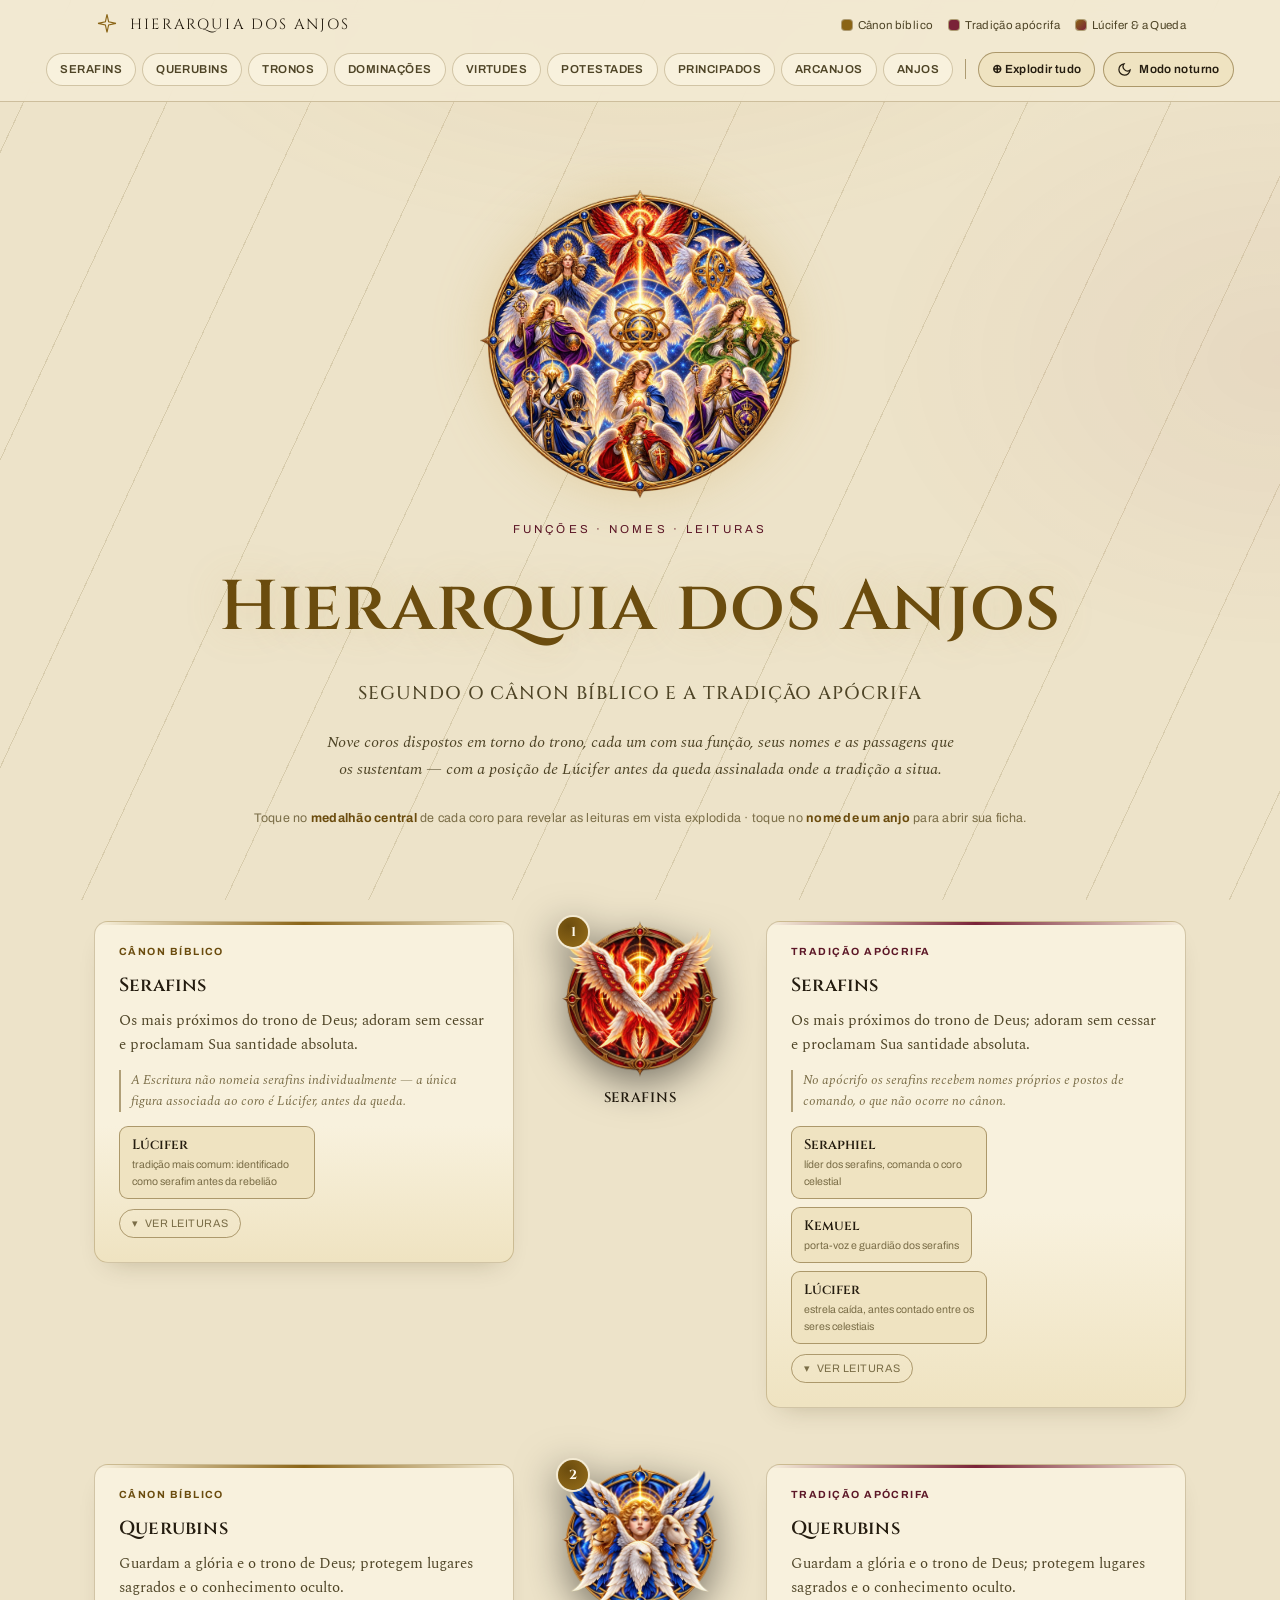
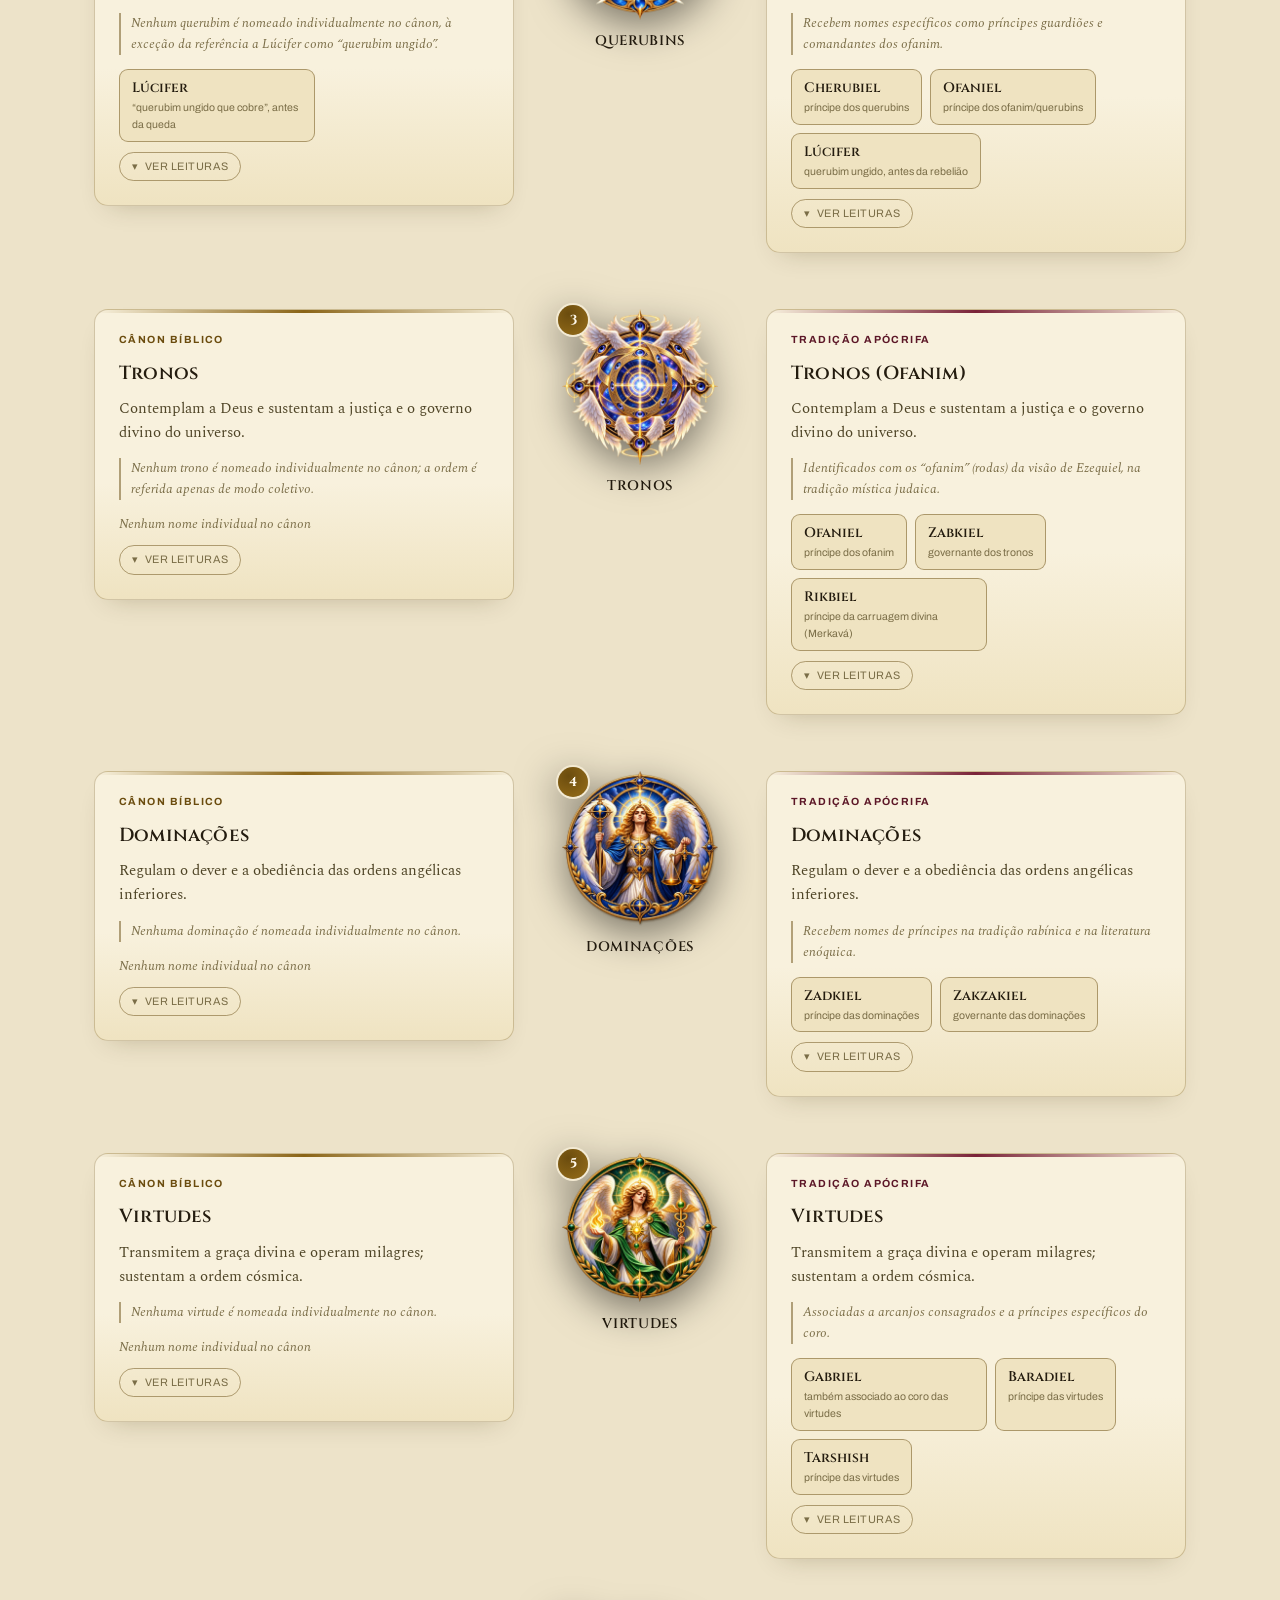
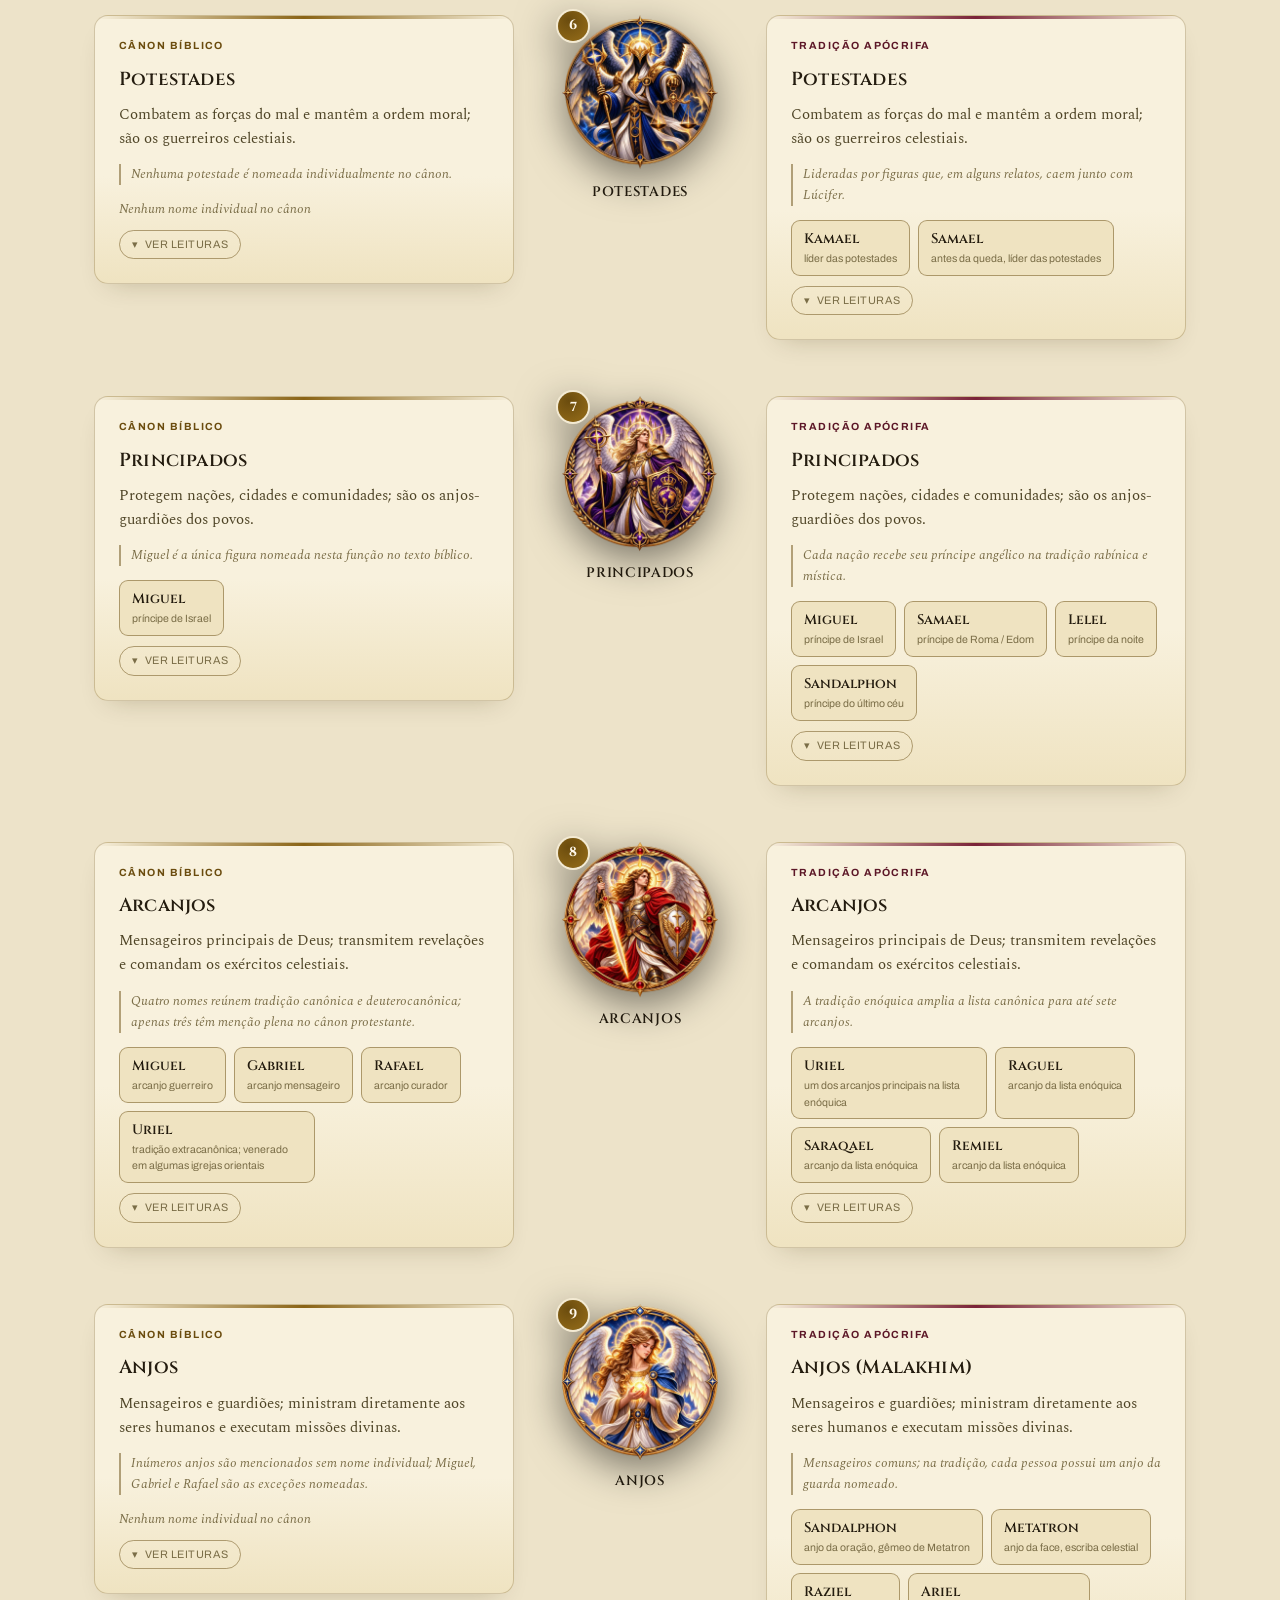
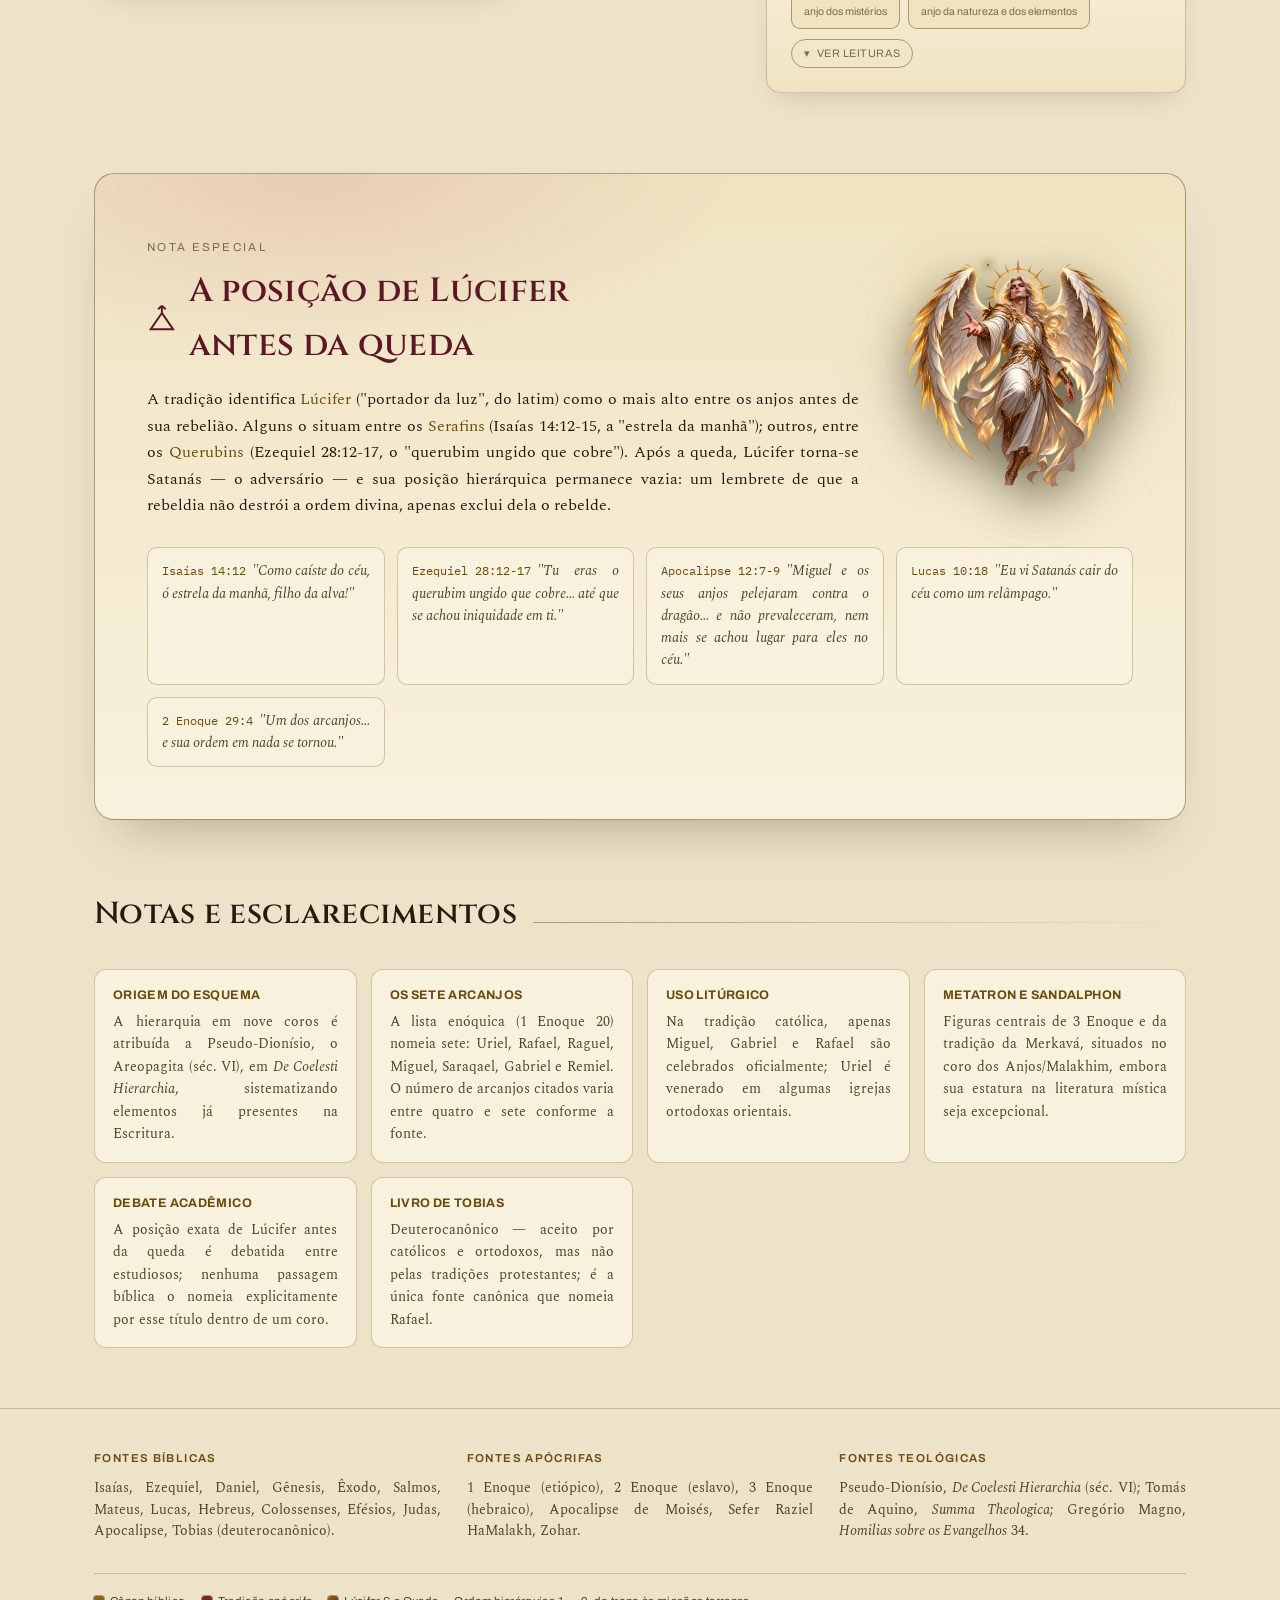
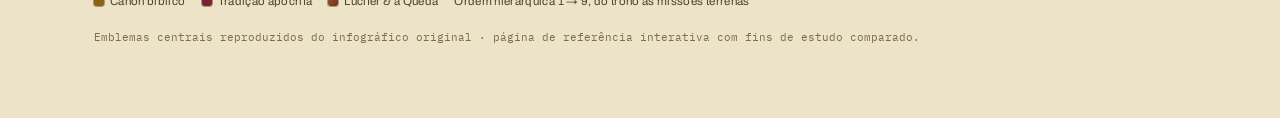
==== index.html @ f2dad8e5 "Add files via upload" ====
<!DOCTYPE html>
<html lang="pt-BR">
<head>
<meta charset="UTF-8">
<meta name="viewport" content="width=device-width, initial-scale=1.0">
<title>Hierarquia dos Anjos</title>
<meta name="description" content="Infográfico interativo dos nove coros angélicos segundo o cânon bíblico e a tradição apócrifa, com vista explodida por clique e fichas de cada anjo.">
<link rel="icon" type="image/png" href="img/favicon.png">
<link rel="apple-touch-icon" href="img/apple-touch-icon.png">
<link rel="stylesheet" href="https://fonts.googleapis.com/css2?family=Cinzel:wght@400;500;600;700;900&family=Spectral:ital,wght@0,400;0,500;0,600;0,700;1,400;1,600&family=Archivo:wght@400;500;600;700;800&family=IBM+Plex+Mono:wght@400;500;600&display=swap">
<link rel="stylesheet" href="css/style.css">
</head>
<body>

<div class="page">

<div class="starfield" id="starfield" aria-hidden="true"></div>

<header class="topbar">
  <div class="topbar-inner">
    <div class="brand">
      <svg viewBox="0 0 32 32" fill="none" stroke="currentColor" stroke-width="1.4"><path d="M16 3 L18 12 L27 14 L18 16 L16 25 L14 16 L5 14 L14 12 Z"/></svg>
      <span class="brand-text">Hierarquia dos Anjos</span>
    </div>
    <div class="legend-strip">
      <span class="legend-chip"><i class="canon"></i>Cânon bíblico</span>
      <span class="legend-chip"><i class="apoc"></i>Tradição apócrifa</span>
      <span class="legend-chip"><i class="fall"></i>Lúcifer &amp; a Queda</span>
    </div>
  </div>
  <nav class="ordernav" id="ordernav" aria-label="Menu das ordens angélicas">
    <div class="order-items" id="orderItems"></div>
    <span class="nav-sep" aria-hidden="true"></span>
    <button class="explode-all ui" id="explodeAll" type="button" aria-pressed="false">⊕ Explodir tudo</button>
    <button class="theme-toggle" id="themeToggle" type="button" aria-label="Alternar tema claro/escuro">
      <svg id="themeIcon" viewBox="0 0 24 24" fill="none" stroke="currentColor" stroke-width="2"><path d="M21 12.8A9 9 0 1 1 11.2 3a7 7 0 0 0 9.8 9.8Z"/></svg>
      <span id="themeLabel">Modo noturno</span>
    </button>
  </nav>
</header>

<main class="wrap">

  <section class="hero">
    <img class="rose" src="img/hero.webp" alt="Mandala com os nove coros angélicos reunidos ao redor do trono" width="800" height="770">
    <p class="eyebrow">Funções · nomes · leituras</p>
    <h1>Hierarquia dos Anjos</h1>
    <p class="sub">Segundo o cânon bíblico e a tradição apócrifa</p>
    <p class="lede">Nove coros dispostos em torno do trono, cada um com sua função, seus nomes e as passagens que os sustentam — com a posição de Lúcifer antes da queda assinalada onde a tradição a situa.</p>
    <p class="hint ui">Toque no <b>medalhão central</b> de cada coro para revelar as leituras em vista explodida · toque no <b>nome de um anjo</b> para abrir sua ficha.</p>
  </section>

  <section class="choirs" id="choirs" aria-label="Os nove coros angélicos"></section>

  <section class="lucifer" id="lucifer">
    <div class="lucifer-top">
      <div class="lucifer-content">
        <p class="kicker ui">Nota especial</p>
        <div class="lucifer-head">
          <svg viewBox="0 0 24 24" fill="none" stroke="currentColor" stroke-width="1.6"><path d="M12 2v6M12 2l-3 3M12 2l3 3M12 8 3 21h18L12 8Z"/></svg>
          <h2>A posição de Lúcifer antes da queda</h2>
        </div>
        <p class="body">A tradição identifica <em>Lúcifer</em> ("portador da luz", do latim) como o mais alto entre os anjos antes de sua rebelião. Alguns o situam entre os <em>Serafins</em> (Isaías 14:12-15, a "estrela da manhã"); outros, entre os <em>Querubins</em> (Ezequiel 28:12-17, o "querubim ungido que cobre"). Após a queda, Lúcifer torna-se Satanás — o adversário — e sua posição hierárquica permanece vazia: um lembrete de que a rebeldia não destrói a ordem divina, apenas exclui dela o rebelde.</p>
      </div>
      <div class="lucifer-figure">
        <img src="img/lucifer.webp" alt="Lúcifer, o portador da luz, retratado antes da queda" width="700" height="700" loading="lazy">
      </div>
    </div>
    <div class="lucifer-refs">
      <div class="reading"><span class="cite">Isaías 14:12</span><span class="quote">"Como caíste do céu, ó estrela da manhã, filho da alva!"</span></div>
      <div class="reading"><span class="cite">Ezequiel 28:12-17</span><span class="quote">"Tu eras o querubim ungido que cobre... até que se achou iniquidade em ti."</span></div>
      <div class="reading"><span class="cite">Apocalipse 12:7-9</span><span class="quote">"Miguel e os seus anjos pelejaram contra o dragão... e não prevaleceram, nem mais se achou lugar para eles no céu."</span></div>
      <div class="reading"><span class="cite">Lucas 10:18</span><span class="quote">"Eu vi Satanás cair do céu como um relâmpago."</span></div>
      <div class="reading"><span class="cite">2 Enoque 29:4</span><span class="quote">"Um dos arcanjos... e sua ordem em nada se tornou."</span></div>
    </div>
  </section>

  <section class="notes" id="notes">
    <div class="section-head"><h2>Notas e esclarecimentos</h2><span class="line"></span></div>
    <div class="notes-grid">
      <div class="note-card"><b>Origem do esquema</b>A hierarquia em nove coros é atribuída a Pseudo-Dionísio, o Areopagita (séc. VI), em <i>De Coelesti Hierarchia</i>, sistematizando elementos já presentes na Escritura.</div>
      <div class="note-card"><b>Os sete arcanjos</b>A lista enóquica (1 Enoque 20) nomeia sete: Uriel, Rafael, Raguel, Miguel, Saraqael, Gabriel e Remiel. O número de arcanjos citados varia entre quatro e sete conforme a fonte.</div>
      <div class="note-card"><b>Uso litúrgico</b>Na tradição católica, apenas Miguel, Gabriel e Rafael são celebrados oficialmente; Uriel é venerado em algumas igrejas ortodoxas orientais.</div>
      <div class="note-card"><b>Metatron e Sandalphon</b>Figuras centrais de 3 Enoque e da tradição da Merkavá, situados no coro dos Anjos/Malakhim, embora sua estatura na literatura mística seja excepcional.</div>
      <div class="note-card"><b>Debate acadêmico</b>A posição exata de Lúcifer antes da queda é debatida entre estudiosos; nenhuma passagem bíblica o nomeia explicitamente por esse título dentro de um coro.</div>
      <div class="note-card"><b>Livro de Tobias</b>Deuterocanônico — aceito por católicos e ortodoxos, mas não pelas tradições protestantes; é a única fonte canônica que nomeia Rafael.</div>
    </div>
  </section>

</main>

<footer class="sources">
  <div class="wrap">
    <div class="src-grid">
      <div class="src-col">
        <h4>Fontes bíblicas</h4>
        <p>Isaías, Ezequiel, Daniel, Gênesis, Êxodo, Salmos, Mateus, Lucas, Hebreus, Colossenses, Efésios, Judas, Apocalipse, Tobias (deuterocanônico).</p>
      </div>
      <div class="src-col">
        <h4>Fontes apócrifas</h4>
        <p>1 Enoque (etiópico), 2 Enoque (eslavo), 3 Enoque (hebraico), Apocalipse de Moisés, Sefer Raziel HaMalakh, Zohar.</p>
      </div>
      <div class="src-col">
        <h4>Fontes teológicas</h4>
        <p>Pseudo-Dionísio, <i>De Coelesti Hierarchia</i> (séc. VI); Tomás de Aquino, <i>Summa Theologica</i>; Gregório Magno, <i>Homilias sobre os Evangelhos</i> 34.</p>
      </div>
    </div>
    <div class="legend-strip footer-legend">
      <span class="legend-chip"><i class="canon"></i>Cânon bíblico</span>
      <span class="legend-chip"><i class="apoc"></i>Tradição apócrifa</span>
      <span class="legend-chip"><i class="fall"></i>Lúcifer &amp; a Queda</span>
      <span class="legend-chip">Ordem hierárquica 1 → 9, do trono às missões terrenas</span>
    </div>
    <p class="colophon">Emblemas centrais reproduzidos do infográfico original · página de referência interativa com fins de estudo comparado.</p>
  </div>
</footer>

</div>

<div class="modal-backdrop" id="modalBackdrop">
  <div class="modal-card" id="modalCard" role="dialog" aria-modal="true" aria-labelledby="modalName">
    <svg class="arch" viewBox="0 0 60 34" fill="none" stroke="currentColor" stroke-width="1.2"><path d="M2 34C2 14 16 2 30 2S58 14 58 34"/></svg>
    <button class="modal-close" id="modalClose" type="button" aria-label="Fechar">
      <svg viewBox="0 0 24 24" width="15" height="15" fill="none" stroke="currentColor" stroke-width="2"><path d="M6 6l12 12M18 6L6 18"/></svg>
    </button>
    <p class="modal-kicker" id="modalKicker">Ficha angelical</p>
    <h3 class="modal-name" id="modalName">—</h3>
    <dl class="modal-fields">
      <div class="modal-field"><dt>Origem</dt><dd id="modalOrigin"></dd></div>
      <div class="modal-field"><dt>Função</dt><dd id="modalFunction"></dd></div>
      <div class="modal-field"><dt>Hierarquia</dt><dd id="modalHierarchy"></dd></div>
      <div class="modal-field"><dt>Referência</dt><dd id="modalRefs" class="refs"></dd></div>
    </dl>
  </div>
</div>

<script src="js/script.js"></script>
</body>
</html>
---- css/style.css ----
/* ============================================================
   Hierarquia dos Anjos — folha de estilos
   ============================================================ */

/* ============ TOKENS ============ */
/* Dark-first: bare :root carries the complete dark (night-nave) palette. */
:root{
  --ground:#0a0c16;
  --nave:#0d1120;
  --surface:#131a2e;
  --surface-2:#1a2340;
  --surface-3:#212b4d;
  --line: rgba(201,164,84,.20);
  --line-strong: rgba(201,164,84,.4);
  --ink:#ece5d3;
  --ink-dim:#9aa2c4;
  --ink-faint:#6b7295;
  --gold:#c9a454;
  --gold-bright:#e9c876;
  --gold-ink:#171106;
  --wine:#8a3348;
  --wine-bright:#c4536b;
  --wine-ink:#fbe9ed;
  --shadow: 0 30px 60px -25px rgba(0,0,0,.7);
  --shadow-soft: 0 14px 34px -18px rgba(0,0,0,.6);
  --glow-gold: 0 0 0 1px var(--line-strong), 0 0 28px -6px rgba(201,164,84,.55);
  --glow-wine: 0 0 0 1px rgba(196,83,107,.4), 0 0 28px -6px rgba(196,83,107,.45);
  color-scheme: dark;
}
@media (prefers-color-scheme: light){
  :root:not([data-theme="dark"]){
    --ground:#ede3c9;
    --nave:#f3ead3;
    --surface:#f8f1dd;
    --surface-2:#efe3c1;
    --surface-3:#e6d7ab;
    --line: rgba(107,79,20,.28);
    --line-strong: rgba(107,79,20,.5);
    --ink:#241c0f;
    --ink-dim:#4e4426;
    --ink-faint:#7a6d47;
    --gold:#8a6416;
    --gold-bright:#6b4c0e;
    --gold-ink:#fff9ec;
    --wine:#7a2338;
    --wine-bright:#5c1727;
    --wine-ink:#fdf1f2;
    --shadow: 0 30px 50px -28px rgba(60,45,10,.35);
    --shadow-soft: 0 12px 26px -16px rgba(60,45,10,.3);
    --glow-gold: 0 0 0 1px var(--line-strong), 0 0 22px -8px rgba(138,100,22,.4);
    --glow-wine: 0 0 0 1px rgba(122,35,56,.35), 0 0 22px -8px rgba(122,35,56,.35);
    color-scheme: light;
  }
}
:root[data-theme="light"]{
  --ground:#ede3c9; --nave:#f3ead3; --surface:#f8f1dd; --surface-2:#efe3c1; --surface-3:#e6d7ab;
  --line: rgba(107,79,20,.28); --line-strong: rgba(107,79,20,.5);
  --ink:#241c0f; --ink-dim:#4e4426; --ink-faint:#7a6d47;
  --gold:#8a6416; --gold-bright:#6b4c0e; --gold-ink:#fff9ec;
  --wine:#7a2338; --wine-bright:#5c1727; --wine-ink:#fdf1f2;
  --shadow: 0 30px 50px -28px rgba(60,45,10,.35); --shadow-soft: 0 12px 26px -16px rgba(60,45,10,.3);
  --glow-gold: 0 0 0 1px var(--line-strong), 0 0 22px -8px rgba(138,100,22,.4);
  --glow-wine: 0 0 0 1px rgba(122,35,56,.35), 0 0 22px -8px rgba(122,35,56,.35);
  color-scheme: light;
}
:root[data-theme="dark"]{
  --ground:#0a0c16; --nave:#0d1120; --surface:#131a2e; --surface-2:#1a2340; --surface-3:#212b4d;
  --line: rgba(201,164,84,.20); --line-strong: rgba(201,164,84,.4);
  --ink:#ece5d3; --ink-dim:#9aa2c4; --ink-faint:#6b7295;
  --gold:#c9a454; --gold-bright:#e9c876; --gold-ink:#171106;
  --wine:#8a3348; --wine-bright:#c4536b; --wine-ink:#fbe9ed;
  --shadow: 0 30px 60px -25px rgba(0,0,0,.7); --shadow-soft: 0 14px 34px -18px rgba(0,0,0,.6);
  --glow-gold: 0 0 0 1px var(--line-strong), 0 0 28px -6px rgba(201,164,84,.55);
  --glow-wine: 0 0 0 1px rgba(196,83,107,.4), 0 0 28px -6px rgba(196,83,107,.45);
  color-scheme: dark;
}

/* ============ BASE ============ */
*,*::before,*::after{ box-sizing:border-box; }
html{ scroll-behavior:smooth; }
@media (prefers-reduced-motion: reduce){ html{ scroll-behavior:auto; } *{ animation-duration:.001ms !important; animation-iteration-count:1 !important; transition-duration:.001ms !important; } }
body{
  margin:0; background:var(--ground); color:var(--ink);
  font-family:"Spectral",Georgia,"Times New Roman",serif;
  font-size:16px; line-height:1.6;
}
::selection{ background:var(--gold); color:var(--gold-ink); }
a{ color:inherit; }
h1,h2,h3,h4{ font-family:"Cinzel",Cambria,serif; font-weight:600; letter-spacing:.01em; text-wrap:balance; margin:0; }
.mono{ font-family:"IBM Plex Mono","SFMono-Regular",Menlo,monospace; }
.ui{ font-family:"Archivo",system-ui,sans-serif; }
button{ font:inherit; }
img{ max-width:100%; }
:focus-visible{ outline:2px solid var(--gold-bright); outline-offset:3px; border-radius:4px; }

.page{ position:relative; overflow:hidden; }

/* faint architectural backdrop: tracery grid + vignette */
.page::before{
  content:""; position:fixed; inset:0; z-index:0; pointer-events:none;
  background:
    radial-gradient(ellipse 900px 500px at 50% -6%, rgba(201,164,84,.14), transparent 60%),
    radial-gradient(ellipse 700px 500px at 100% 40%, rgba(138,51,72,.10), transparent 60%),
    repeating-linear-gradient(115deg, transparent 0 64px, var(--line) 64px 65px, transparent 65px 130px);
  opacity:.55;
}
:root[data-theme="light"] .page::before{ opacity:.4; }

.wrap{ max-width:1180px; margin:0 auto; padding:0 clamp(16px,4vw,44px); position:relative; z-index:1; }

/* falling starfield: tiny motes drifting straight down behind all content */
.starfield{ position:fixed; inset:0; overflow:hidden; pointer-events:none; z-index:0; }
.star{
  position:absolute; top:-4vh; left:0; border-radius:50%;
  background:var(--gold-bright); box-shadow:0 0 4px 1px color-mix(in srgb, var(--gold-bright) 65%, transparent);
  animation-name:starfall; animation-timing-function:linear; animation-iteration-count:infinite;
  will-change:transform, opacity;
}
@keyframes starfall{
  0%{ transform:translateY(0); opacity:0; }
  8%{ opacity:var(--star-op,.7); }
  92%{ opacity:var(--star-op,.7); }
  100%{ transform:translateY(112vh); opacity:0; }
}
@media (prefers-reduced-motion: reduce){
  .star{ display:none; }
}

/* ============ TOPBAR ============ */
.topbar{
  position:sticky; top:0; z-index:40;
  background:color-mix(in srgb, var(--nave) 88%, transparent);
  backdrop-filter:blur(10px);
  border-bottom:1px solid var(--line);
}
.topbar-inner{ max-width:1180px; margin:0 auto; padding:12px clamp(16px,4vw,44px) 4px; display:flex; align-items:center; gap:16px; flex-wrap:wrap; }
.brand{ display:flex; align-items:center; gap:10px; }
.brand svg{ width:26px; height:26px; color:var(--gold); flex:none; }
.brand-text{ font-family:"Cinzel"; font-size:.92rem; letter-spacing:.14em; text-transform:uppercase; color:var(--ink); }
.legend-chip{ display:inline-flex; align-items:center; gap:6px; font-family:"Archivo"; font-size:.72rem; letter-spacing:.03em; color:var(--ink-dim); }
.legend-chip i{ width:10px; height:10px; border-radius:3px; display:inline-block; box-shadow:0 0 0 1px var(--line-strong); }
.legend-chip i.canon{ background:var(--gold); }
.legend-chip i.apoc{ background:var(--wine); }
.legend-chip i.fall{ background:linear-gradient(135deg,var(--gold),var(--wine)); }
.legend-strip{ display:flex; gap:16px; flex-wrap:wrap; margin-left:auto; }

/* centered order menu: order names, then the explode/theme buttons at its end */
.ordernav{
  width:100%; display:flex; align-items:center; justify-content:center; flex-wrap:wrap; gap:8px;
  padding:10px clamp(16px,4vw,44px) 14px;
}
.order-items{ display:flex; align-items:center; justify-content:center; flex-wrap:wrap; gap:6px; }
.nav-item{
  cursor:pointer; background:var(--surface); color:var(--ink-dim); border:1px solid var(--line);
  padding:6px 13px; border-radius:999px; font-family:"Archivo"; font-size:.72rem; font-weight:600; letter-spacing:.04em; text-transform:uppercase;
  transition:transform .2s ease, box-shadow .2s ease, color .2s ease, background .2s ease, border-color .2s ease;
}
.nav-item:hover{ color:var(--gold-bright); border-color:var(--gold); box-shadow:var(--glow-gold); transform:translateY(-2px); background:var(--surface-2); }
.nav-sep{ width:1px; height:20px; background:var(--line-strong); margin:0 4px; flex:none; }

.theme-toggle, .explode-all{
  display:inline-flex; align-items:center; gap:7px; cursor:pointer;
  background:var(--surface-2); color:var(--ink); border:1px solid var(--line-strong);
  padding:7px 13px; border-radius:999px; font-family:"Archivo"; font-size:.74rem; font-weight:600; letter-spacing:.03em;
  transition:box-shadow .2s ease, transform .2s ease, background .2s ease, color .2s ease;
}
.theme-toggle:hover, .explode-all:hover{ box-shadow:var(--glow-gold); transform:translateY(-2px); color:var(--gold-bright); }
.theme-toggle svg{ width:15px; height:15px; }
.explode-all.is-on{ background:var(--gold); color:var(--gold-ink); border-color:var(--gold); }

/* ============ HERO ============ */
.hero{ padding:clamp(48px,8vw,88px) 0 clamp(40px,6vw,60px); text-align:center; position:relative; }
.rose{ width:min(320px,62vw); height:auto; margin:0 auto 22px; display:block; filter:drop-shadow(0 0 26px rgba(201,164,84,.32)); }
@media (prefers-reduced-motion:no-preference){
  .rose{ animation:rosepulse 7s ease-in-out infinite; }
}
@keyframes rosepulse{
  0%,100%{ filter:drop-shadow(0 0 22px rgba(201,164,84,.26)); }
  50%{ filter:drop-shadow(0 0 44px rgba(201,164,84,.5)); }
}
.eyebrow{ font-family:"Archivo"; font-size:.72rem; letter-spacing:.28em; text-transform:uppercase; color:var(--wine-bright); margin-bottom:14px; }
.hero h1{ font-size:clamp(2.4rem,6vw,4.4rem); color:var(--gold-bright); text-shadow:0 0 40px rgba(201,164,84,.25); }
.hero .sub{ font-family:"Cinzel"; font-weight:500; font-size:clamp(.95rem,2vw,1.15rem); letter-spacing:.05em; color:var(--ink-dim); margin-top:14px; text-transform:uppercase; }
.hero p.lede{ max-width:640px; margin:22px auto 0; color:var(--ink-dim); font-size:1.02rem; font-style:italic; }
.hero .hint{ margin-top:26px; font-family:"Archivo"; font-size:.78rem; color:var(--ink-faint); letter-spacing:.02em; }
.hero .hint b{ color:var(--gold-bright); font-weight:700; }

/* ============ SECTION HEADERS ============ */
.section-head{ display:flex; align-items:baseline; gap:16px; margin:0 0 30px; }
.section-head h2{ font-size:clamp(1.4rem,3vw,1.9rem); color:var(--ink); }
.section-head .line{ flex:1; height:1px; background:linear-gradient(90deg,var(--line-strong),transparent); }
.section-head .idx{ font-family:"IBM Plex Mono"; font-size:.78rem; color:var(--ink-faint); }

/* ============ CHOIR ROWS ============ */
.choirs{ padding:20px 0 10px; display:flex; flex-direction:column; gap:56px; }
.choir-row{ perspective:1600px; scroll-margin-top:90px; }
.choir-grid{
  display:grid; grid-template-columns:1fr 200px 1fr; gap:26px; align-items:start;
  transition:gap .55s cubic-bezier(.2,.8,.2,1);
}
.choir-row.is-exploded .choir-grid{ gap:40px; }

/* medallion = the order's illustrated seal, lifted from the supplied artwork set */
.medallion{
  grid-column:2; align-self:start; position:sticky; top:96px;
  cursor:pointer; user-select:none; background:none; border:none; padding:0;
  display:flex; flex-direction:column; align-items:center; gap:10px; width:100%;
  transition:transform .6s cubic-bezier(.2,.8,.2,1), filter .4s ease;
}
.medallion:hover{ transform:translateY(-4px) scale(1.04); }
.choir-row.is-exploded .medallion{ transform:translateZ(64px) scale(1.1); }
.badge-frame{ position:relative; width:min(78%,168px); filter:drop-shadow(0 12px 20px rgba(0,0,0,.5)); transition:filter .4s ease; }
.medallion:hover .badge-frame{ filter:drop-shadow(0 0 24px rgba(201,164,84,.55)); }
.badge-frame img{ display:block; width:100%; height:auto; }
.badge-frame .num-chip{
  position:absolute; top:-4px; left:-4px; width:30px; height:30px; border-radius:50%;
  background:radial-gradient(circle at 35% 30%, var(--gold-bright), var(--gold) 70%);
  color:var(--gold-ink); font-family:"Cinzel"; font-weight:700; font-size:.82rem;
  display:flex; align-items:center; justify-content:center; box-shadow:0 0 0 2px var(--nave), var(--shadow-soft);
}
.medal-name{ font-family:"Cinzel"; font-weight:600; font-size:.86rem; letter-spacing:.05em; text-transform:uppercase; color:var(--ink); text-align:center; }

.plate{
  background:linear-gradient(180deg, var(--surface), var(--surface) 60%, var(--surface-2));
  border:1px solid var(--line); border-radius:14px; padding:22px 24px 24px;
  box-shadow:var(--shadow-soft);
  transition:transform .6s cubic-bezier(.2,.8,.2,1), box-shadow .5s ease, border-color .3s ease;
  position:relative; overflow:hidden;
}
.plate::before{ content:""; position:absolute; inset:0 0 auto 0; height:3px; }
.plate-canon::before{ background:linear-gradient(90deg,transparent,var(--gold),transparent); }
.plate-apoc::before{ background:linear-gradient(90deg,transparent,var(--wine),transparent); }
.choir-row.is-exploded .plate-canon{ transform:translateZ(-46px) translateX(-8px) rotateY(4.5deg); }
.choir-row.is-exploded .plate-apoc{ transform:translateZ(-46px) translateX(8px) rotateY(-4.5deg); }
.plate:hover{ box-shadow:var(--shadow); }

.plate-kicker{ display:flex; align-items:center; justify-content:space-between; gap:10px; margin-bottom:10px; }
.plate-kicker .tag{ font-family:"Archivo"; font-size:.65rem; letter-spacing:.14em; text-transform:uppercase; font-weight:700; }
.plate-canon .tag{ color:var(--gold-bright); }
.plate-apoc .tag{ color:var(--wine-bright); }
.plate h3{ font-size:1.18rem; color:var(--ink); margin-bottom:2px; }
.plate .desc{ color:var(--ink-dim); font-size:.94rem; margin:8px 0 12px; }
.plate .note{ font-size:.82rem; color:var(--ink-faint); font-style:italic; margin-bottom:14px; border-left:2px solid var(--line-strong); padding-left:10px; }

.names{ display:flex; flex-wrap:wrap; gap:8px; margin-bottom:4px; }
.names .empty{ font-size:.82rem; color:var(--ink-faint); font-style:italic; }
.angel-chip{
  display:inline-flex; flex-direction:column; align-items:flex-start; gap:1px;
  background:var(--surface-2); border:1px solid var(--line-strong); border-radius:9px;
  padding:7px 12px; cursor:pointer; text-align:left;
  transition:transform .18s ease, box-shadow .18s ease, background .18s ease, border-color .18s ease;
  color:var(--ink);
}
.plate-canon .angel-chip:hover{ box-shadow:var(--glow-gold); border-color:var(--gold); transform:translateY(-3px); background:var(--surface-3); }
.plate-apoc .angel-chip:hover{ box-shadow:var(--glow-wine); border-color:var(--wine); transform:translateY(-3px); background:var(--surface-3); }
.angel-chip .nm{ font-family:"Cinzel"; font-size:.86rem; font-weight:600; }
.angel-chip .role{ font-family:"Archivo"; font-size:.66rem; color:var(--ink-faint); max-width:170px; }

.readings{ max-height:0; opacity:0; overflow:hidden; transform:translateY(-6px); transition:max-height .55s ease, opacity .45s ease, transform .5s ease, margin .5s ease, padding .5s ease; margin-top:0; }
.choir-row.is-exploded .readings{ max-height:900px; opacity:1; transform:translateY(0); margin-top:16px; padding-top:14px; border-top:1px dashed var(--line-strong); }
.readings .rd-label{ font-family:"Archivo"; font-size:.62rem; letter-spacing:.14em; text-transform:uppercase; color:var(--ink-faint); margin-bottom:8px; }
.reading{ margin-bottom:10px; font-size:.87rem; }
.reading .cite{ display:inline-block; font-family:"IBM Plex Mono"; font-size:.72rem; color:var(--gold-bright); margin-right:6px; }
.plate-apoc .reading .cite{ color:var(--wine-bright); }
.reading .quote{ font-style:italic; color:var(--ink-dim); }

.explode-btn{
  margin-top:6px; display:inline-flex; align-items:center; gap:6px; background:none; border:1px solid var(--line-strong);
  color:var(--ink-faint); font-family:"Archivo"; font-size:.68rem; letter-spacing:.05em; text-transform:uppercase;
  border-radius:999px; padding:5px 12px; cursor:pointer; transition:all .2s ease;
}
.explode-btn:hover{ color:var(--gold-bright); border-color:var(--gold); }
.explode-btn .arrow{ display:inline-block; transition:transform .4s ease; }
.choir-row.is-exploded .explode-btn .arrow{ transform:rotate(180deg); }

@media (max-width:880px){
  .choir-grid{ grid-template-columns:1fr; }
  .medallion{ grid-column:1; position:static; max-width:280px; margin:0 auto; }
  .choir-row.is-exploded .medallion{ transform:none; }
  .choir-row.is-exploded .plate-canon, .choir-row.is-exploded .plate-apoc{ transform:none; }
}

/* ============ LUCIFER FEATURE ============ */
.lucifer{
  margin:70px 0; border-radius:20px; padding:clamp(30px,5vw,52px);
  background:
    radial-gradient(ellipse 700px 300px at 20% 0%, rgba(196,83,107,.16), transparent 60%),
    linear-gradient(180deg,var(--surface-2),var(--surface));
  border:1px solid var(--line-strong); box-shadow:var(--shadow); position:relative; overflow:hidden;
}
.lucifer::after{
  content:""; position:absolute; width:2px; height:2px; border-radius:50%;
  background:var(--gold-bright); box-shadow:0 0 8px 2px var(--gold-bright);
  top:14%; right:18%;
}
@media (prefers-reduced-motion:no-preference){ .lucifer::after{ animation:fall 5.5s ease-in infinite; } }
@keyframes fall{ 0%{ transform:translate(0,0); opacity:0; } 8%{ opacity:1; } 92%{ opacity:1; } 100%{ transform:translate(-160px,220px); opacity:0; } }
.lucifer-top{ display:flex; align-items:center; gap:clamp(20px,4vw,44px); margin-bottom:28px; flex-wrap:wrap-reverse; }
.lucifer-content{ flex:1 1 380px; min-width:280px; }
.lucifer-figure{ flex:0 0 auto; width:min(230px,44vw); margin:0 auto; }
.lucifer-figure img{
  width:100%; height:auto; display:block;
  filter:drop-shadow(0 18px 26px rgba(0,0,0,.55)) drop-shadow(0 0 26px rgba(233,200,118,.28));
}
.lucifer-head{ display:flex; align-items:center; gap:12px; margin-bottom:16px; }
.lucifer-head svg{ width:30px; height:30px; color:var(--wine-bright); }
.lucifer h2{ font-size:clamp(1.5rem,3.4vw,2.1rem); color:var(--wine-bright); }
.lucifer .kicker{ font-family:"Archivo"; font-size:.72rem; letter-spacing:.2em; text-transform:uppercase; color:var(--ink-faint); margin-bottom:8px; }
.lucifer p.body{ font-size:1.03rem; color:var(--ink); margin:16px 0 0; text-align:justify; text-justify:inter-word; hyphens:auto; }
.lucifer p.body em{ color:var(--gold-bright); font-style:normal; }
.lucifer-refs{ display:grid; grid-template-columns:repeat(auto-fit,minmax(230px,1fr)); gap:12px; }
.lucifer-refs .reading{ background:var(--surface); border:1px solid var(--line); border-radius:10px; padding:12px 14px; margin:0; text-align:justify; text-justify:inter-word; }

/* ============ NOTES ============ */
.notes{ margin:60px 0; }
.notes-grid{ display:grid; grid-template-columns:repeat(auto-fit,minmax(260px,1fr)); gap:14px; }
.note-card{ background:var(--surface); border:1px solid var(--line); border-radius:12px; padding:16px 18px; font-size:.88rem; color:var(--ink-dim); text-align:justify; text-justify:inter-word; hyphens:auto; }
.note-card b{ display:block; margin-bottom:5px; font-size:.78rem; letter-spacing:.03em; text-transform:uppercase; color:var(--gold-bright); font-family:"Archivo"; font-weight:700; }

/* ============ FOOTER ============ */
footer.sources{ border-top:1px solid var(--line); margin-top:50px; padding:40px 0 60px; position:relative; z-index:1; }
.src-grid{ display:grid; grid-template-columns:repeat(auto-fit,minmax(220px,1fr)); gap:26px; margin-bottom:30px; }
.src-col h4{ font-family:"Archivo"; font-size:.72rem; letter-spacing:.12em; text-transform:uppercase; color:var(--gold-bright); margin-bottom:10px; }
.src-col p{ font-size:.85rem; color:var(--ink-dim); margin:0; text-align:justify; text-justify:inter-word; hyphens:auto; }
.legend-strip.footer-legend{ border:none; padding:18px 0 0; border-top:1px solid var(--line); flex-wrap:wrap; }
.colophon{ margin-top:18px; font-family:"IBM Plex Mono"; font-size:.7rem; color:var(--ink-faint); }

/* ============ MODAL ============ */
.modal-backdrop{
  position:fixed; inset:0; z-index:100; display:flex; align-items:center; justify-content:center; padding:20px;
  background:color-mix(in srgb, var(--ground) 78%, transparent); backdrop-filter:blur(6px);
  opacity:0; pointer-events:none; transition:opacity .25s ease;
}
.modal-backdrop.open{ opacity:1; pointer-events:auto; }
.modal-card{
  width:min(480px,100%); background:linear-gradient(180deg,var(--surface-2),var(--surface));
  border:1px solid var(--line-strong); border-radius:18px 18px 10px 10px; box-shadow:var(--shadow);
  padding:30px 28px 26px; position:relative; transform:translateY(16px) scale(.97); transition:transform .3s cubic-bezier(.2,.8,.2,1);
  max-height:86vh; overflow-y:auto;
}
.modal-backdrop.open .modal-card{ transform:translateY(0) scale(1); }
.modal-card::before{
  content:""; position:absolute; left:50%; top:0; transform:translate(-50%,-50%); width:54px; height:54px;
  background:var(--surface-2); border:1px solid var(--line-strong); border-radius:50%;
}
.modal-card .arch{ position:absolute; left:50%; top:-1px; transform:translateX(-50%); width:60px; height:34px; color:var(--gold); }
.modal-close{
  position:absolute; top:14px; right:14px; width:30px; height:30px; border-radius:50%; border:1px solid var(--line-strong);
  background:var(--surface); color:var(--ink-dim); cursor:pointer; display:flex; align-items:center; justify-content:center;
  transition:all .2s ease;
}
.modal-close:hover{ color:var(--gold-bright); border-color:var(--gold); box-shadow:var(--glow-gold); }
.modal-kicker{ text-align:center; font-family:"Archivo"; font-size:.66rem; letter-spacing:.18em; text-transform:uppercase; color:var(--wine-bright); margin:14px 0 6px; }
.modal-name{ text-align:center; font-size:1.7rem; color:var(--gold-bright); margin-bottom:20px; }
.modal-field{ display:grid; grid-template-columns:106px 1fr; gap:14px; padding:11px 0; border-top:1px solid var(--line); font-size:.9rem; }
.modal-field dt{ font-family:"Archivo"; font-size:.68rem; letter-spacing:.08em; text-transform:uppercase; color:var(--ink-faint); margin:0; padding-top:1px; }
.modal-field dd{ margin:0; color:var(--ink); }
.modal-field .refs .reading{ margin:0 0 8px; }
.modal-field .refs .reading:last-child{ margin-bottom:0; }
dl.modal-fields{ margin:0; }

@media (max-width:520px){
  .modal-field{ grid-template-columns:1fr; gap:2px; }
}
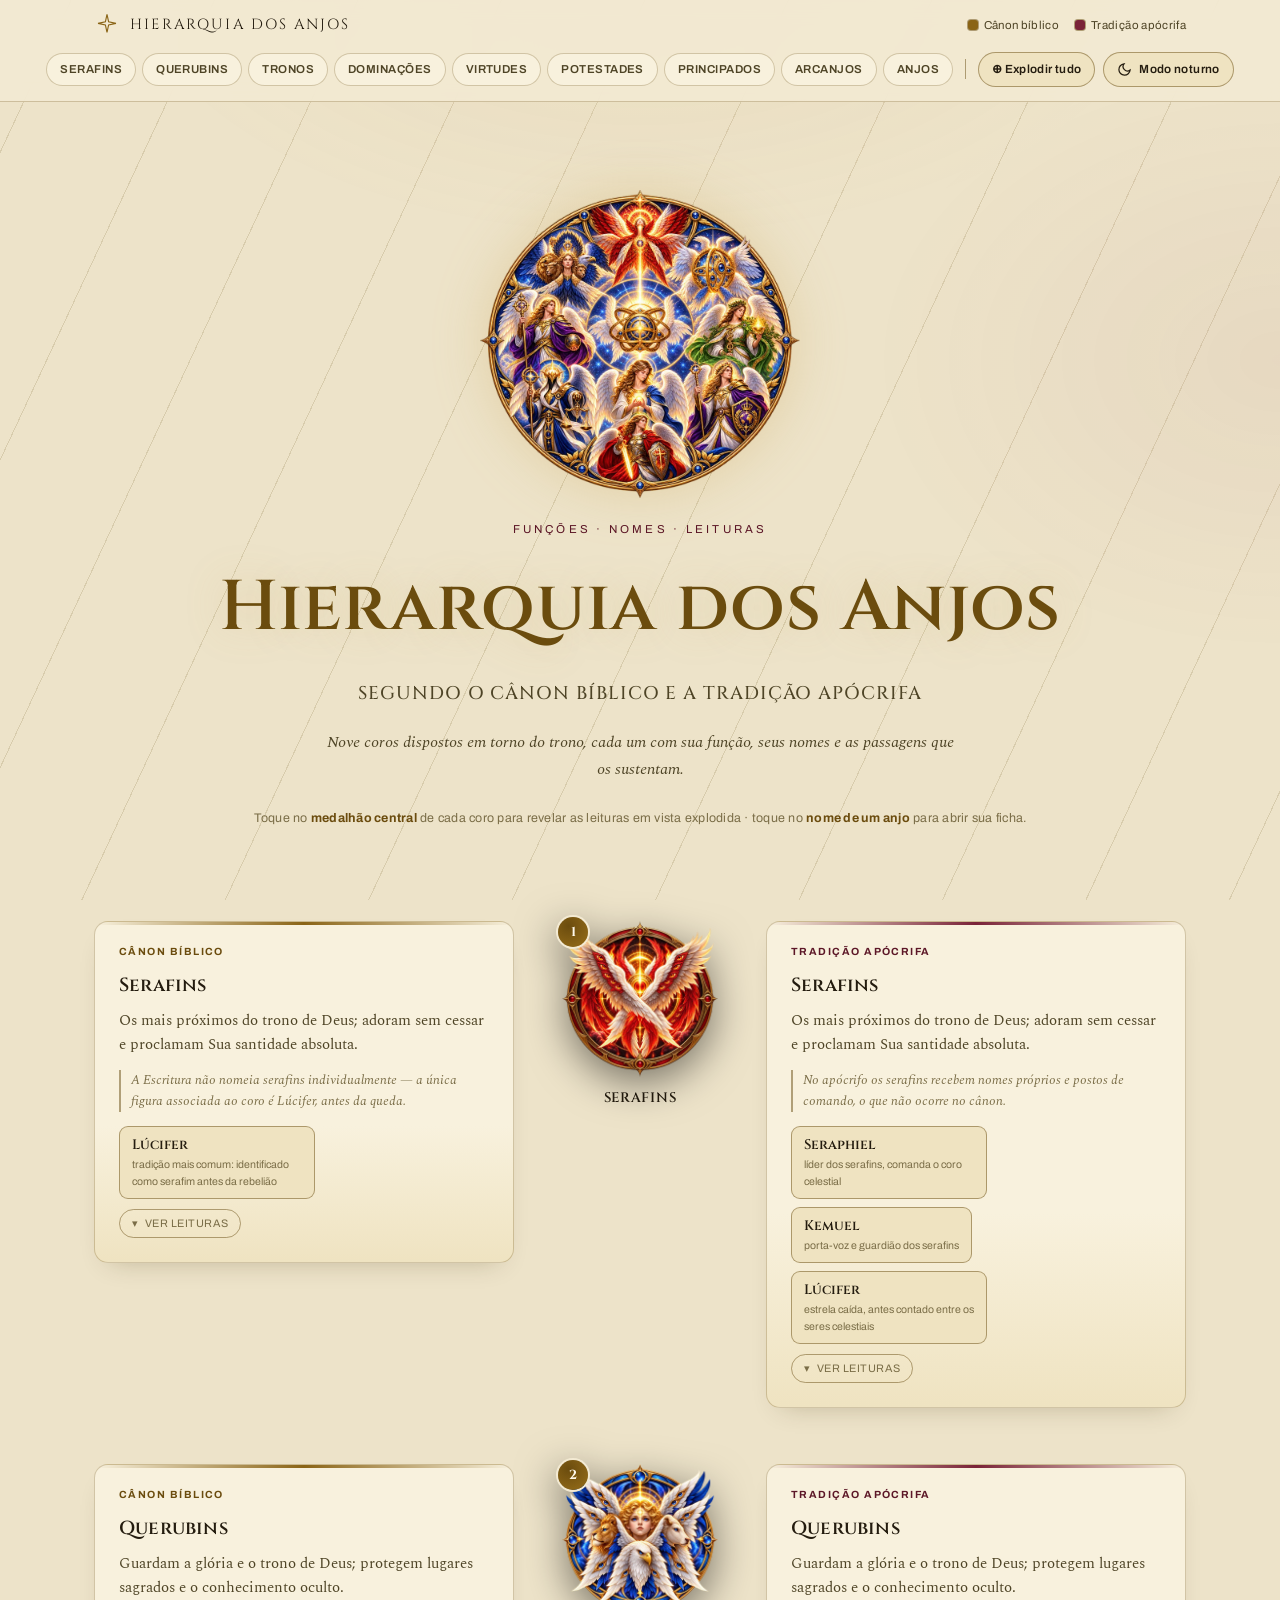
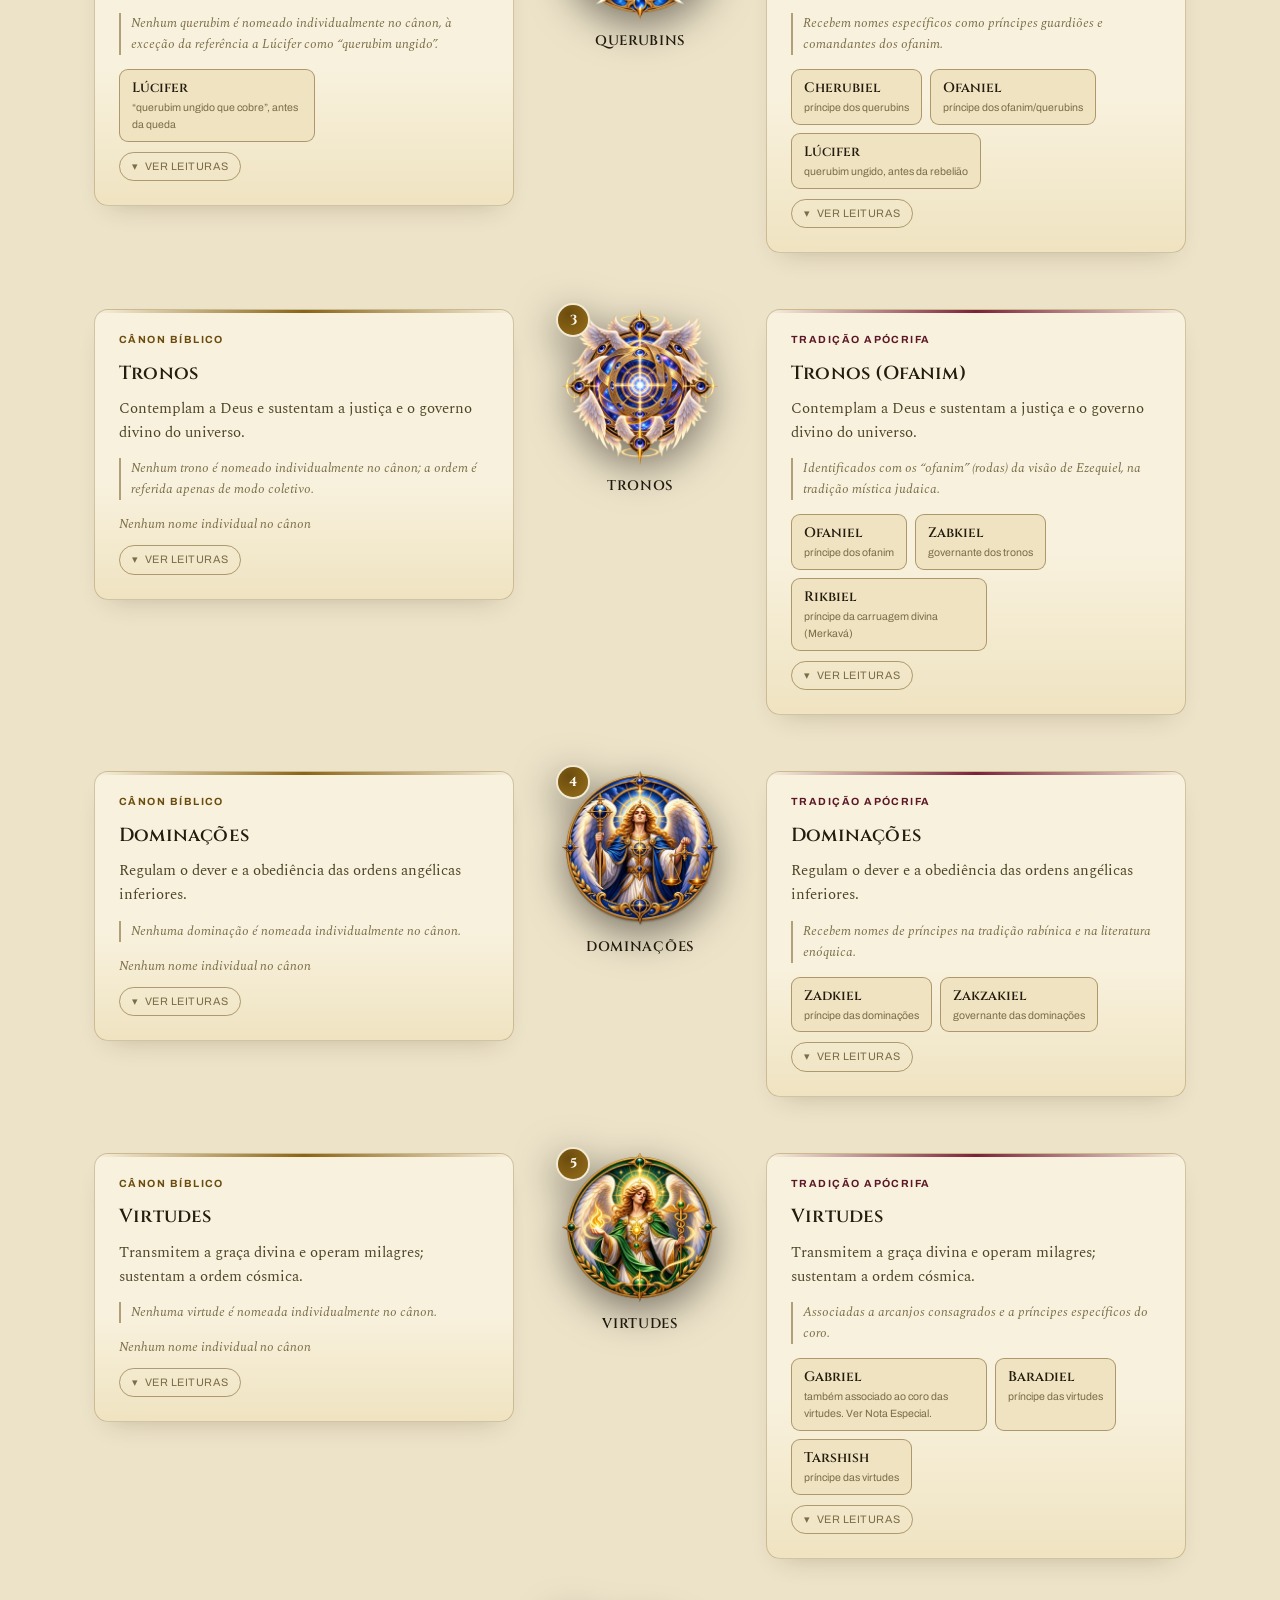
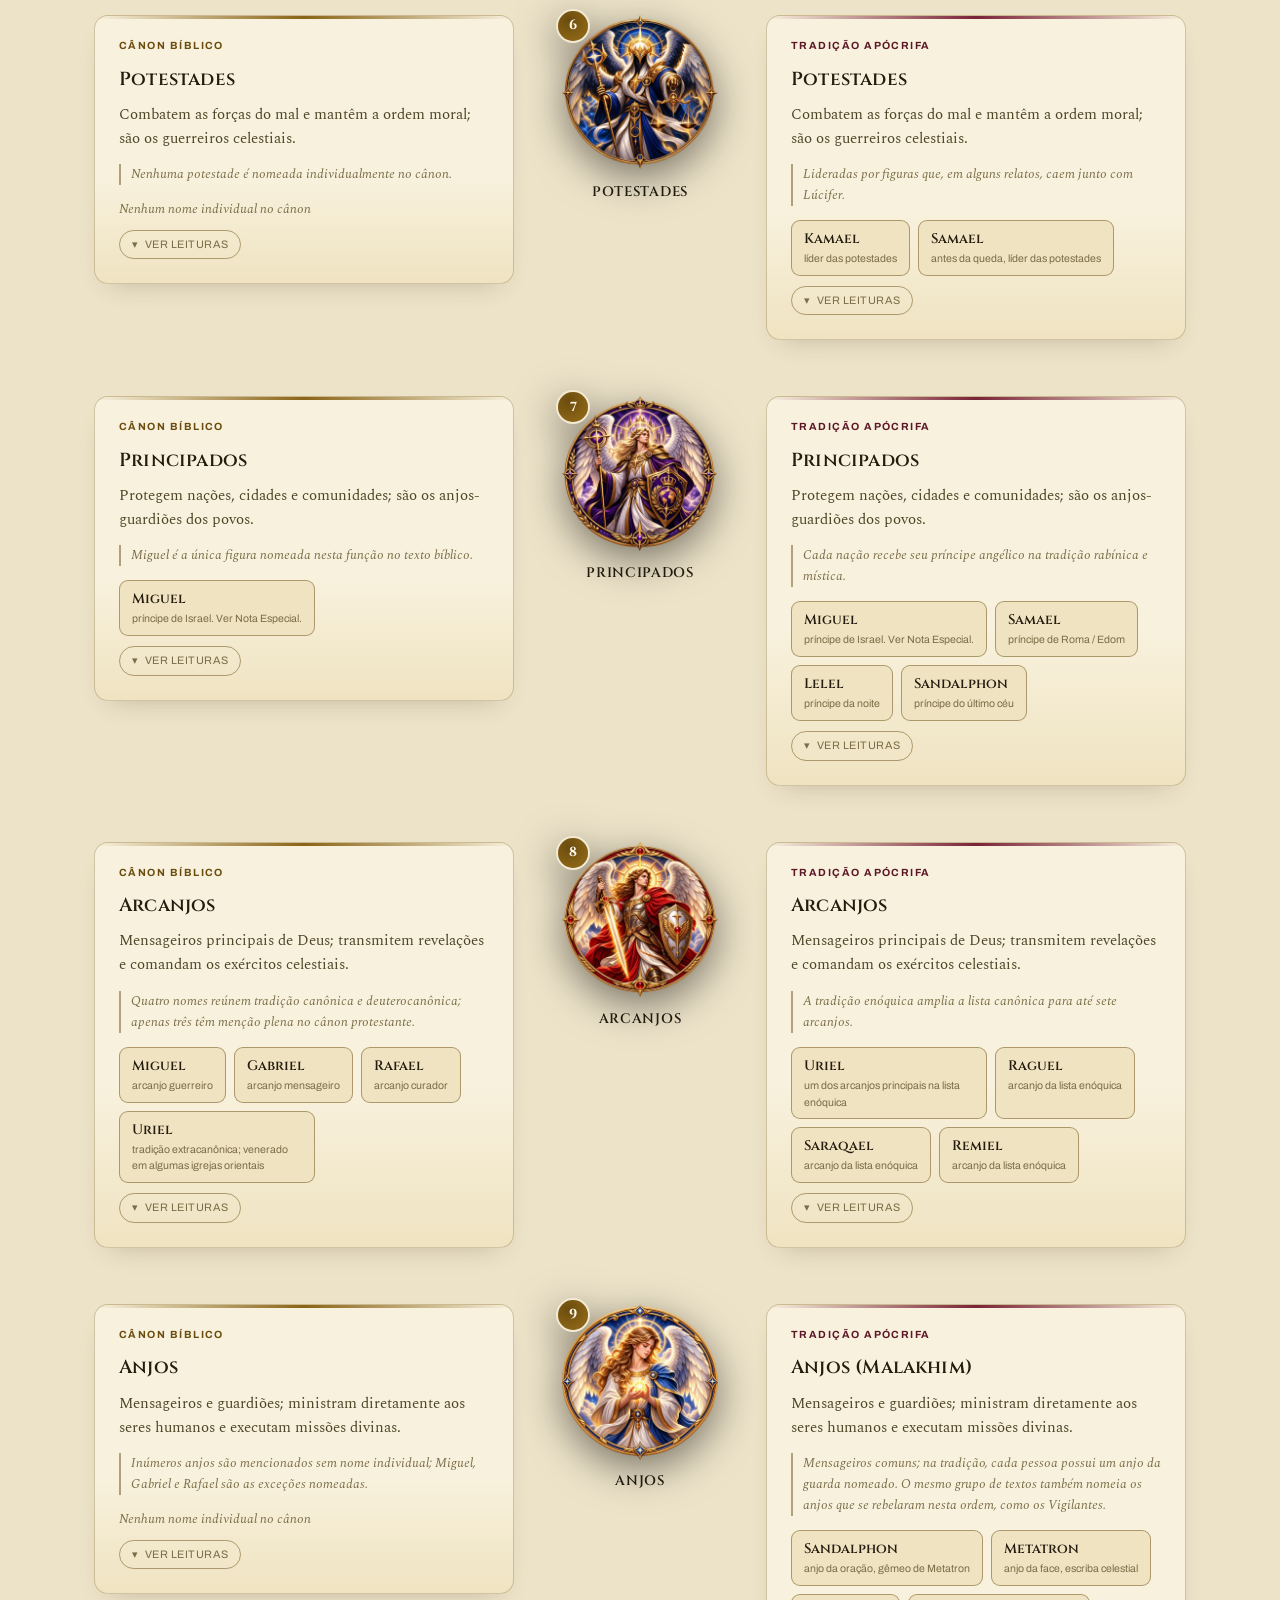
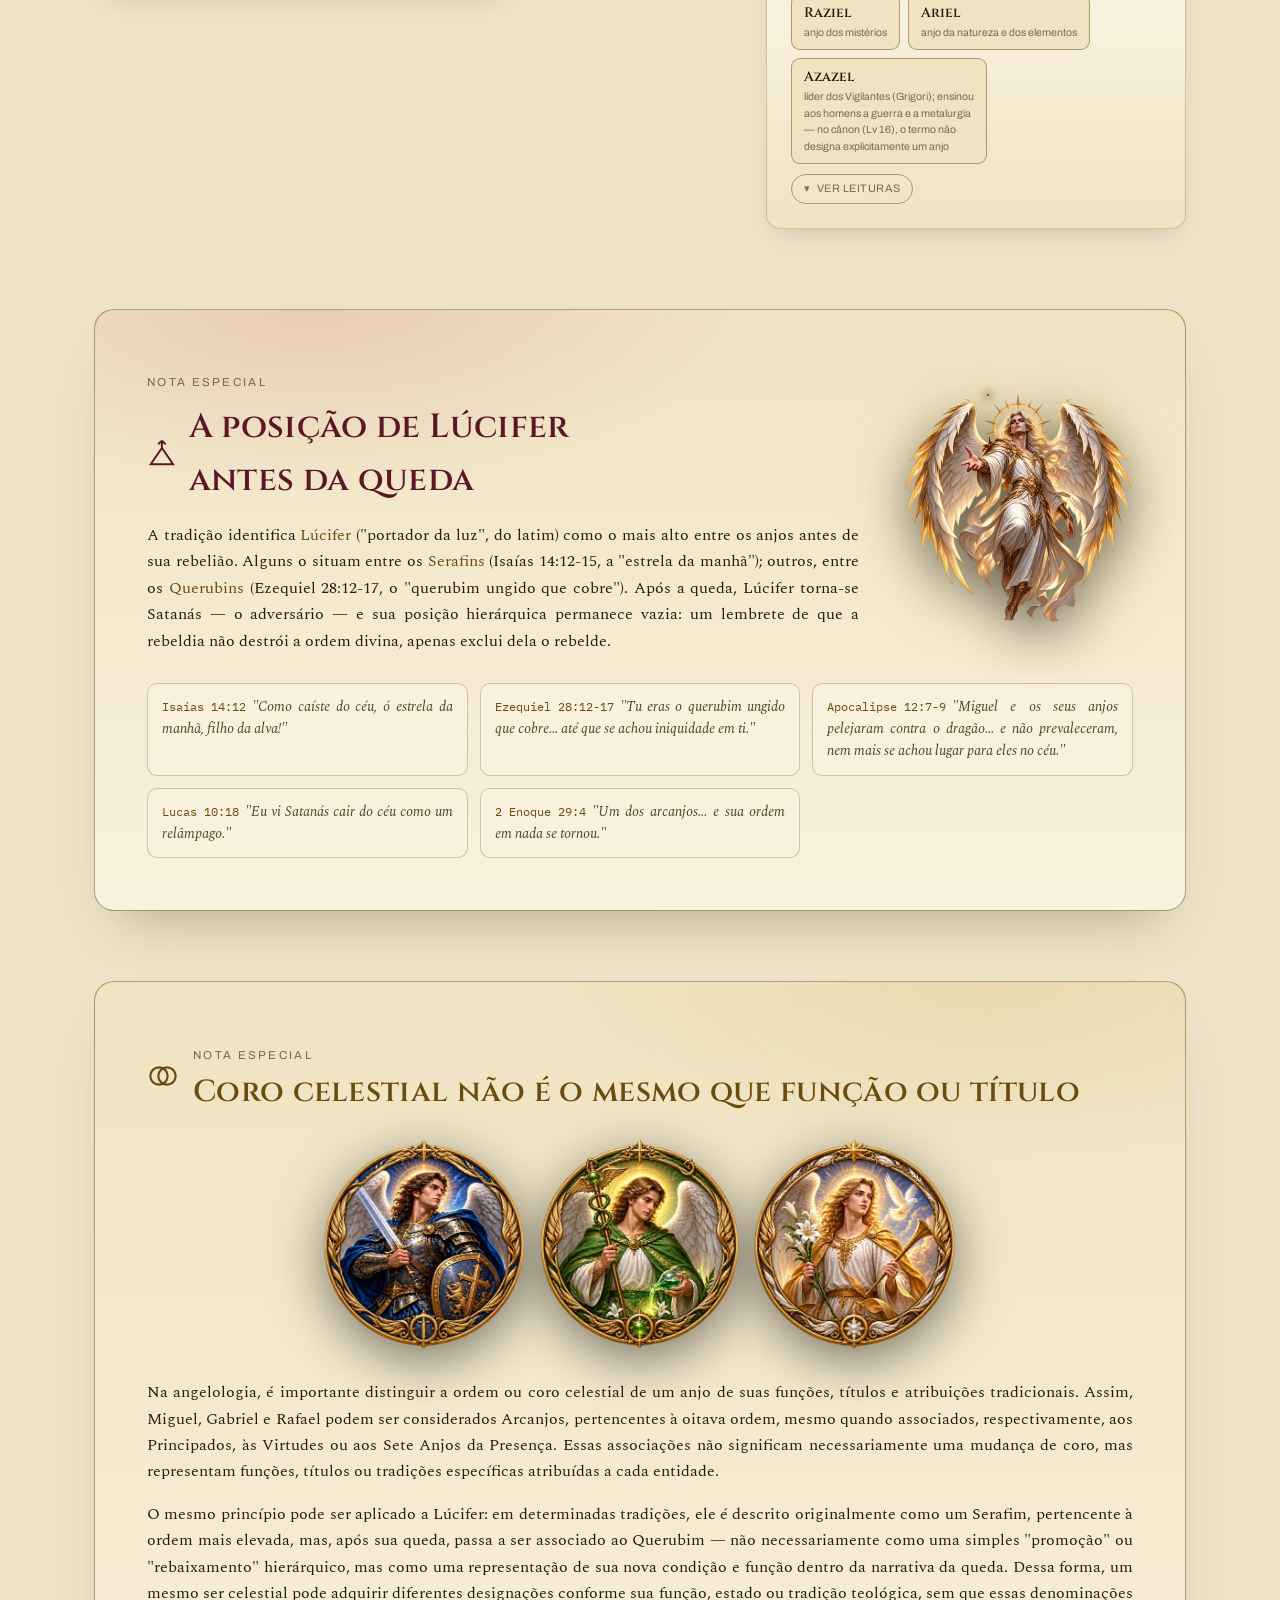
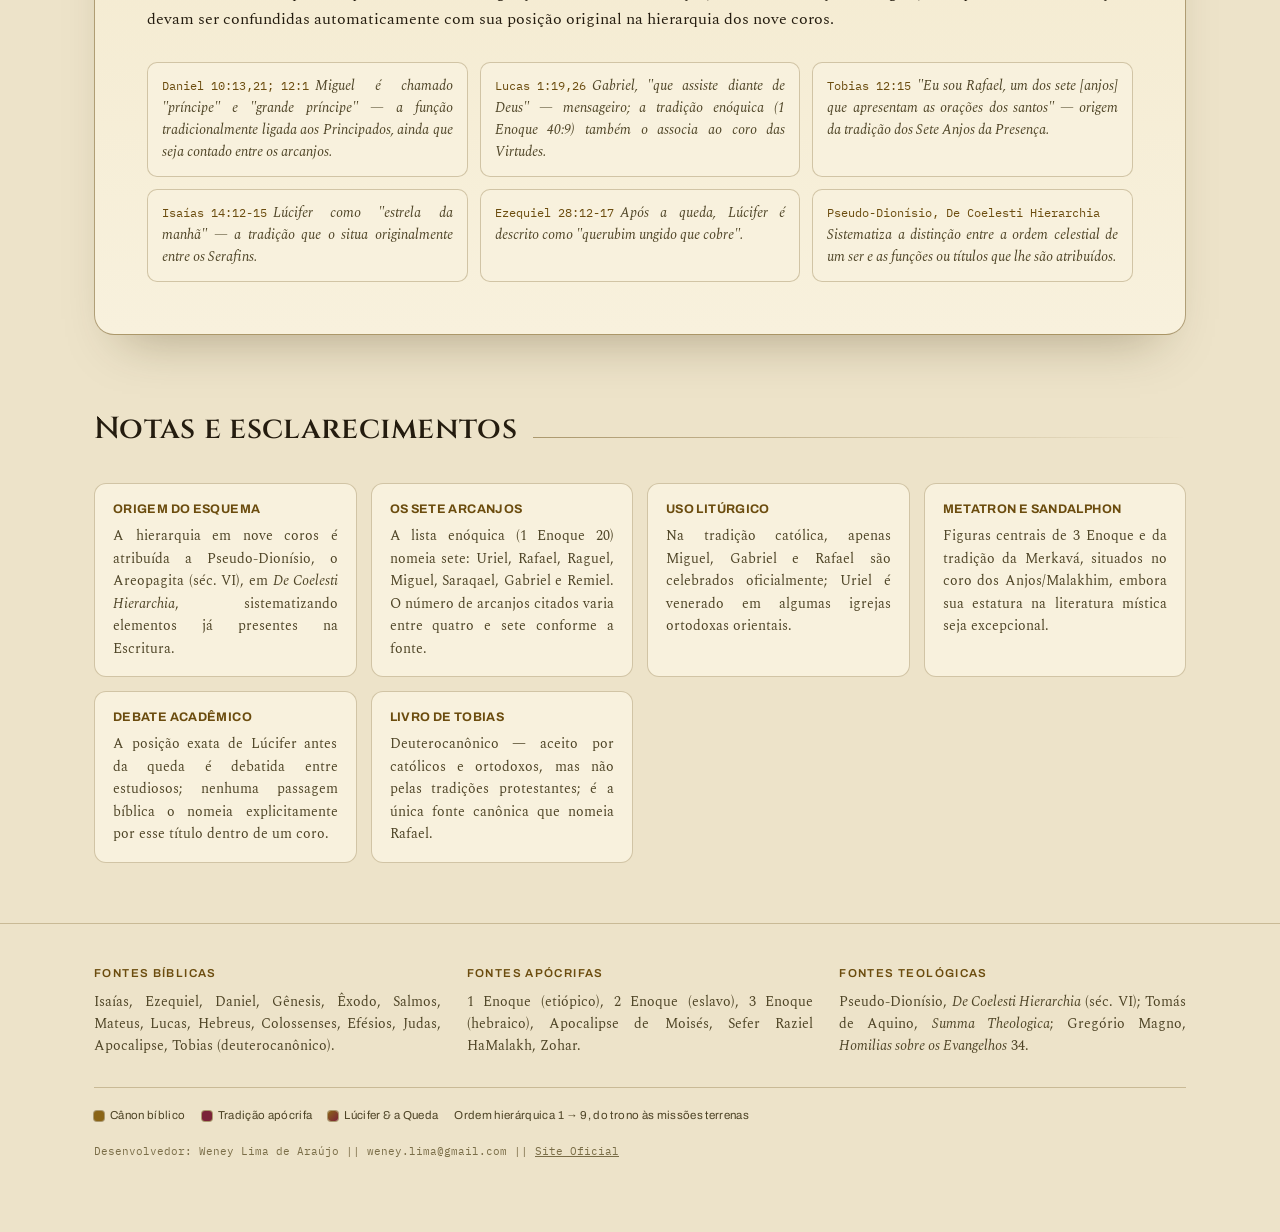
==== commit 41c39f87: "Add files via upload" ====
--- a/index.html
+++ b/index.html
@@ -7,7 +7,6 @@
 <meta name="description" content="Infográfico interativo dos nove coros angélicos segundo o cânon bíblico e a tradição apócrifa, com vista explodida por clique e fichas de cada anjo.">
 <link rel="icon" type="image/png" href="img/favicon.png">
 <link rel="apple-touch-icon" href="img/apple-touch-icon.png">
-<link rel="stylesheet" href="https://fonts.googleapis.com/css2?family=Cinzel:wght@400;500;600;700;900&family=Spectral:ital,wght@0,400;0,500;0,600;0,700;1,400;1,600&family=Archivo:wght@400;500;600;700;800&family=IBM+Plex+Mono:wght@400;500;600&display=swap">
 <link rel="stylesheet" href="css/style.css">
 </head>
 <body>
@@ -25,7 +24,6 @@
     <div class="legend-strip">
       <span class="legend-chip"><i class="canon"></i>Cânon bíblico</span>
       <span class="legend-chip"><i class="apoc"></i>Tradição apócrifa</span>
-      <span class="legend-chip"><i class="fall"></i>Lúcifer &amp; a Queda</span>
     </div>
   </div>
   <nav class="ordernav" id="ordernav" aria-label="Menu das ordens angélicas">
@@ -46,7 +44,7 @@
     <p class="eyebrow">Funções · nomes · leituras</p>
     <h1>Hierarquia dos Anjos</h1>
     <p class="sub">Segundo o cânon bíblico e a tradição apócrifa</p>
-    <p class="lede">Nove coros dispostos em torno do trono, cada um com sua função, seus nomes e as passagens que os sustentam — com a posição de Lúcifer antes da queda assinalada onde a tradição a situa.</p>
+    <p class="lede">Nove coros dispostos em torno do trono, cada um com sua função, seus nomes e as passagens que os sustentam.</p>
     <p class="hint ui">Toque no <b>medalhão central</b> de cada coro para revelar as leituras em vista explodida · toque no <b>nome de um anjo</b> para abrir sua ficha.</p>
   </section>
 
@@ -72,6 +70,29 @@
       <div class="reading"><span class="cite">Apocalipse 12:7-9</span><span class="quote">"Miguel e os seus anjos pelejaram contra o dragão... e não prevaleceram, nem mais se achou lugar para eles no céu."</span></div>
       <div class="reading"><span class="cite">Lucas 10:18</span><span class="quote">"Eu vi Satanás cair do céu como um relâmpago."</span></div>
       <div class="reading"><span class="cite">2 Enoque 29:4</span><span class="quote">"Um dos arcanjos... e sua ordem em nada se tornou."</span></div>
+    </div>
+  </section>
+
+  <section class="orders-note" id="orders-note">
+    <div class="orders-note-head">
+      <svg viewBox="0 0 24 24" fill="none" stroke="currentColor" stroke-width="1.6"><circle cx="9" cy="12" r="6.5"/><circle cx="15" cy="12" r="6.5"/></svg>
+      <div>
+        <p class="kicker ui">Nota especial</p>
+        <h2>Coro celestial não é o mesmo que função ou título</h2>
+      </div>
+    </div>
+    <div class="orders-note-figure">
+      <img src="img/trio-arcanjos.webp" alt="Miguel, Rafael e Gabriel retratados com seus atributos tradicionais — espada, cajado de cura e lírio com trombeta" width="1400" height="467" loading="lazy">
+    </div>
+    <p class="body">Na angelologia, é importante distinguir a ordem ou coro celestial de um anjo de suas funções, títulos e atribuições tradicionais. Assim, Miguel, Gabriel e Rafael podem ser considerados Arcanjos, pertencentes à oitava ordem, mesmo quando associados, respectivamente, aos Principados, às Virtudes ou aos Sete Anjos da Presença. Essas associações não significam necessariamente uma mudança de coro, mas representam funções, títulos ou tradições específicas atribuídas a cada entidade.</p>
+    <p class="body">O mesmo princípio pode ser aplicado a Lúcifer: em determinadas tradições, ele é descrito originalmente como um Serafim, pertencente à ordem mais elevada, mas, após sua queda, passa a ser associado ao Querubim — não necessariamente como uma simples "promoção" ou "rebaixamento" hierárquico, mas como uma representação de sua nova condição e função dentro da narrativa da queda. Dessa forma, um mesmo ser celestial pode adquirir diferentes designações conforme sua função, estado ou tradição teológica, sem que essas denominações devam ser confundidas automaticamente com sua posição original na hierarquia dos nove coros.</p>
+    <div class="orders-note-refs">
+      <div class="reading"><span class="cite">Daniel 10:13,21; 12:1</span><span class="quote">Miguel é chamado "príncipe" e "grande príncipe" — a função tradicionalmente ligada aos Principados, ainda que seja contado entre os arcanjos.</span></div>
+      <div class="reading"><span class="cite">Lucas 1:19,26</span><span class="quote">Gabriel, "que assiste diante de Deus" — mensageiro; a tradição enóquica (1 Enoque 40:9) também o associa ao coro das Virtudes.</span></div>
+      <div class="reading"><span class="cite">Tobias 12:15</span><span class="quote">"Eu sou Rafael, um dos sete [anjos] que apresentam as orações dos santos" — origem da tradição dos Sete Anjos da Presença.</span></div>
+      <div class="reading"><span class="cite">Isaías 14:12-15</span><span class="quote">Lúcifer como "estrela da manhã" — a tradição que o situa originalmente entre os Serafins.</span></div>
+      <div class="reading"><span class="cite">Ezequiel 28:12-17</span><span class="quote">Após a queda, Lúcifer é descrito como "querubim ungido que cobre".</span></div>
+      <div class="reading"><span class="cite">Pseudo-Dionísio, De Coelesti Hierarchia</span><span class="quote">Sistematiza a distinção entre a ordem celestial de um ser e as funções ou títulos que lhe são atribuídos.</span></div>
     </div>
   </section>
 
@@ -111,7 +132,7 @@
       <span class="legend-chip"><i class="fall"></i>Lúcifer &amp; a Queda</span>
       <span class="legend-chip">Ordem hierárquica 1 → 9, do trono às missões terrenas</span>
     </div>
-    <p class="colophon">Emblemas centrais reproduzidos do infográfico original · página de referência interativa com fins de estudo comparado.</p>
+    <p class="colophon">Desenvolvedor: Weney Lima de Araújo || weney.lima@gmail.com || <a href="https://weneylima-source.github.io/portfolio/" target="_blank">Site Oficial</a></p>
   </div>
 </footer>
 
--- a/css/style.css
+++ b/css/style.css
@@ -2,7 +2,26 @@
    Hierarquia dos Anjos — folha de estilos
    ============================================================ */
 
-/* ============ TOKENS ============ */
+/* ============ SELF-HOSTED FONTS (no external requests) ============ */
+@font-face{ font-family:"Cinzel"; font-style:normal; font-weight:400; font-display:swap; src:url("../fonts/cinzel-400.woff2") format("woff2"); }
+@font-face{ font-family:"Cinzel"; font-style:normal; font-weight:500; font-display:swap; src:url("../fonts/cinzel-500.woff2") format("woff2"); }
+@font-face{ font-family:"Cinzel"; font-style:normal; font-weight:600; font-display:swap; src:url("../fonts/cinzel-600.woff2") format("woff2"); }
+@font-face{ font-family:"Cinzel"; font-style:normal; font-weight:700; font-display:swap; src:url("../fonts/cinzel-700.woff2") format("woff2"); }
+@font-face{ font-family:"Cinzel"; font-style:normal; font-weight:900; font-display:swap; src:url("../fonts/cinzel-900.woff2") format("woff2"); }
+@font-face{ font-family:"Spectral"; font-style:normal; font-weight:400; font-display:swap; src:url("../fonts/spectral-400.woff2") format("woff2"); }
+@font-face{ font-family:"Spectral"; font-style:normal; font-weight:500; font-display:swap; src:url("../fonts/spectral-500.woff2") format("woff2"); }
+@font-face{ font-family:"Spectral"; font-style:normal; font-weight:600; font-display:swap; src:url("../fonts/spectral-600.woff2") format("woff2"); }
+@font-face{ font-family:"Spectral"; font-style:normal; font-weight:700; font-display:swap; src:url("../fonts/spectral-700.woff2") format("woff2"); }
+@font-face{ font-family:"Spectral"; font-style:italic; font-weight:400; font-display:swap; src:url("../fonts/spectral-400-italic.woff2") format("woff2"); }
+@font-face{ font-family:"Spectral"; font-style:italic; font-weight:600; font-display:swap; src:url("../fonts/spectral-600-italic.woff2") format("woff2"); }
+@font-face{ font-family:"Archivo"; font-style:normal; font-weight:400; font-display:swap; src:url("../fonts/archivo-400.woff2") format("woff2"); }
+@font-face{ font-family:"Archivo"; font-style:normal; font-weight:500; font-display:swap; src:url("../fonts/archivo-500.woff2") format("woff2"); }
+@font-face{ font-family:"Archivo"; font-style:normal; font-weight:600; font-display:swap; src:url("../fonts/archivo-600.woff2") format("woff2"); }
+@font-face{ font-family:"Archivo"; font-style:normal; font-weight:700; font-display:swap; src:url("../fonts/archivo-700.woff2") format("woff2"); }
+@font-face{ font-family:"Archivo"; font-style:normal; font-weight:800; font-display:swap; src:url("../fonts/archivo-800.woff2") format("woff2"); }
+@font-face{ font-family:"IBM Plex Mono"; font-style:normal; font-weight:400; font-display:swap; src:url("../fonts/ibmplexmono-400.woff2") format("woff2"); }
+@font-face{ font-family:"IBM Plex Mono"; font-style:normal; font-weight:500; font-display:swap; src:url("../fonts/ibmplexmono-500.woff2") format("woff2"); }
+@font-face{ font-family:"IBM Plex Mono"; font-style:normal; font-weight:600; font-display:swap; src:url("../fonts/ibmplexmono-600.woff2") format("woff2"); }/* ============ TOKENS ============ */
 /* Dark-first: bare :root carries the complete dark (night-nave) palette. */
 :root{
   --ground:#0a0c16;
@@ -308,8 +327,33 @@
 .lucifer .kicker{ font-family:"Archivo"; font-size:.72rem; letter-spacing:.2em; text-transform:uppercase; color:var(--ink-faint); margin-bottom:8px; }
 .lucifer p.body{ font-size:1.03rem; color:var(--ink); margin:16px 0 0; text-align:justify; text-justify:inter-word; hyphens:auto; }
 .lucifer p.body em{ color:var(--gold-bright); font-style:normal; }
-.lucifer-refs{ display:grid; grid-template-columns:repeat(auto-fit,minmax(230px,1fr)); gap:12px; }
+.lucifer-refs{ display:grid; grid-template-columns:repeat(3,1fr); gap:12px; }
 .lucifer-refs .reading{ background:var(--surface); border:1px solid var(--line); border-radius:10px; padding:12px 14px; margin:0; text-align:justify; text-justify:inter-word; }
+
+/* ============ ORDERS-NOTE (coro vs. função) ============ */
+.orders-note{
+  margin:70px 0; border-radius:20px; padding:clamp(30px,5vw,52px);
+  background:
+    radial-gradient(ellipse 700px 300px at 82% 0%, rgba(201,164,84,.16), transparent 60%),
+    linear-gradient(180deg,var(--surface-2),var(--surface));
+  border:1px solid var(--line-strong); box-shadow:var(--shadow); position:relative; overflow:hidden;
+}
+.orders-note-head{ display:flex; align-items:center; gap:14px; margin-bottom:22px; }
+.orders-note-head svg{ width:32px; height:32px; color:var(--gold-bright); flex:none; }
+.orders-note-head .kicker{ font-family:"Archivo"; font-size:.72rem; letter-spacing:.2em; text-transform:uppercase; color:var(--ink-faint); margin-bottom:4px; }
+.orders-note-head h2{ font-size:clamp(1.4rem,3.2vw,1.9rem); color:var(--gold-bright); }
+.orders-note-figure{ margin:0 auto 28px; max-width:640px; }
+.orders-note-figure img{ width:100%; height:auto; display:block; filter:drop-shadow(0 14px 26px rgba(0,0,0,.5)); }
+.orders-note p.body{ font-size:1.03rem; color:var(--ink); margin:0 0 16px; text-align:justify; text-justify:inter-word; hyphens:auto; }
+.orders-note p.body:last-of-type{ margin-bottom:28px; }
+.orders-note-refs{ display:grid; grid-template-columns:repeat(3,1fr); gap:12px; }
+.orders-note-refs .reading{ background:var(--surface); border:1px solid var(--line); border-radius:10px; padding:12px 14px; margin:0; text-align:justify; text-justify:inter-word; }
+@media (max-width:880px){
+  .lucifer-refs, .orders-note-refs{ grid-template-columns:repeat(2,1fr); }
+}
+@media (max-width:520px){
+  .lucifer-refs, .orders-note-refs{ grid-template-columns:1fr; }
+}
 
 /* ============ NOTES ============ */
 .notes{ margin:60px 0; }
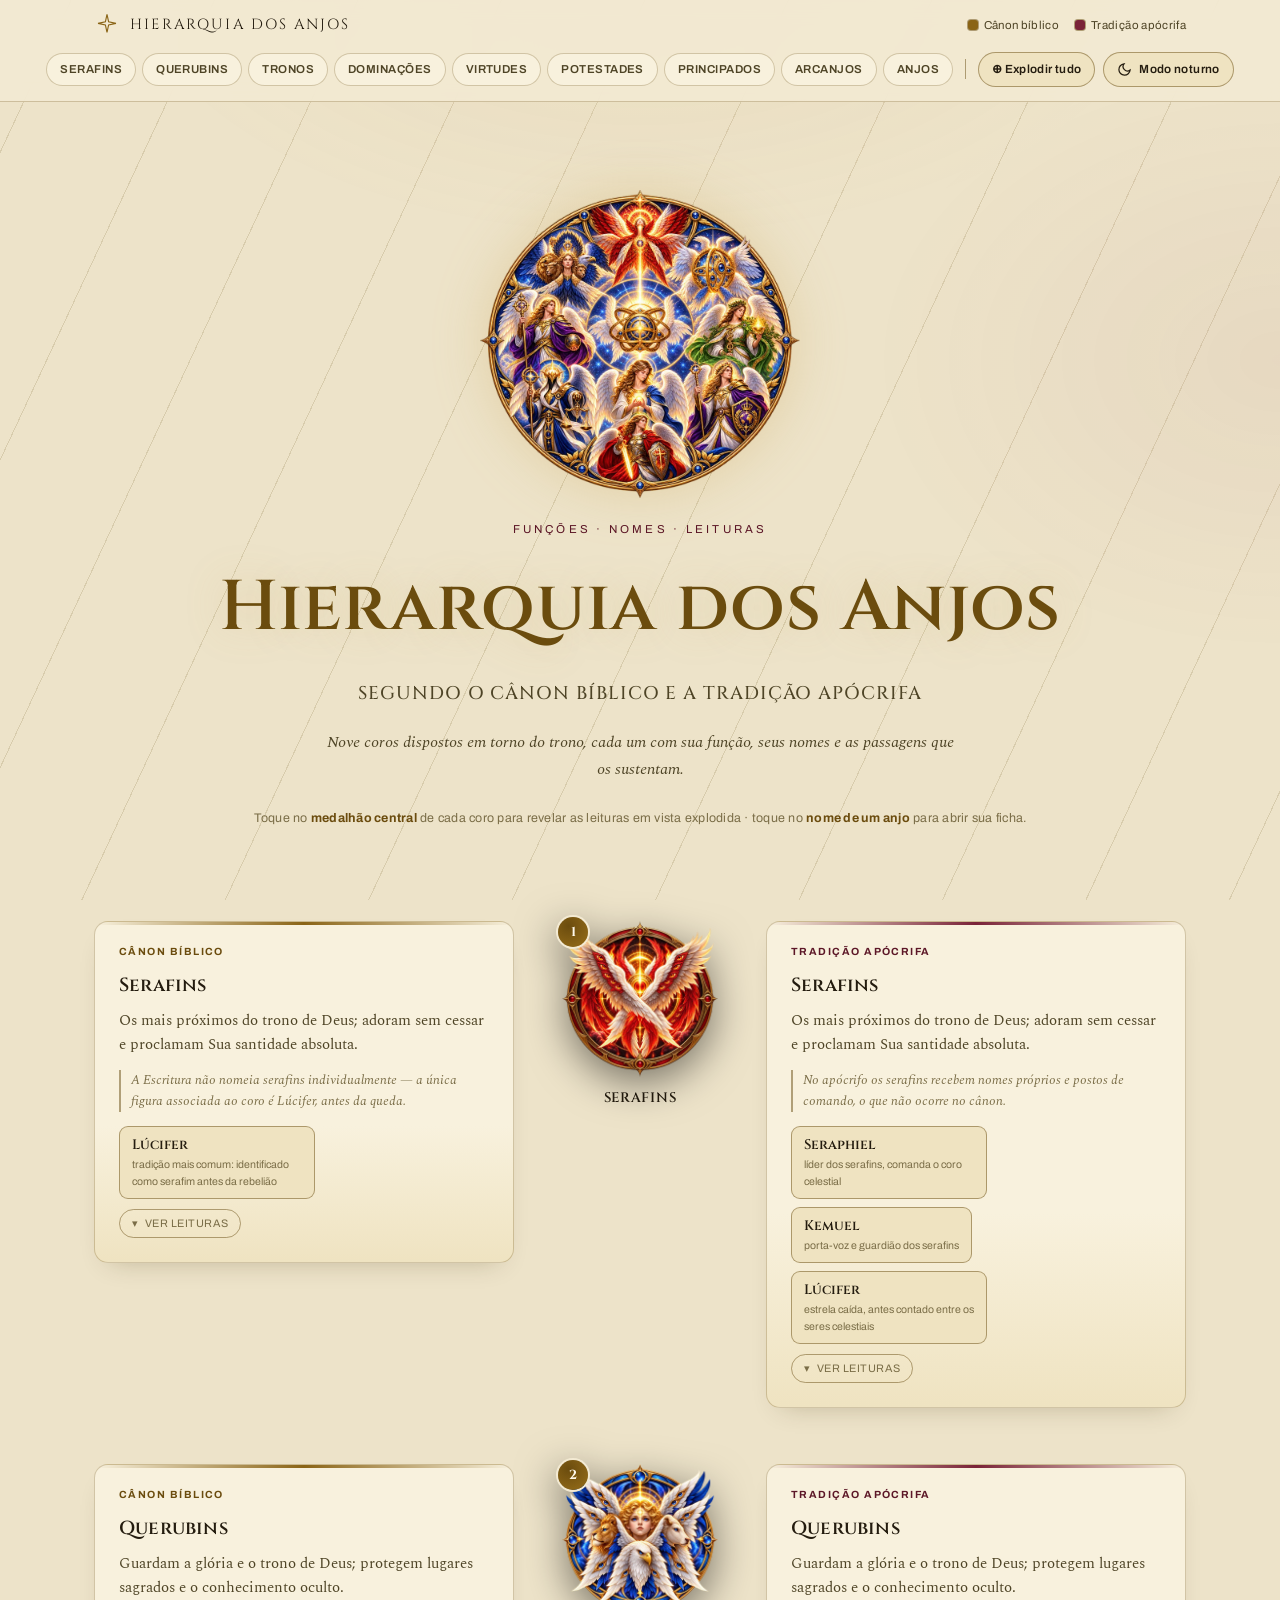
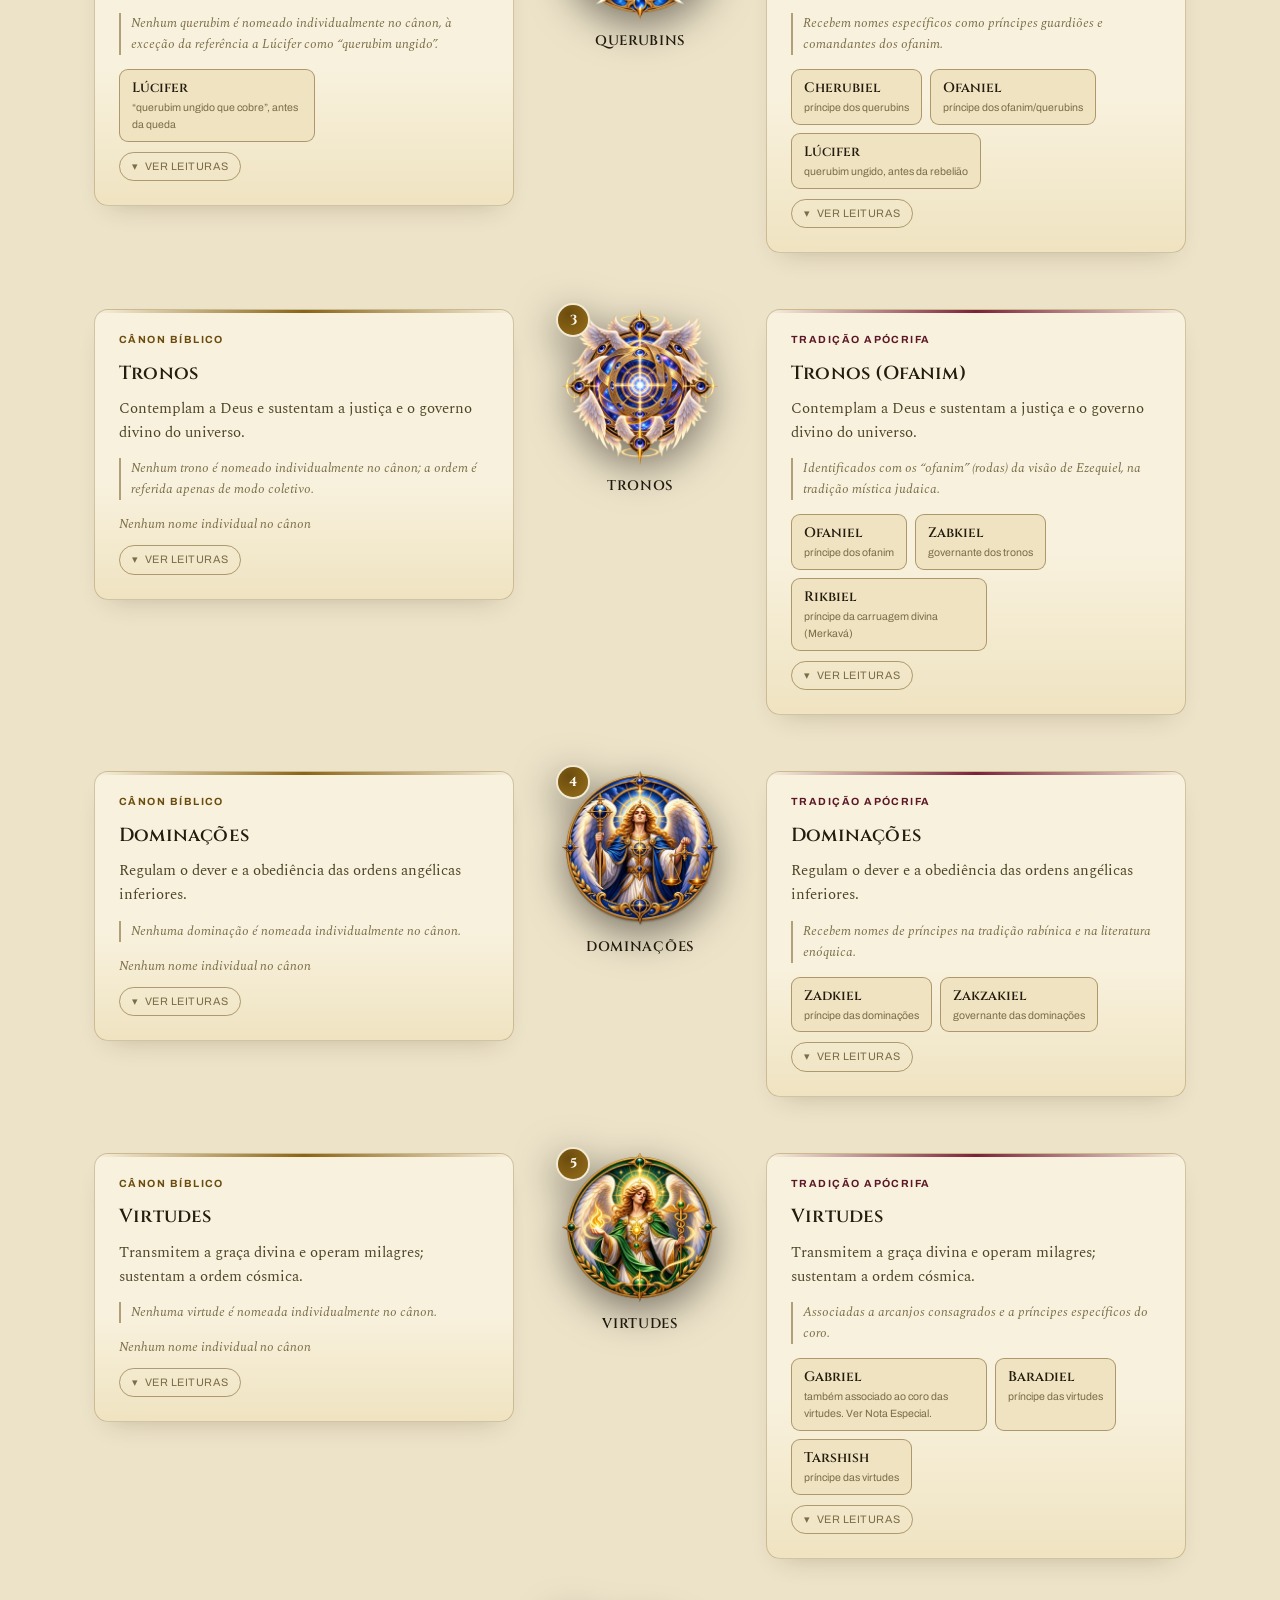
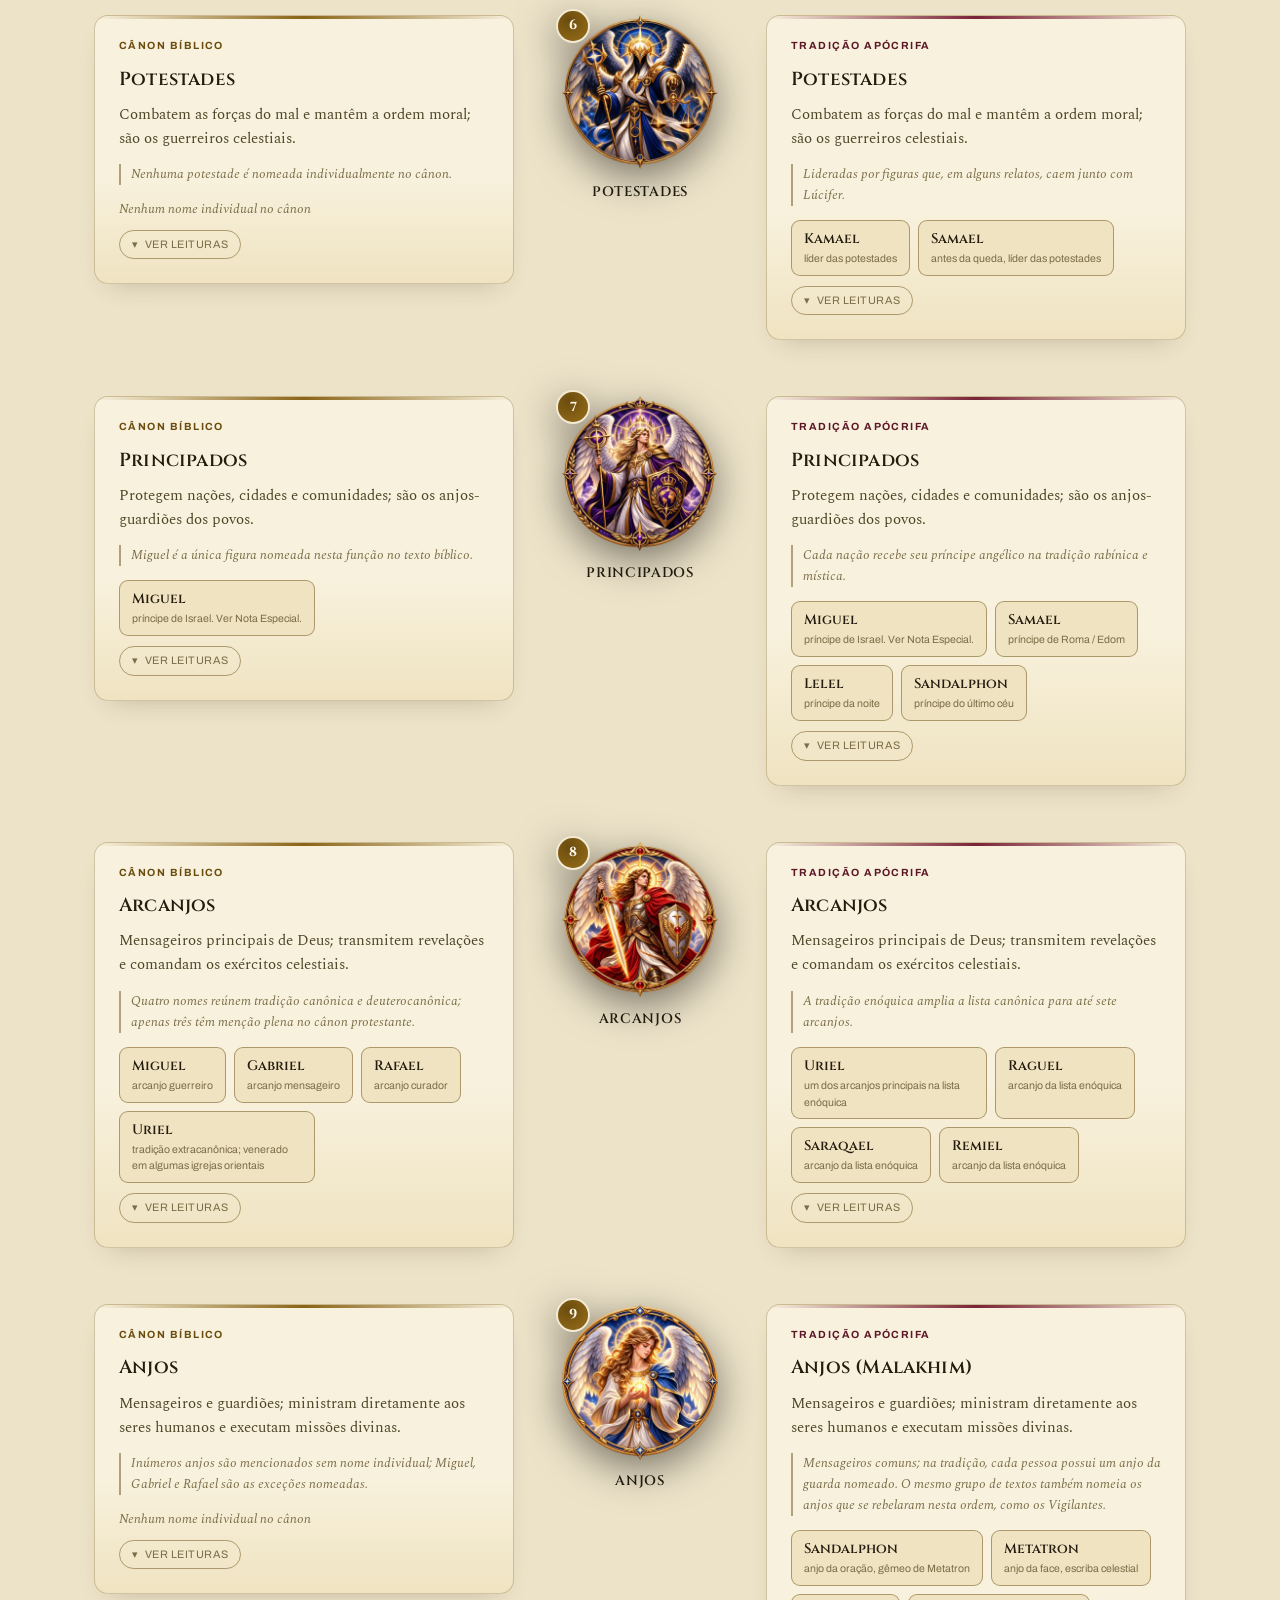
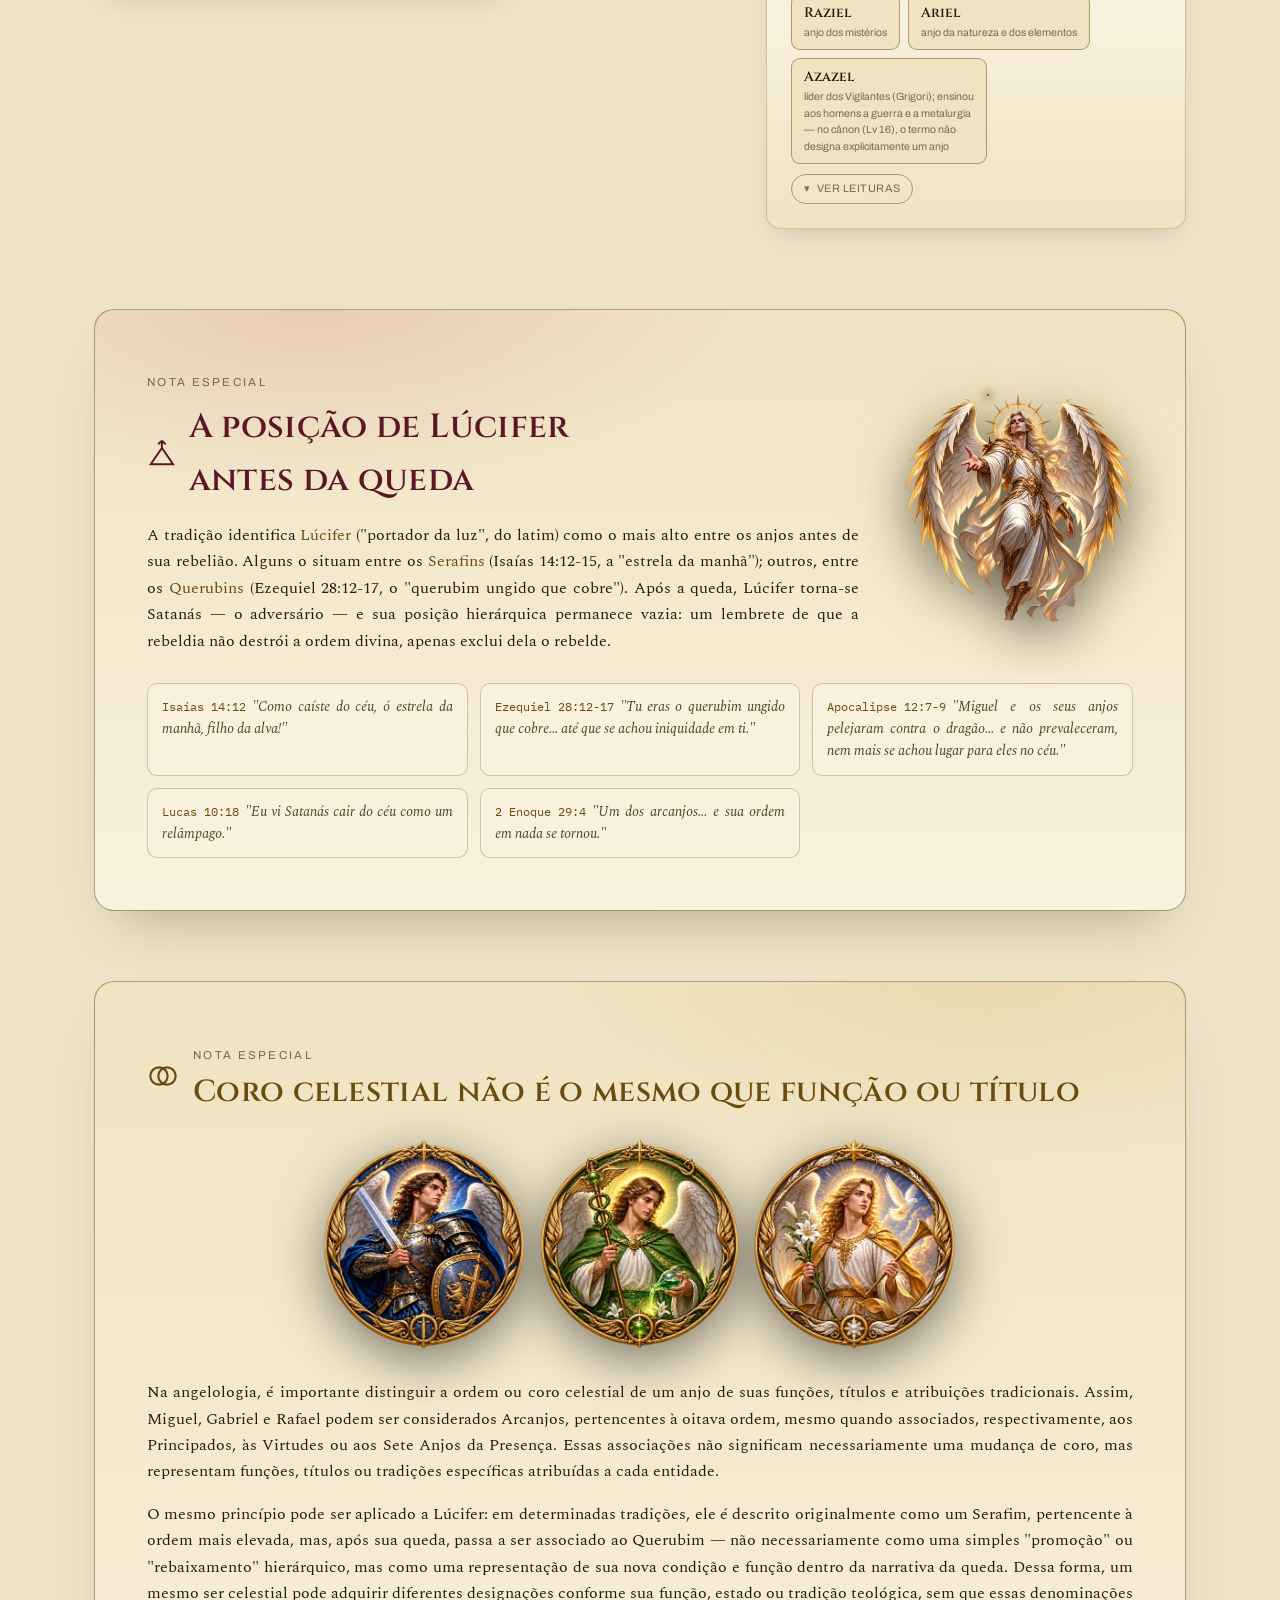
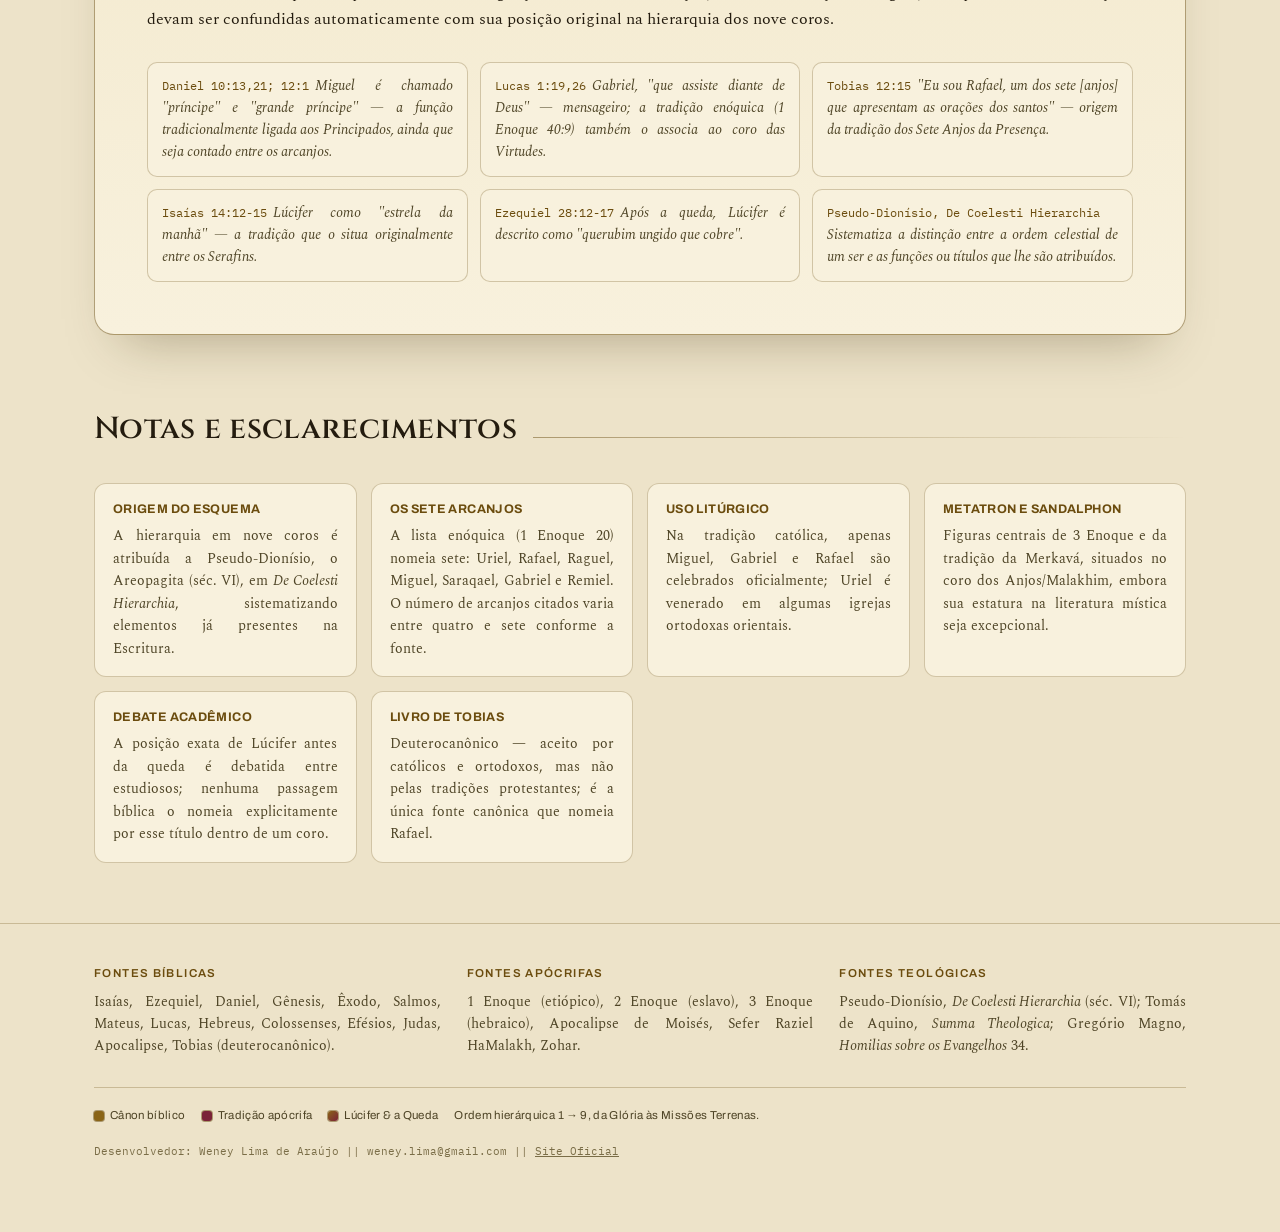
==== commit fc35a0a7: "Update hierarchical order description in footer" ====
--- a/index.html
+++ b/index.html
@@ -130,7 +130,7 @@
       <span class="legend-chip"><i class="canon"></i>Cânon bíblico</span>
       <span class="legend-chip"><i class="apoc"></i>Tradição apócrifa</span>
       <span class="legend-chip"><i class="fall"></i>Lúcifer &amp; a Queda</span>
-      <span class="legend-chip">Ordem hierárquica 1 → 9, do trono às missões terrenas</span>
+      <span class="legend-chip">Ordem hierárquica 1 → 9, da Glória às Missões Terrenas.</span>
     </div>
     <p class="colophon">Desenvolvedor: Weney Lima de Araújo || weney.lima@gmail.com || <a href="https://weneylima-source.github.io/portfolio/" target="_blank">Site Oficial</a></p>
   </div>
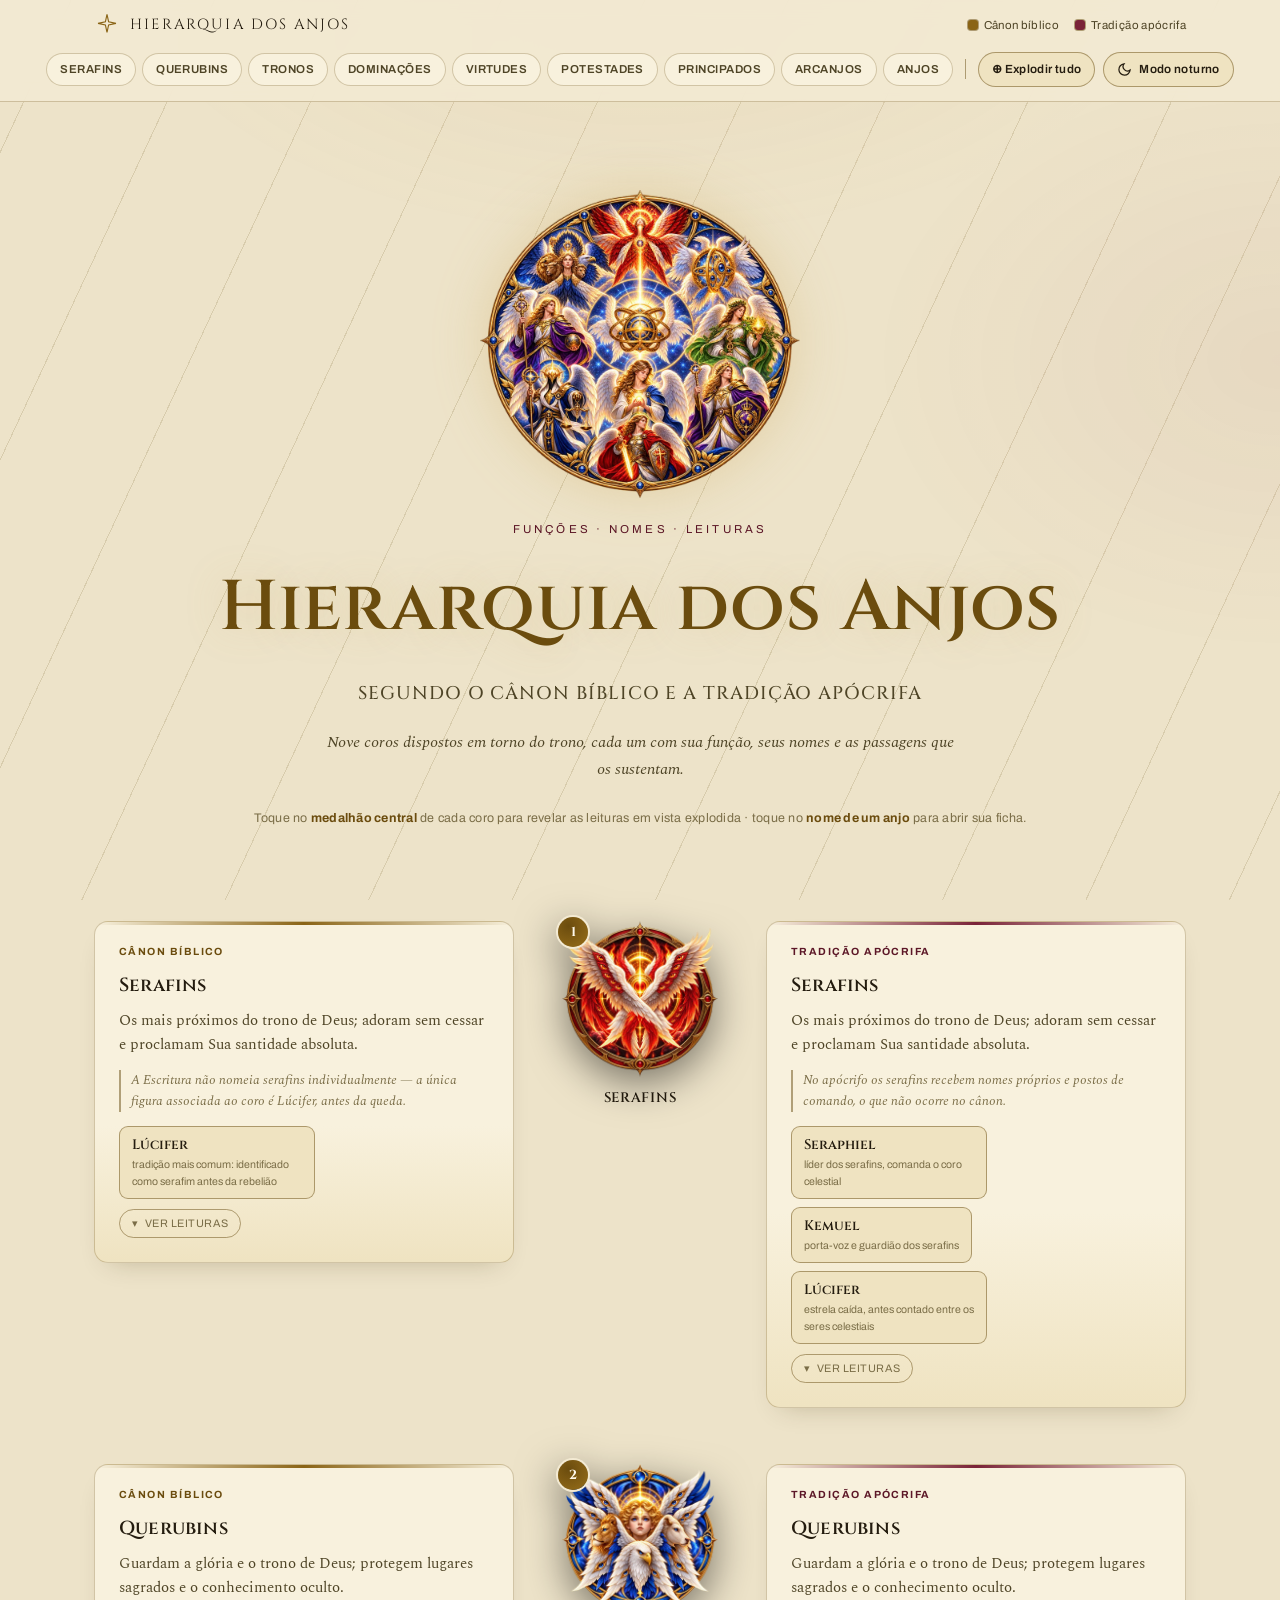
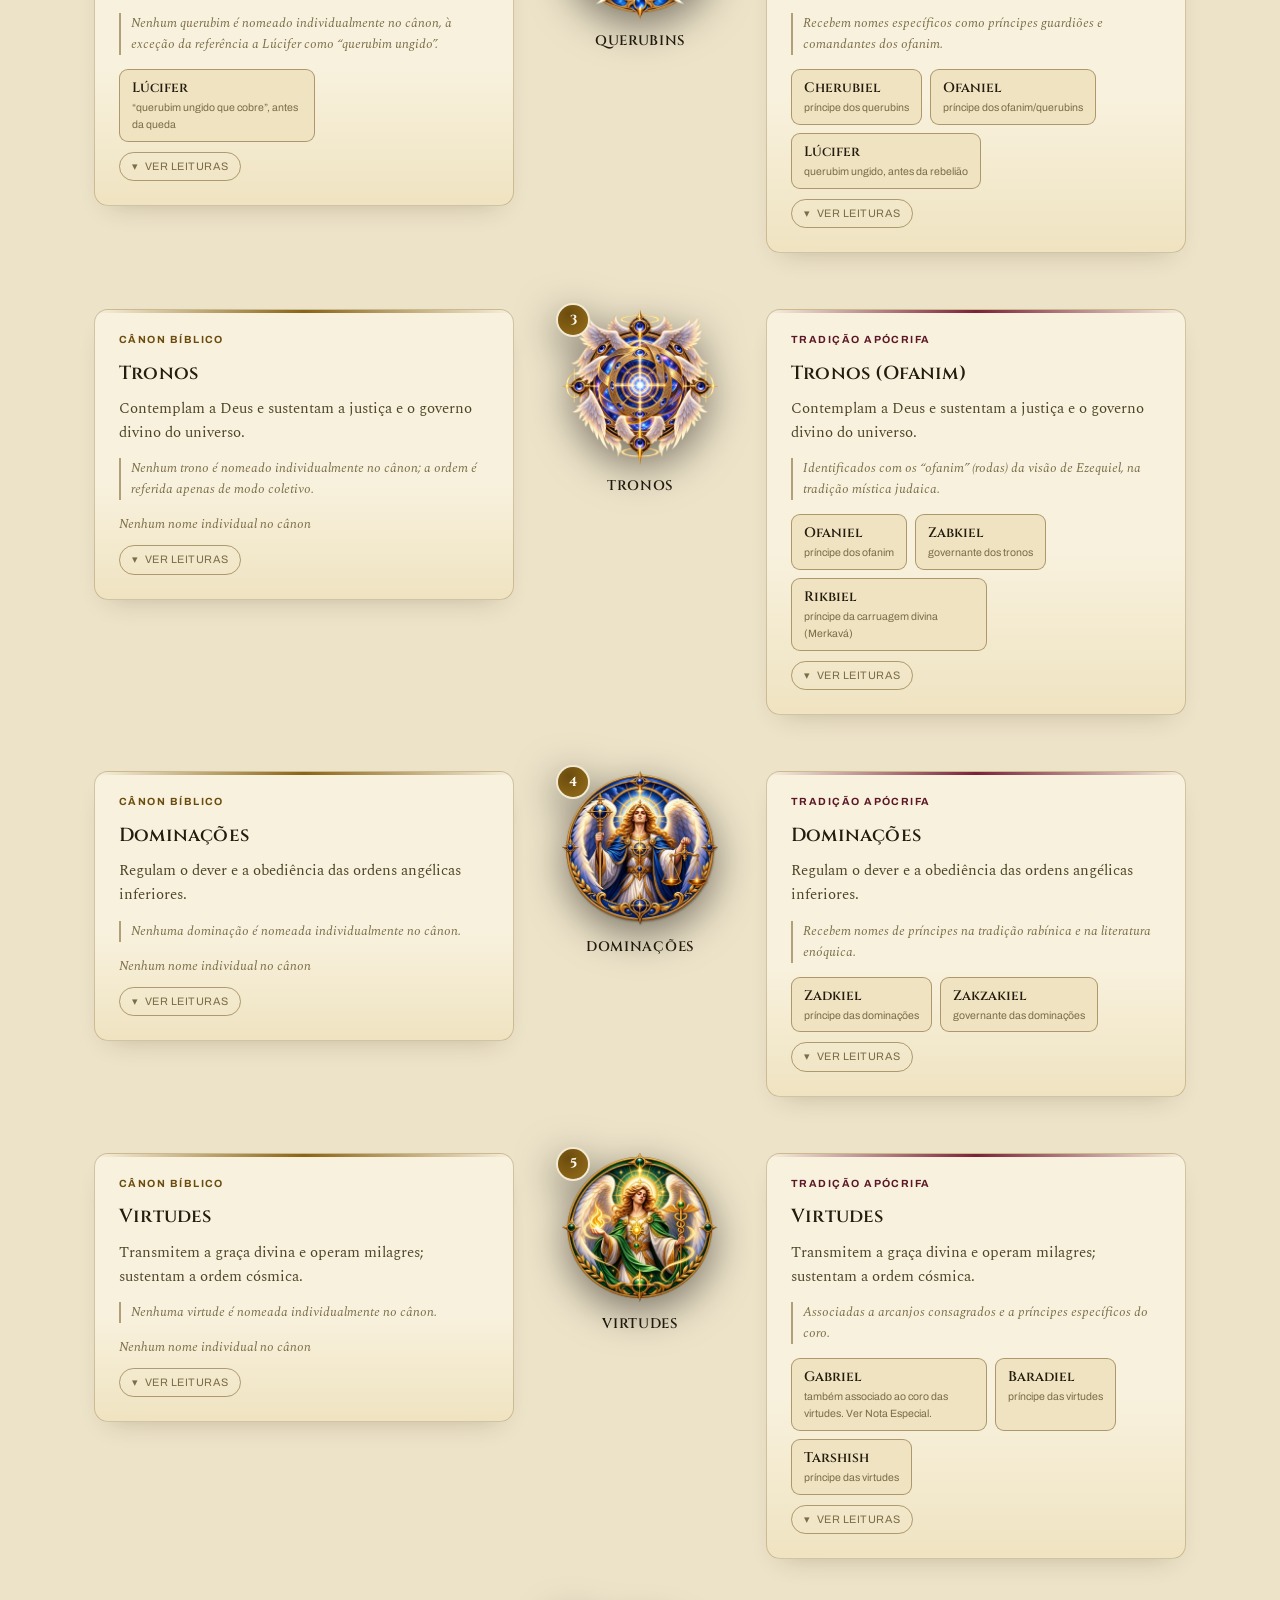
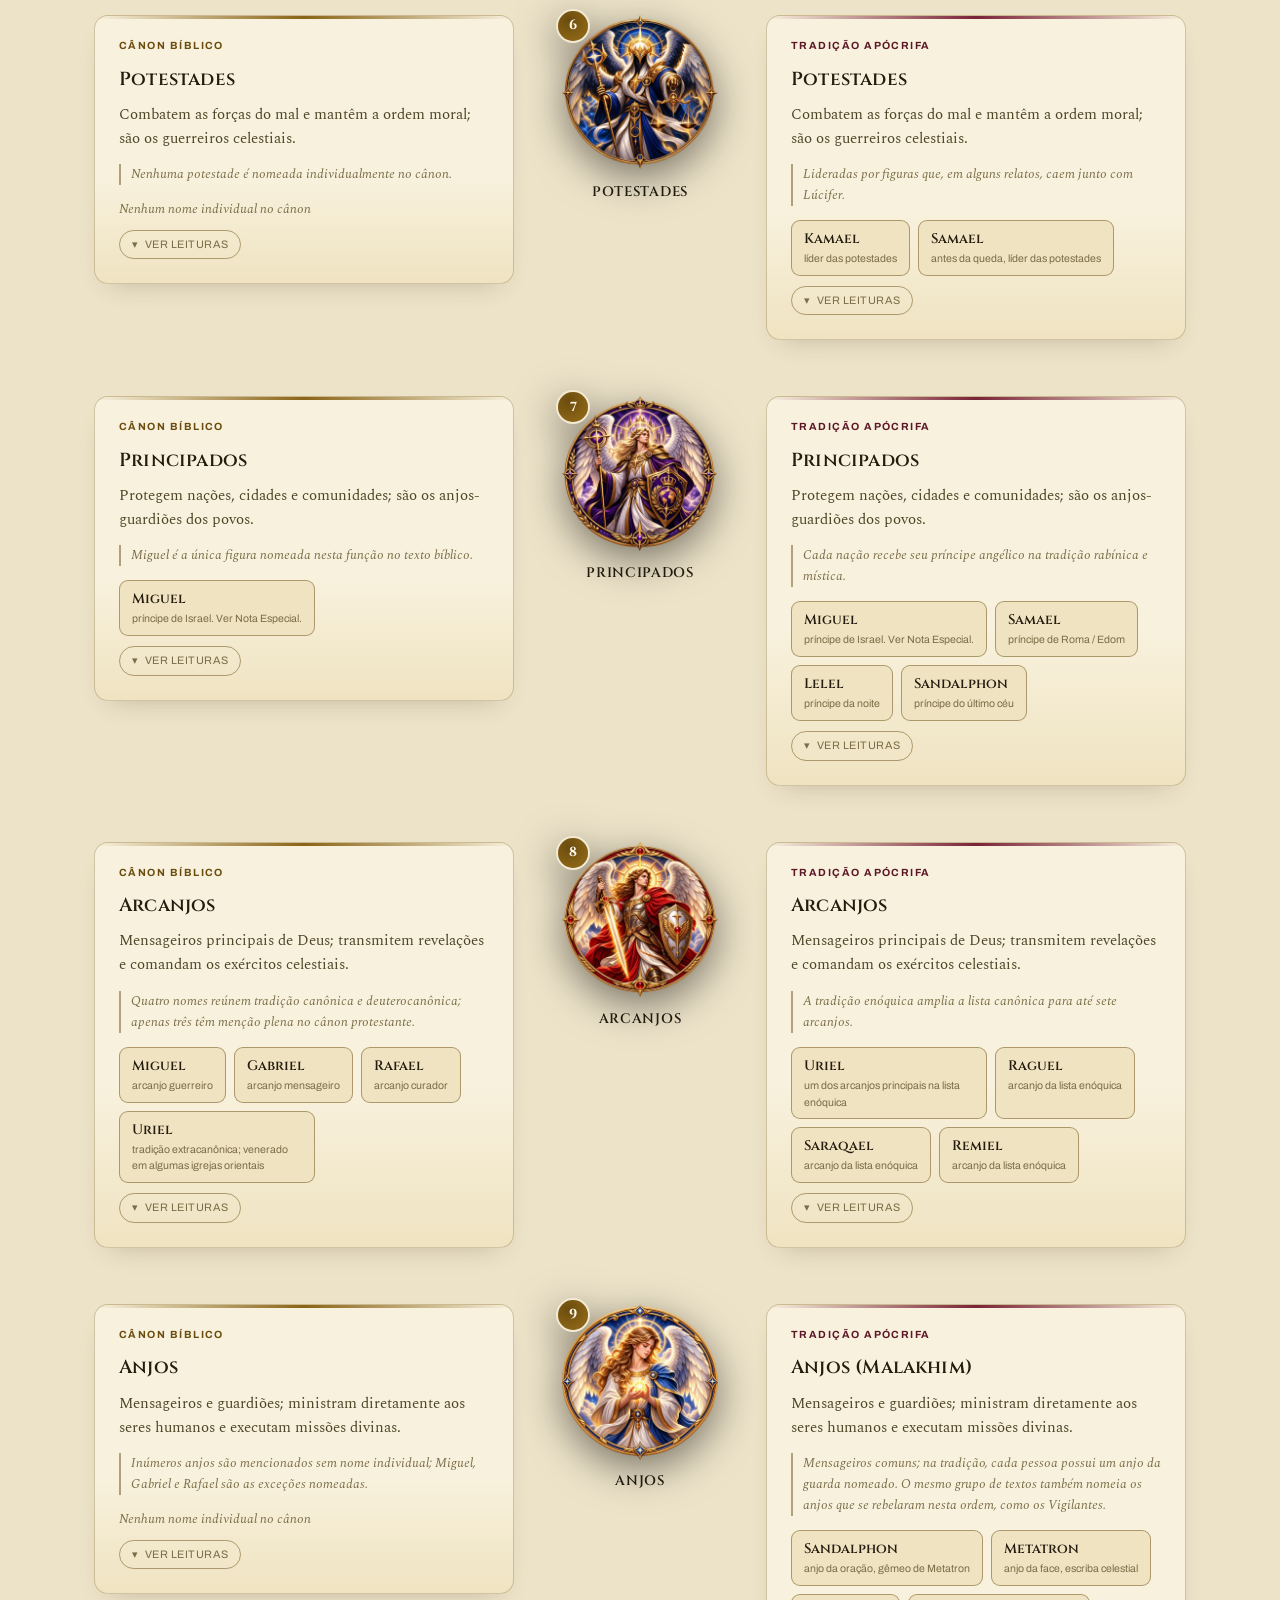
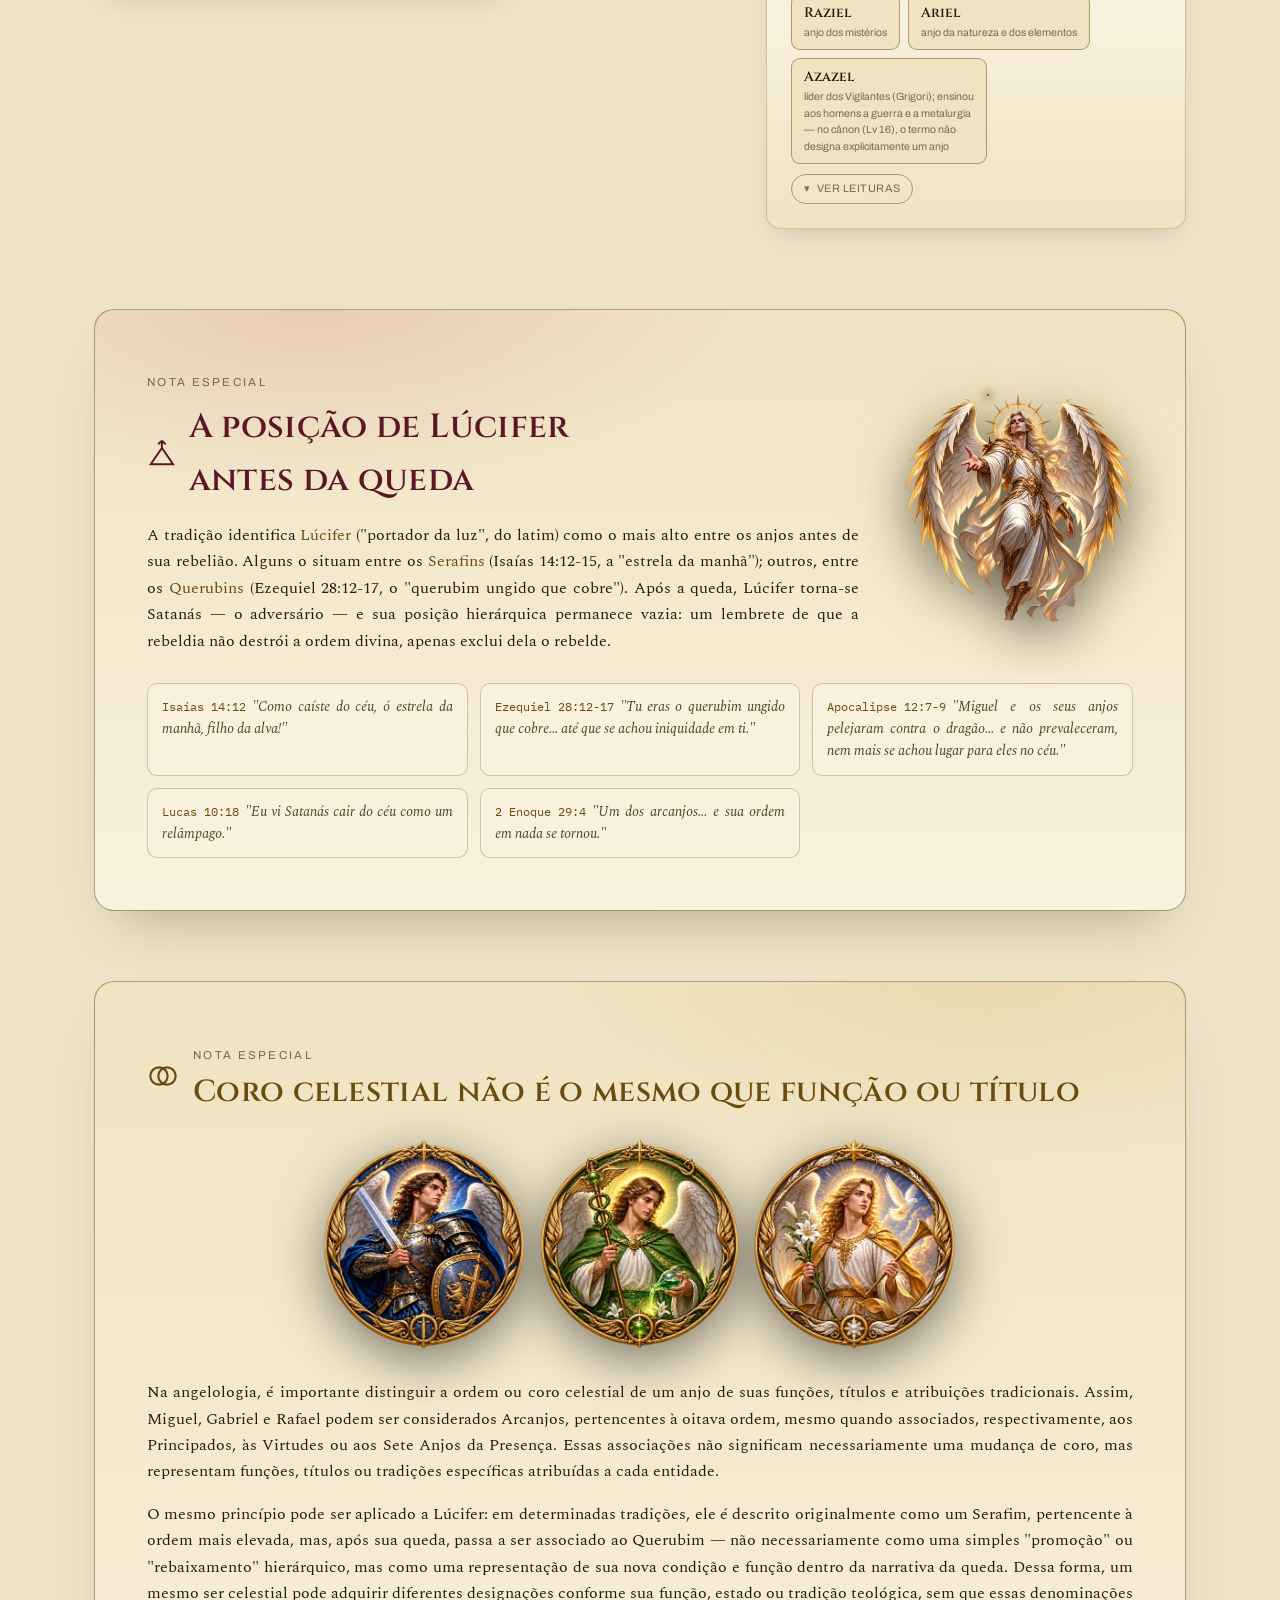
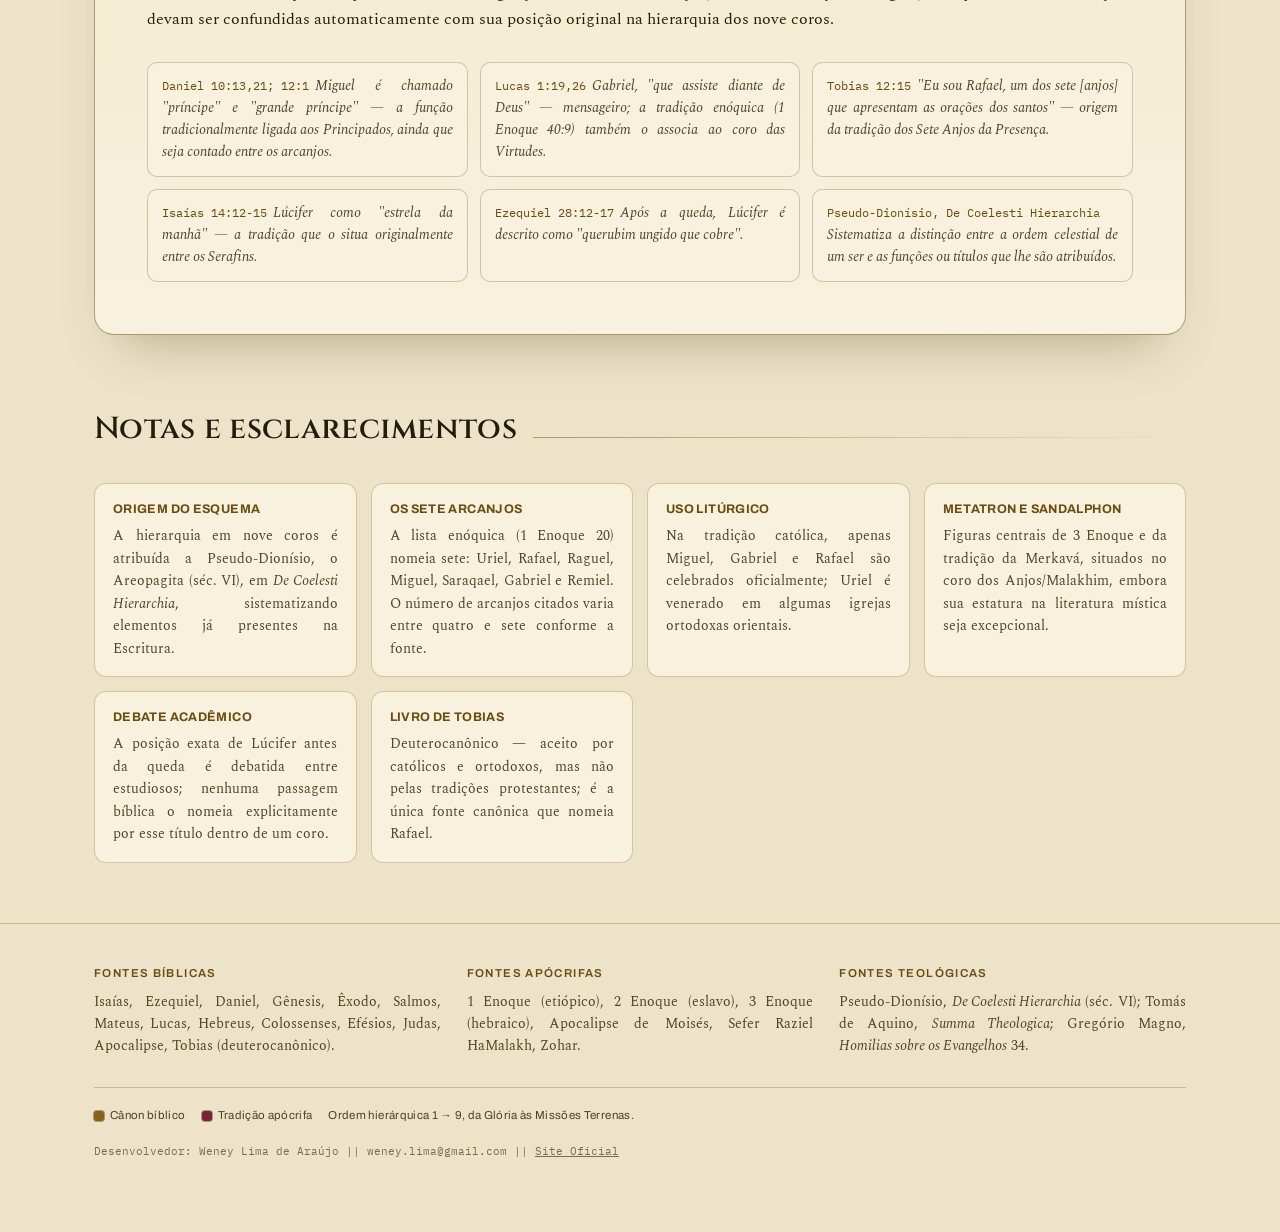
==== commit 60171120: "Remove 'Lúcifer & a Queda' legend chip" ====
--- a/index.html
+++ b/index.html
@@ -129,7 +129,6 @@
     <div class="legend-strip footer-legend">
       <span class="legend-chip"><i class="canon"></i>Cânon bíblico</span>
       <span class="legend-chip"><i class="apoc"></i>Tradição apócrifa</span>
-      <span class="legend-chip"><i class="fall"></i>Lúcifer &amp; a Queda</span>
       <span class="legend-chip">Ordem hierárquica 1 → 9, da Glória às Missões Terrenas.</span>
     </div>
     <p class="colophon">Desenvolvedor: Weney Lima de Araújo || weney.lima@gmail.com || <a href="https://weneylima-source.github.io/portfolio/" target="_blank">Site Oficial</a></p>
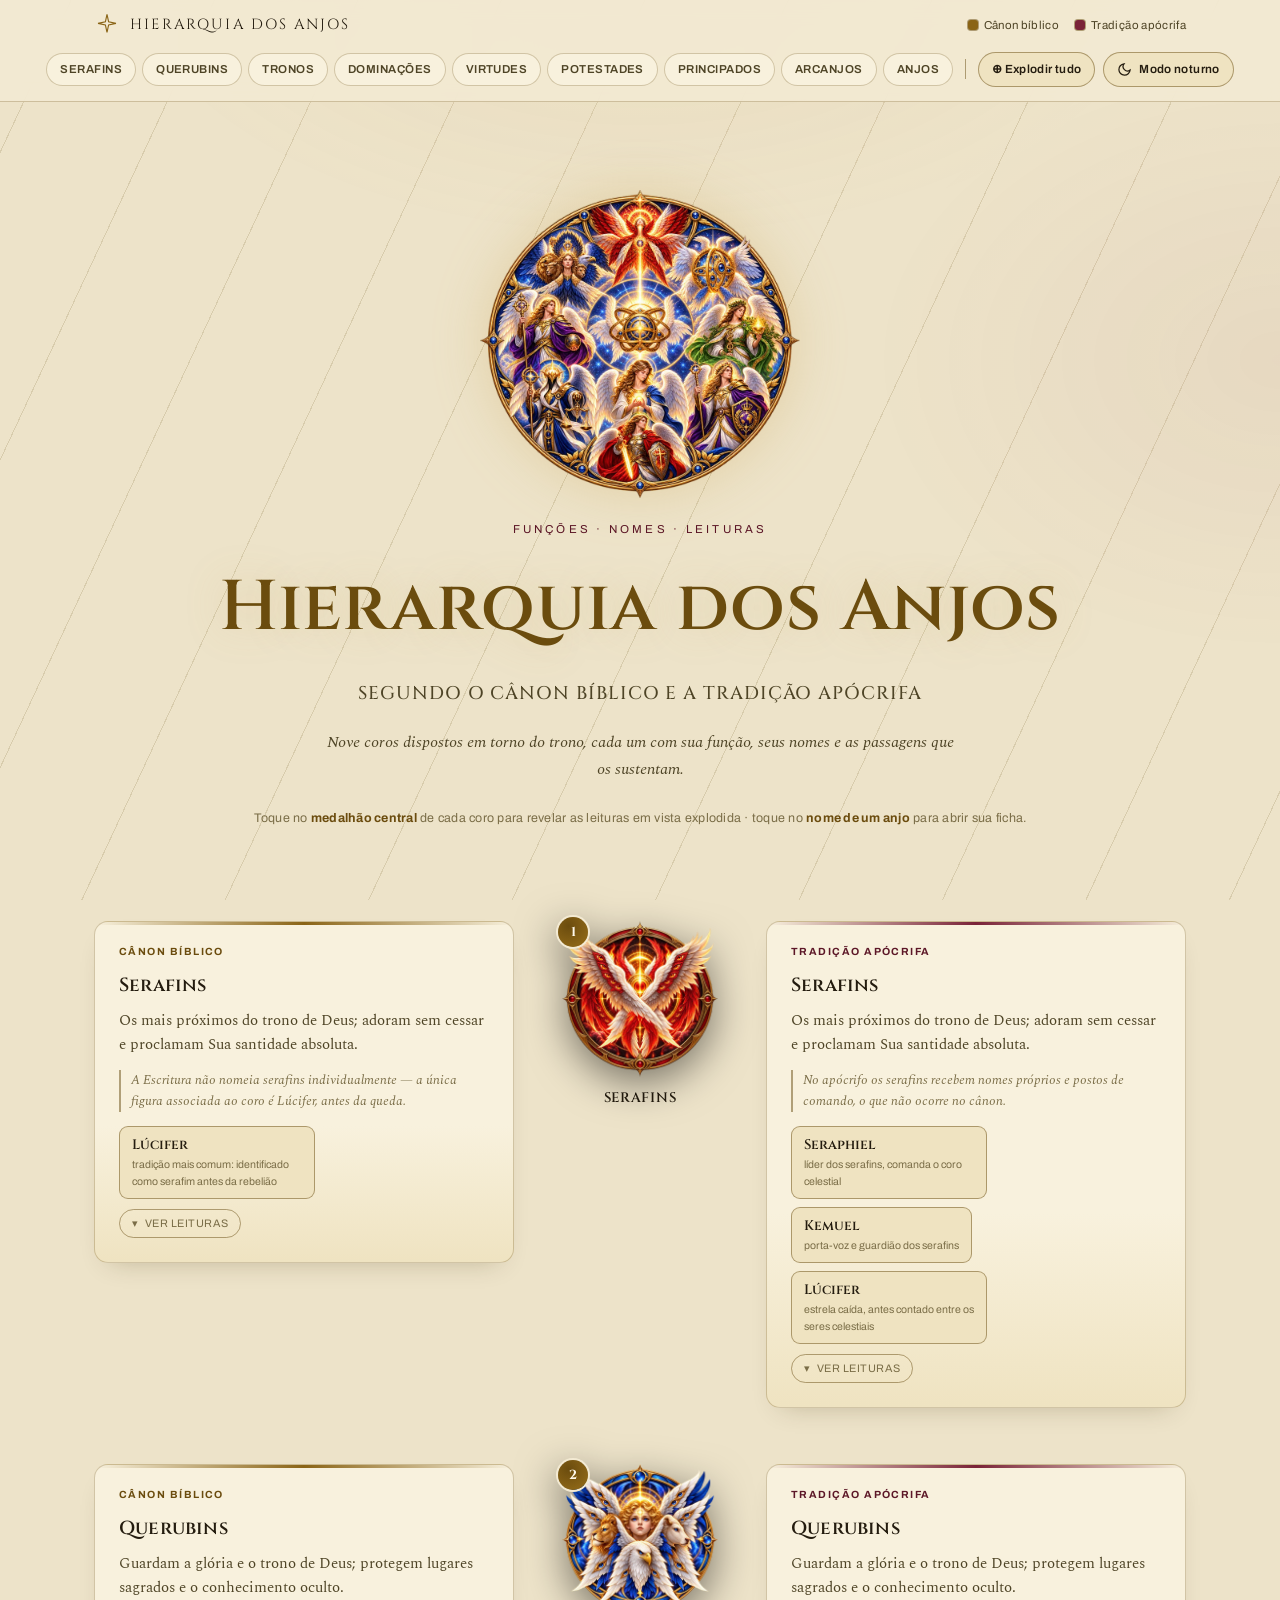
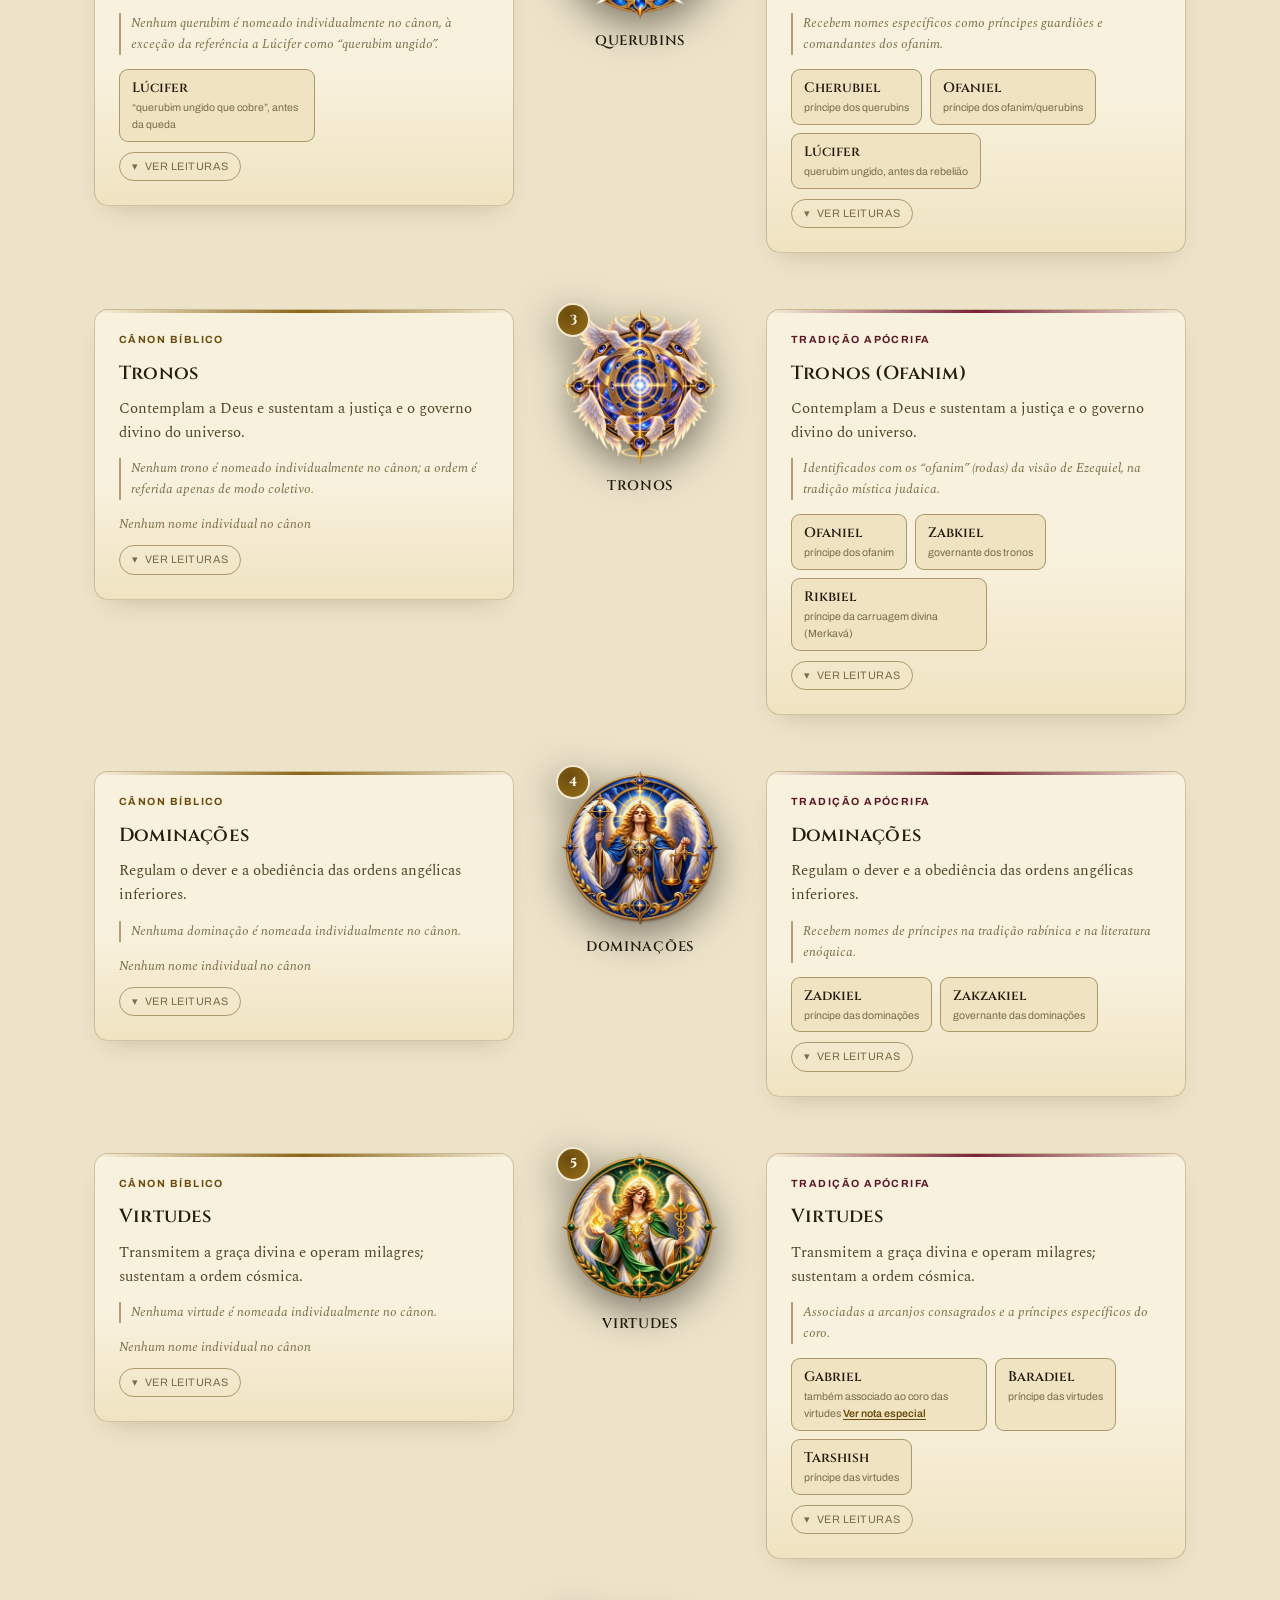
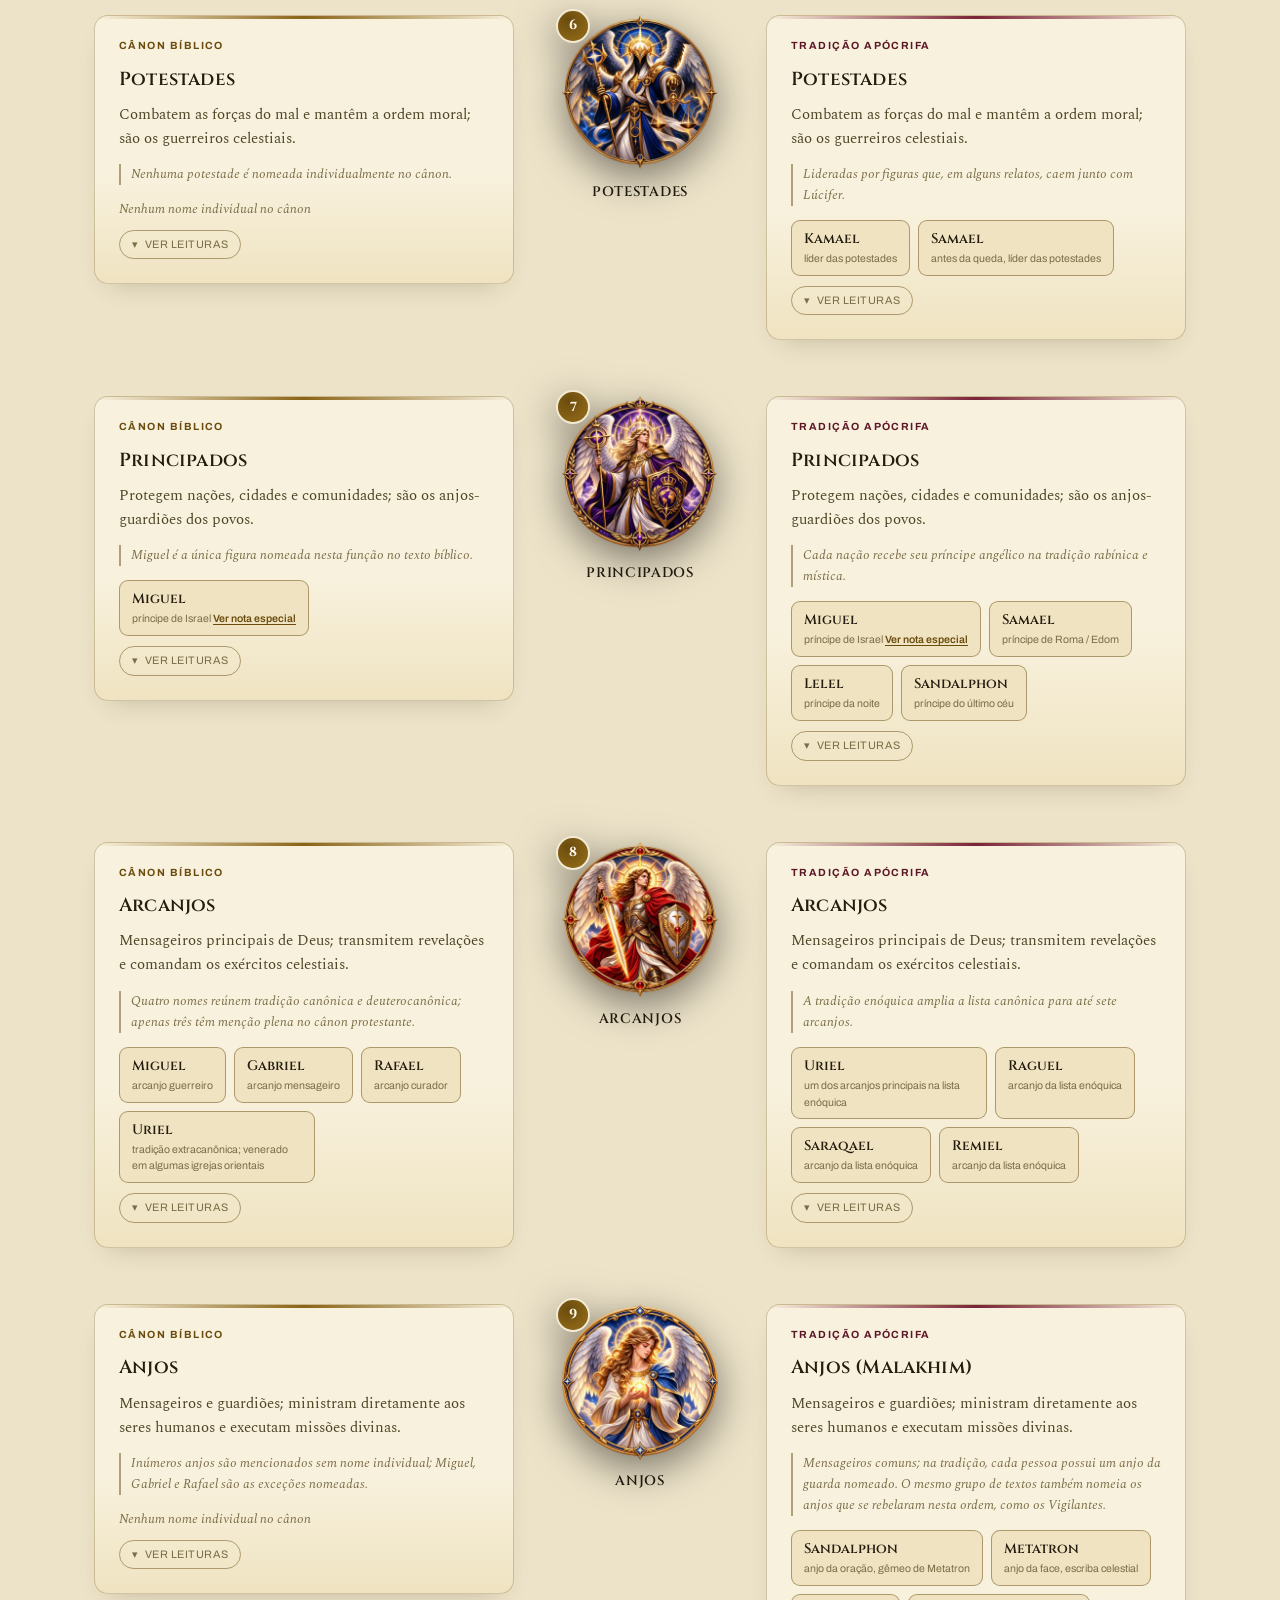
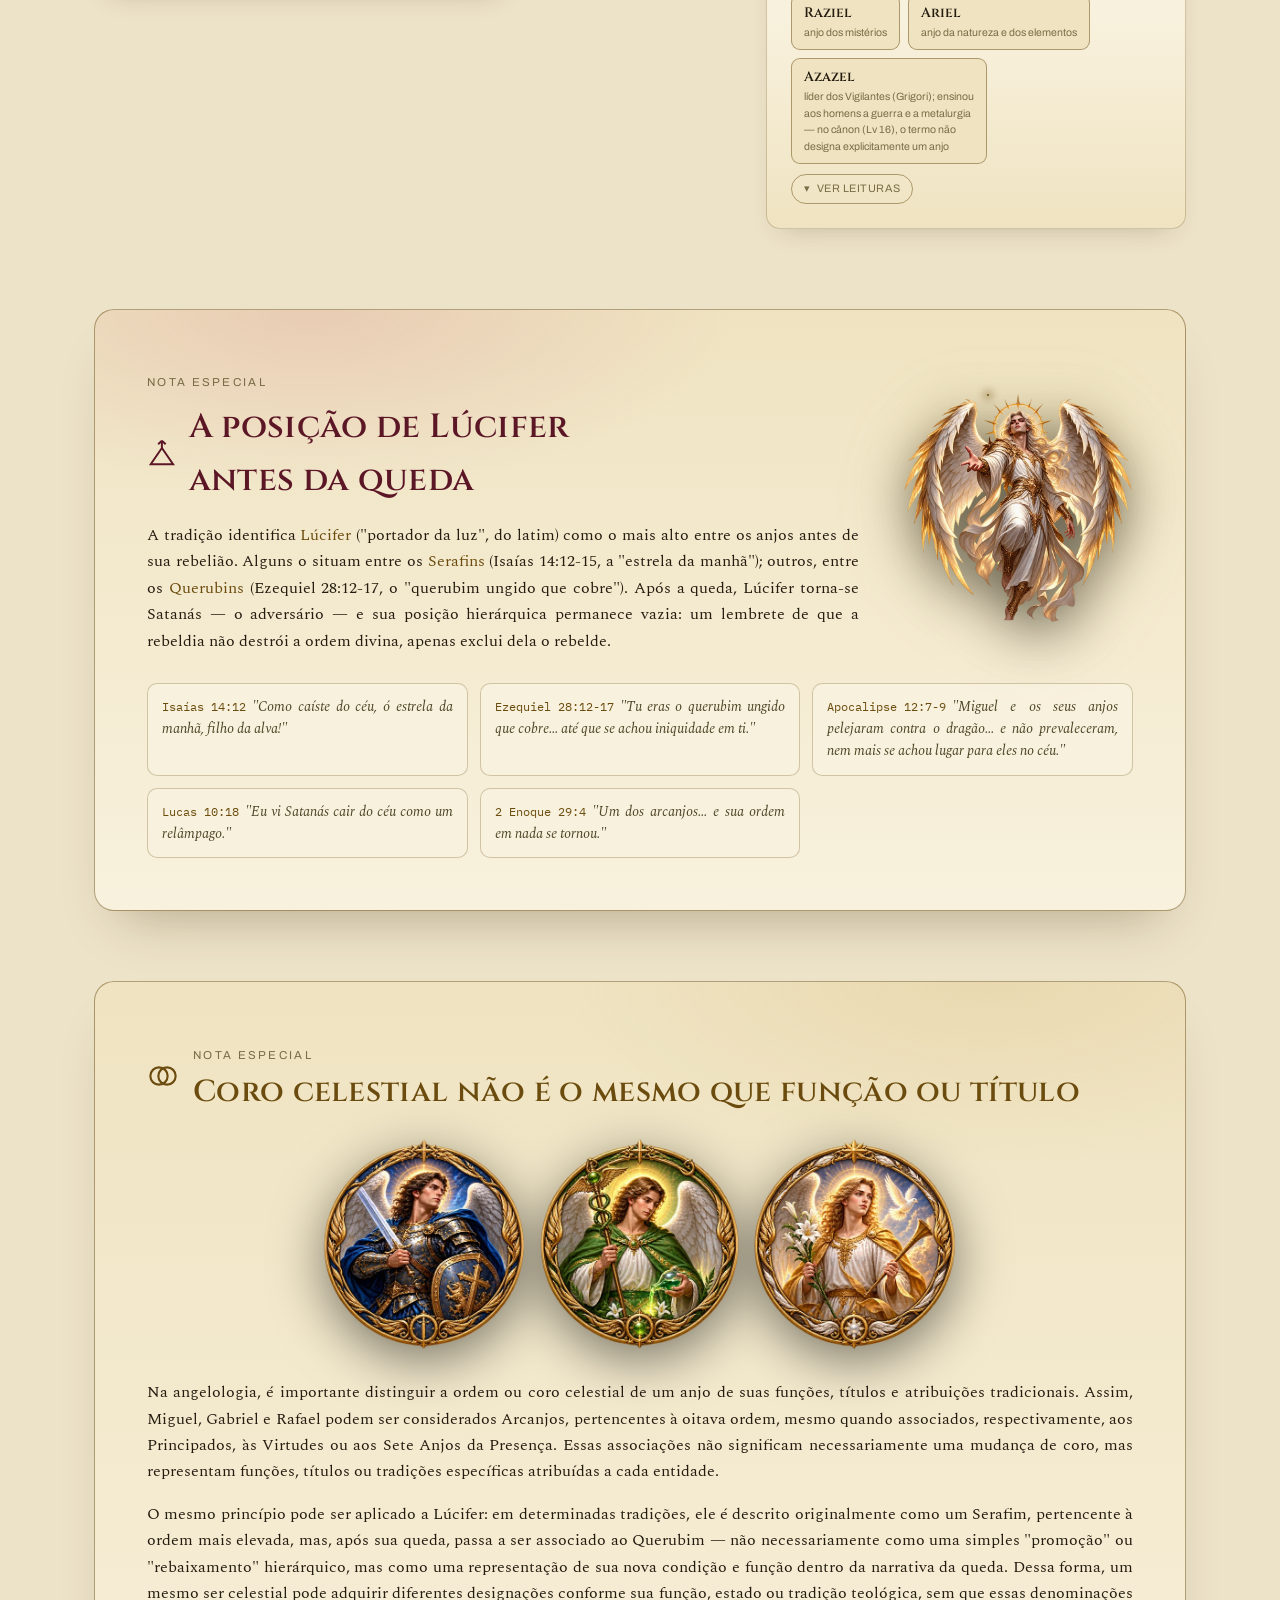
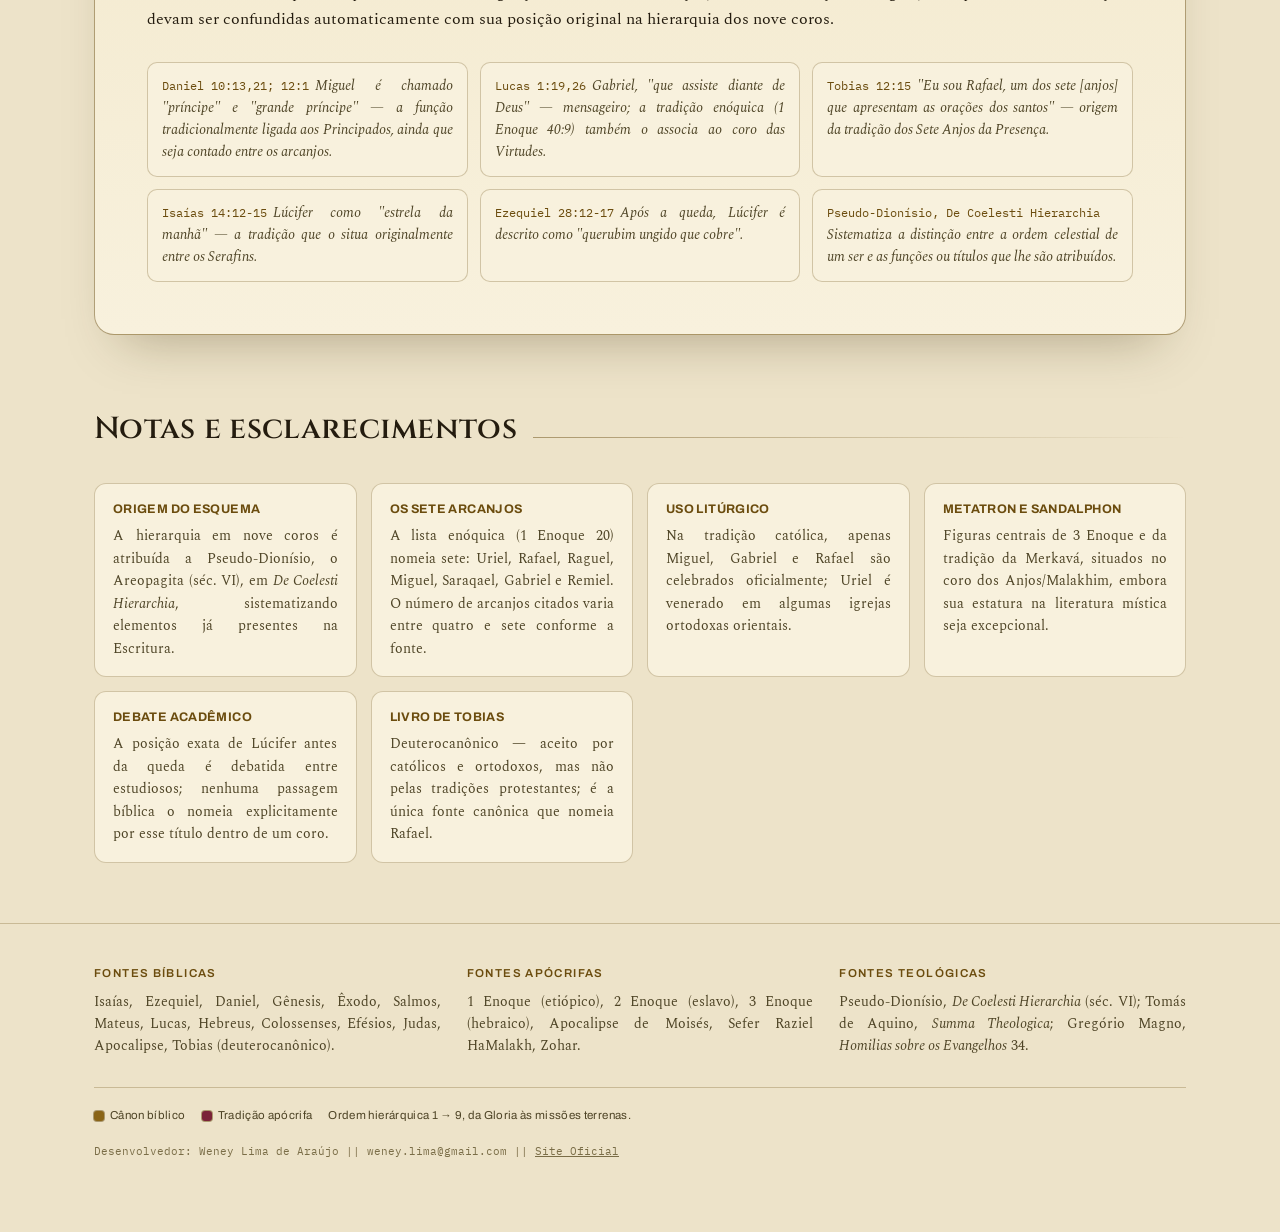
==== commit 251e9431: "Add files via upload" ====
--- a/index.html
+++ b/index.html
@@ -129,7 +129,7 @@
     <div class="legend-strip footer-legend">
       <span class="legend-chip"><i class="canon"></i>Cânon bíblico</span>
       <span class="legend-chip"><i class="apoc"></i>Tradição apócrifa</span>
-      <span class="legend-chip">Ordem hierárquica 1 → 9, da Glória às Missões Terrenas.</span>
+      <span class="legend-chip">Ordem hierárquica 1 → 9, da Gloria às missões terrenas.</span>
     </div>
     <p class="colophon">Desenvolvedor: Weney Lima de Araújo || weney.lima@gmail.com || <a href="https://weneylima-source.github.io/portfolio/" target="_blank">Site Oficial</a></p>
   </div>
--- a/css/style.css
+++ b/css/style.css
@@ -96,7 +96,7 @@
 
 /* ============ BASE ============ */
 *,*::before,*::after{ box-sizing:border-box; }
-html{ scroll-behavior:smooth; }
+html{ scroll-behavior:smooth; overflow-x:hidden; }
 @media (prefers-reduced-motion: reduce){ html{ scroll-behavior:auto; } *{ animation-duration:.001ms !important; animation-iteration-count:1 !important; transition-duration:.001ms !important; } }
 body{
   margin:0; background:var(--ground); color:var(--ink);
@@ -112,7 +112,7 @@
 img{ max-width:100%; }
 :focus-visible{ outline:2px solid var(--gold-bright); outline-offset:3px; border-radius:4px; }
 
-.page{ position:relative; overflow:hidden; }
+.page{ position:relative; }
 
 /* faint architectural backdrop: tracery grid + vignette */
 .page::before{
@@ -274,6 +274,8 @@
 .plate-apoc .angel-chip:hover{ box-shadow:var(--glow-wine); border-color:var(--wine); transform:translateY(-3px); background:var(--surface-3); }
 .angel-chip .nm{ font-family:"Cinzel"; font-size:.86rem; font-weight:600; }
 .angel-chip .role{ font-family:"Archivo"; font-size:.66rem; color:var(--ink-faint); max-width:170px; }
+.note-link{ color:var(--gold-bright); text-decoration:underline; text-underline-offset:2px; font-weight:600; cursor:pointer; }
+.note-link:hover{ color:var(--gold); }
 
 .readings{ max-height:0; opacity:0; overflow:hidden; transform:translateY(-6px); transition:max-height .55s ease, opacity .45s ease, transform .5s ease, margin .5s ease, padding .5s ease; margin-top:0; }
 .choir-row.is-exploded .readings{ max-height:900px; opacity:1; transform:translateY(0); margin-top:16px; padding-top:14px; border-top:1px dashed var(--line-strong); }
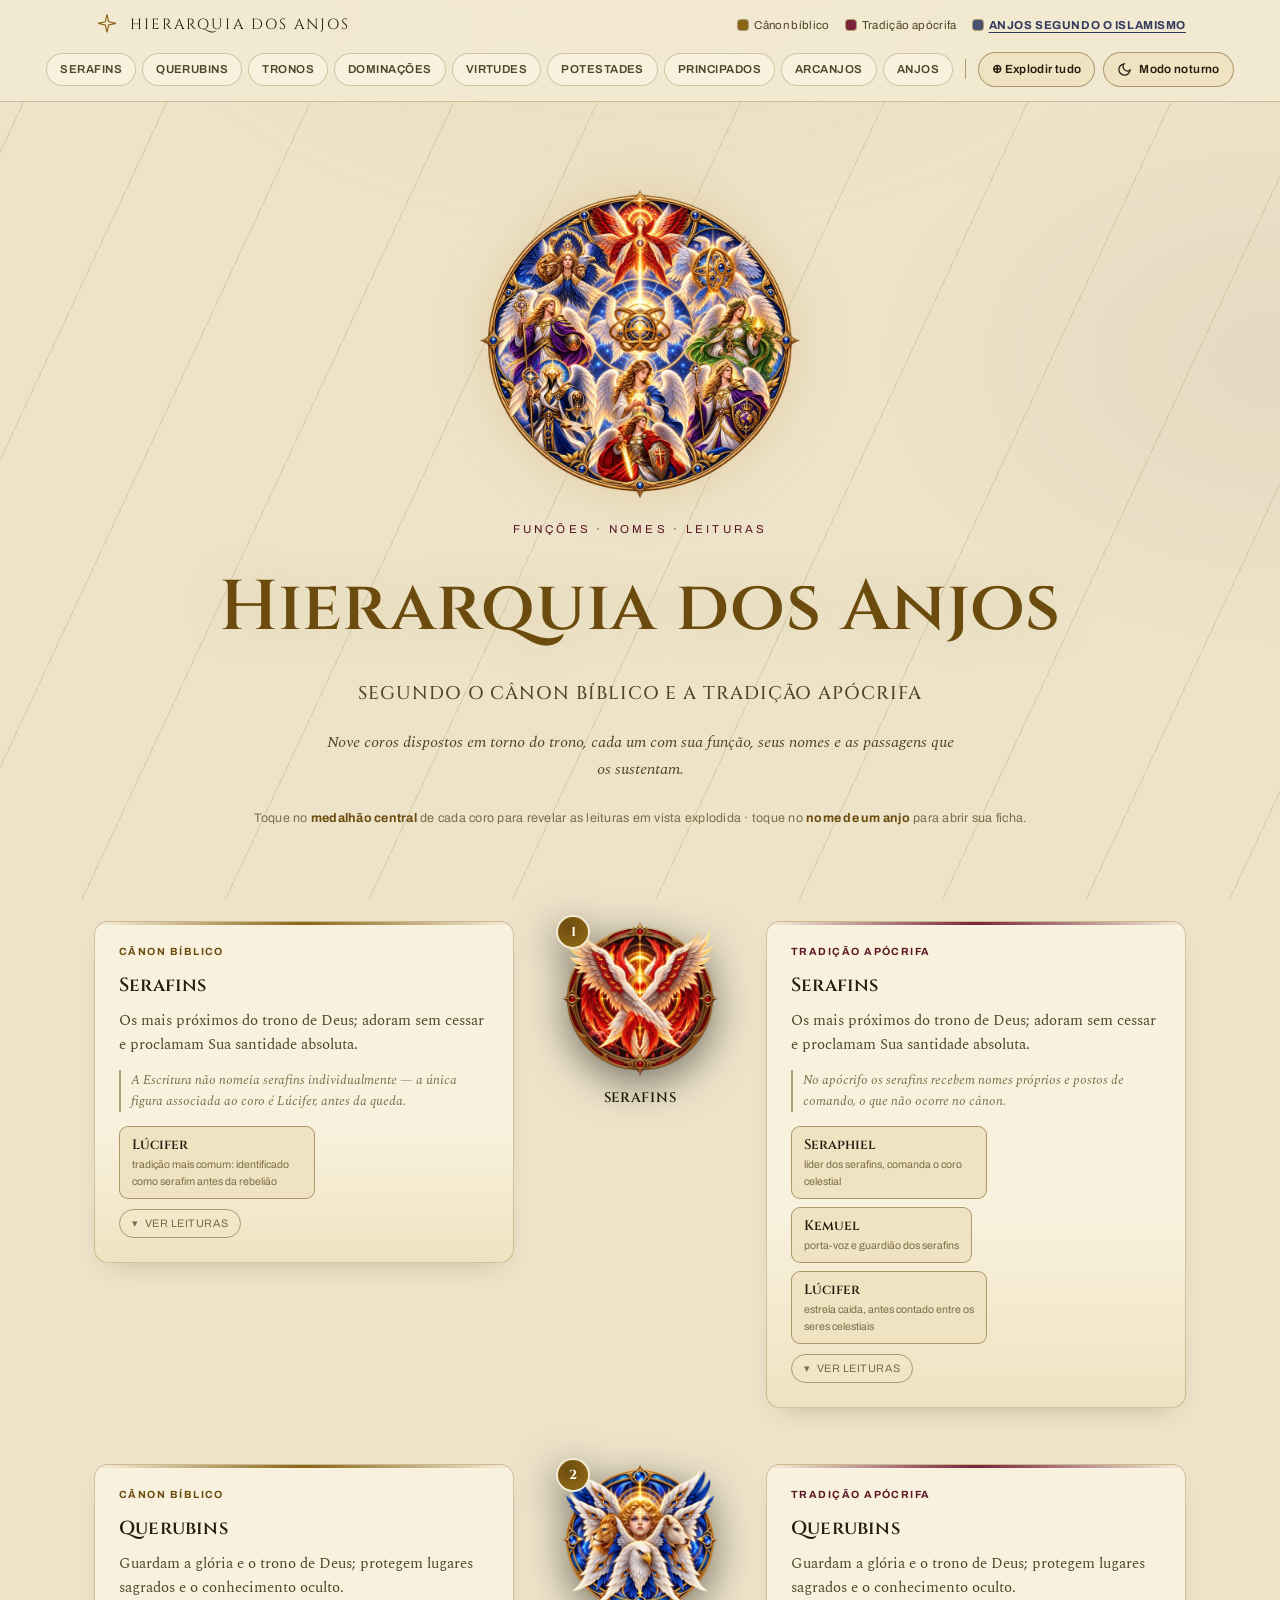
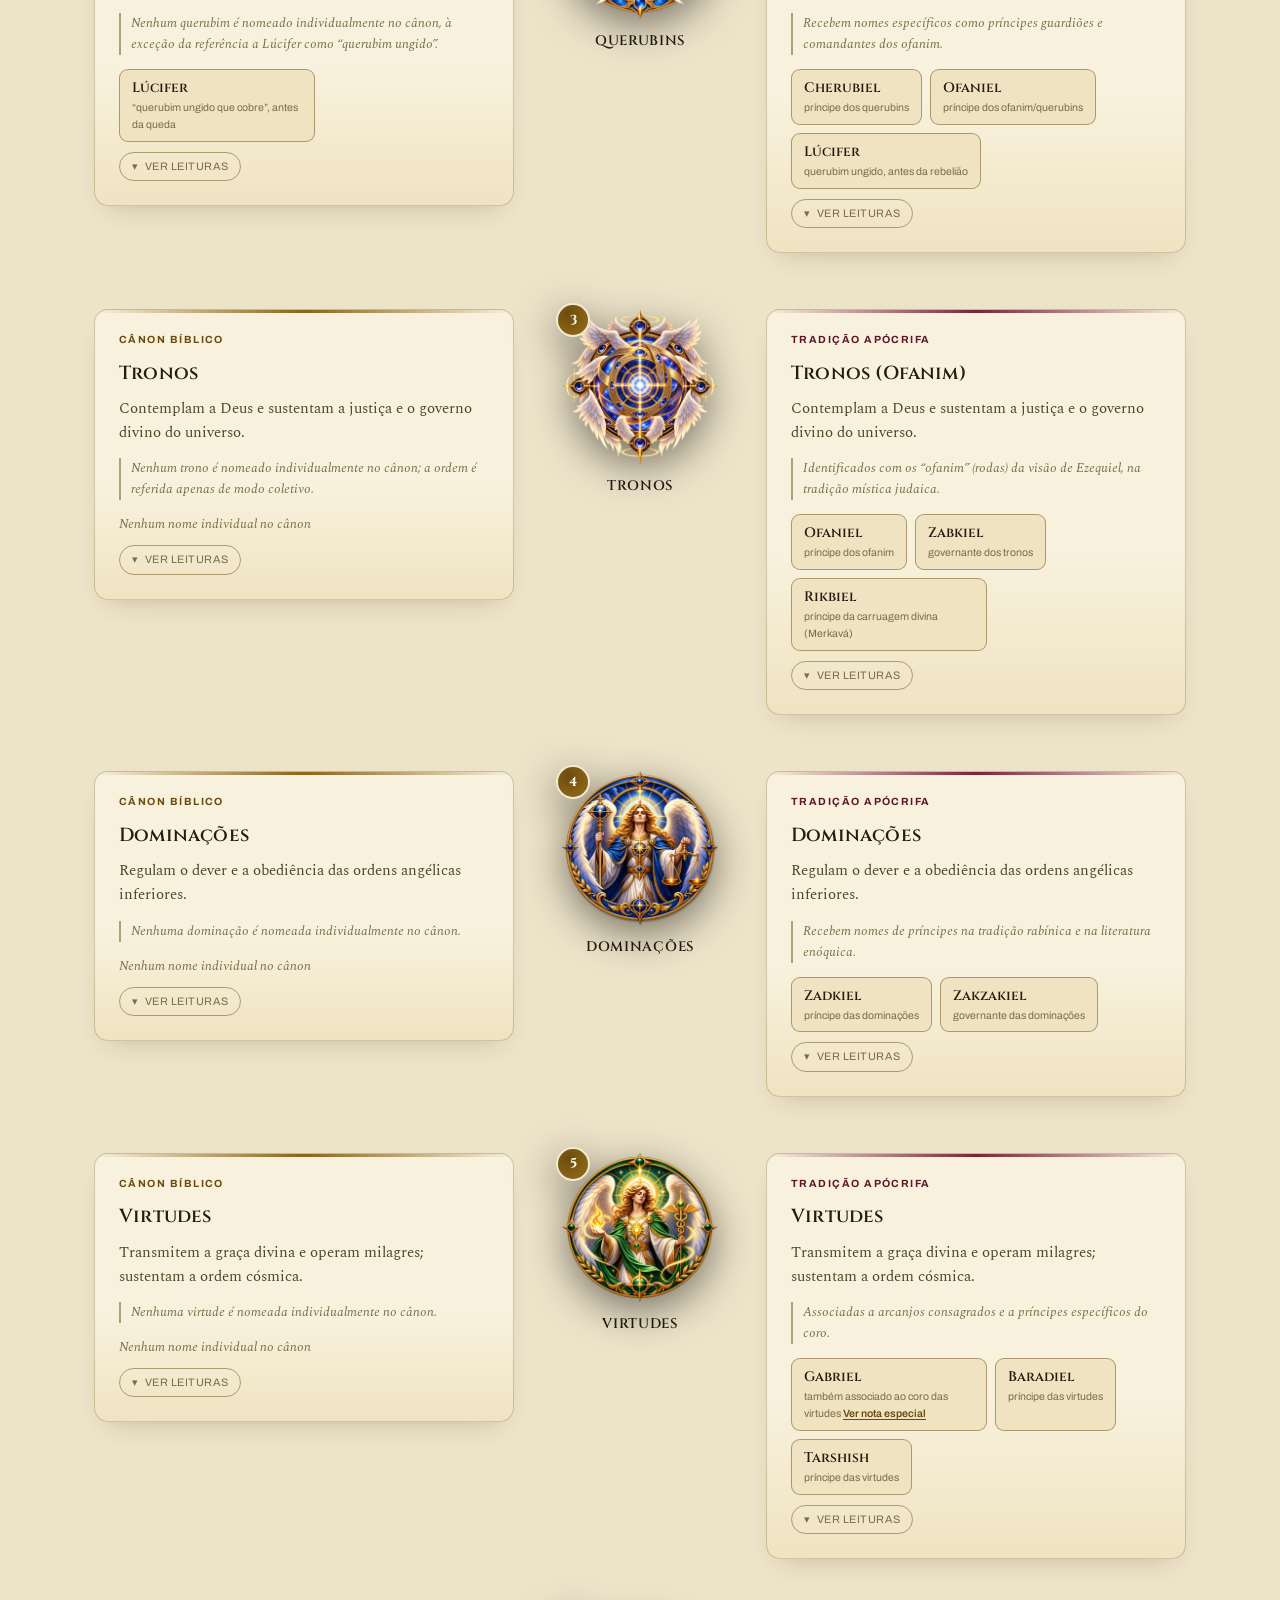
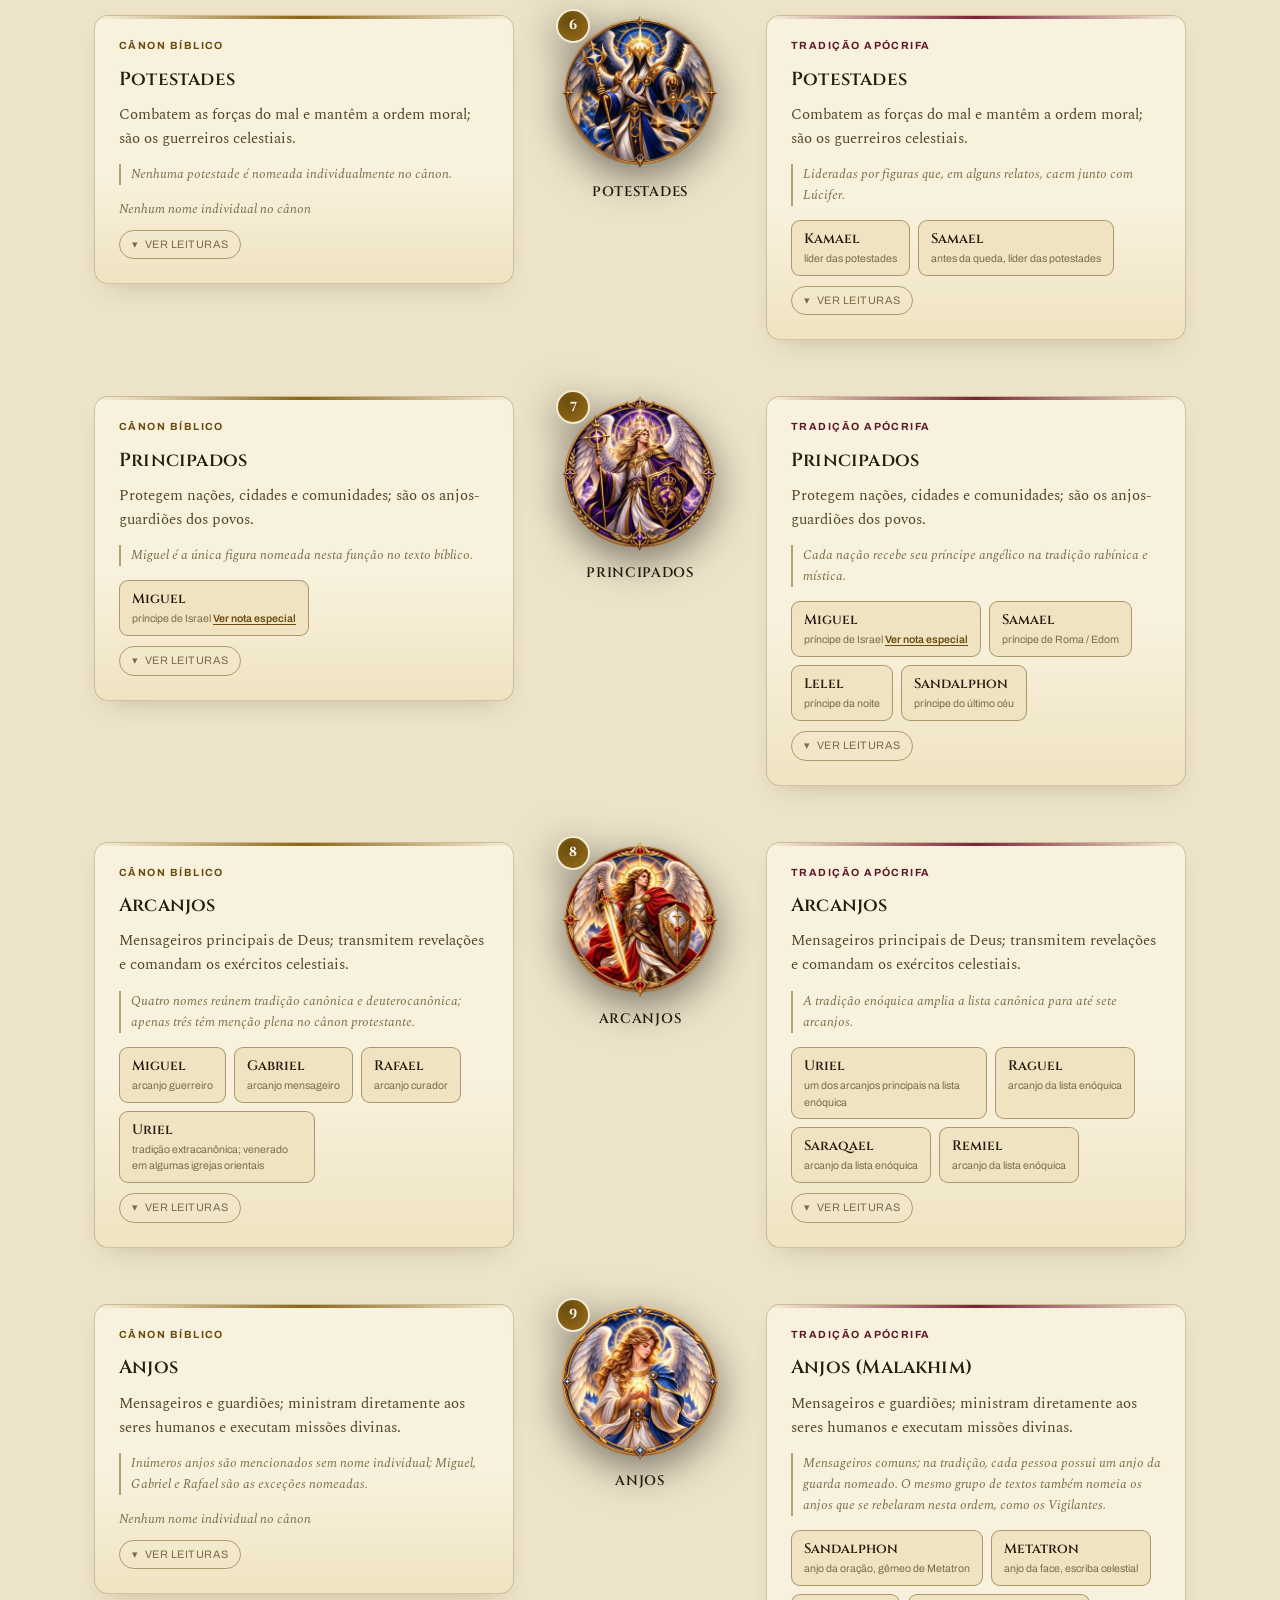
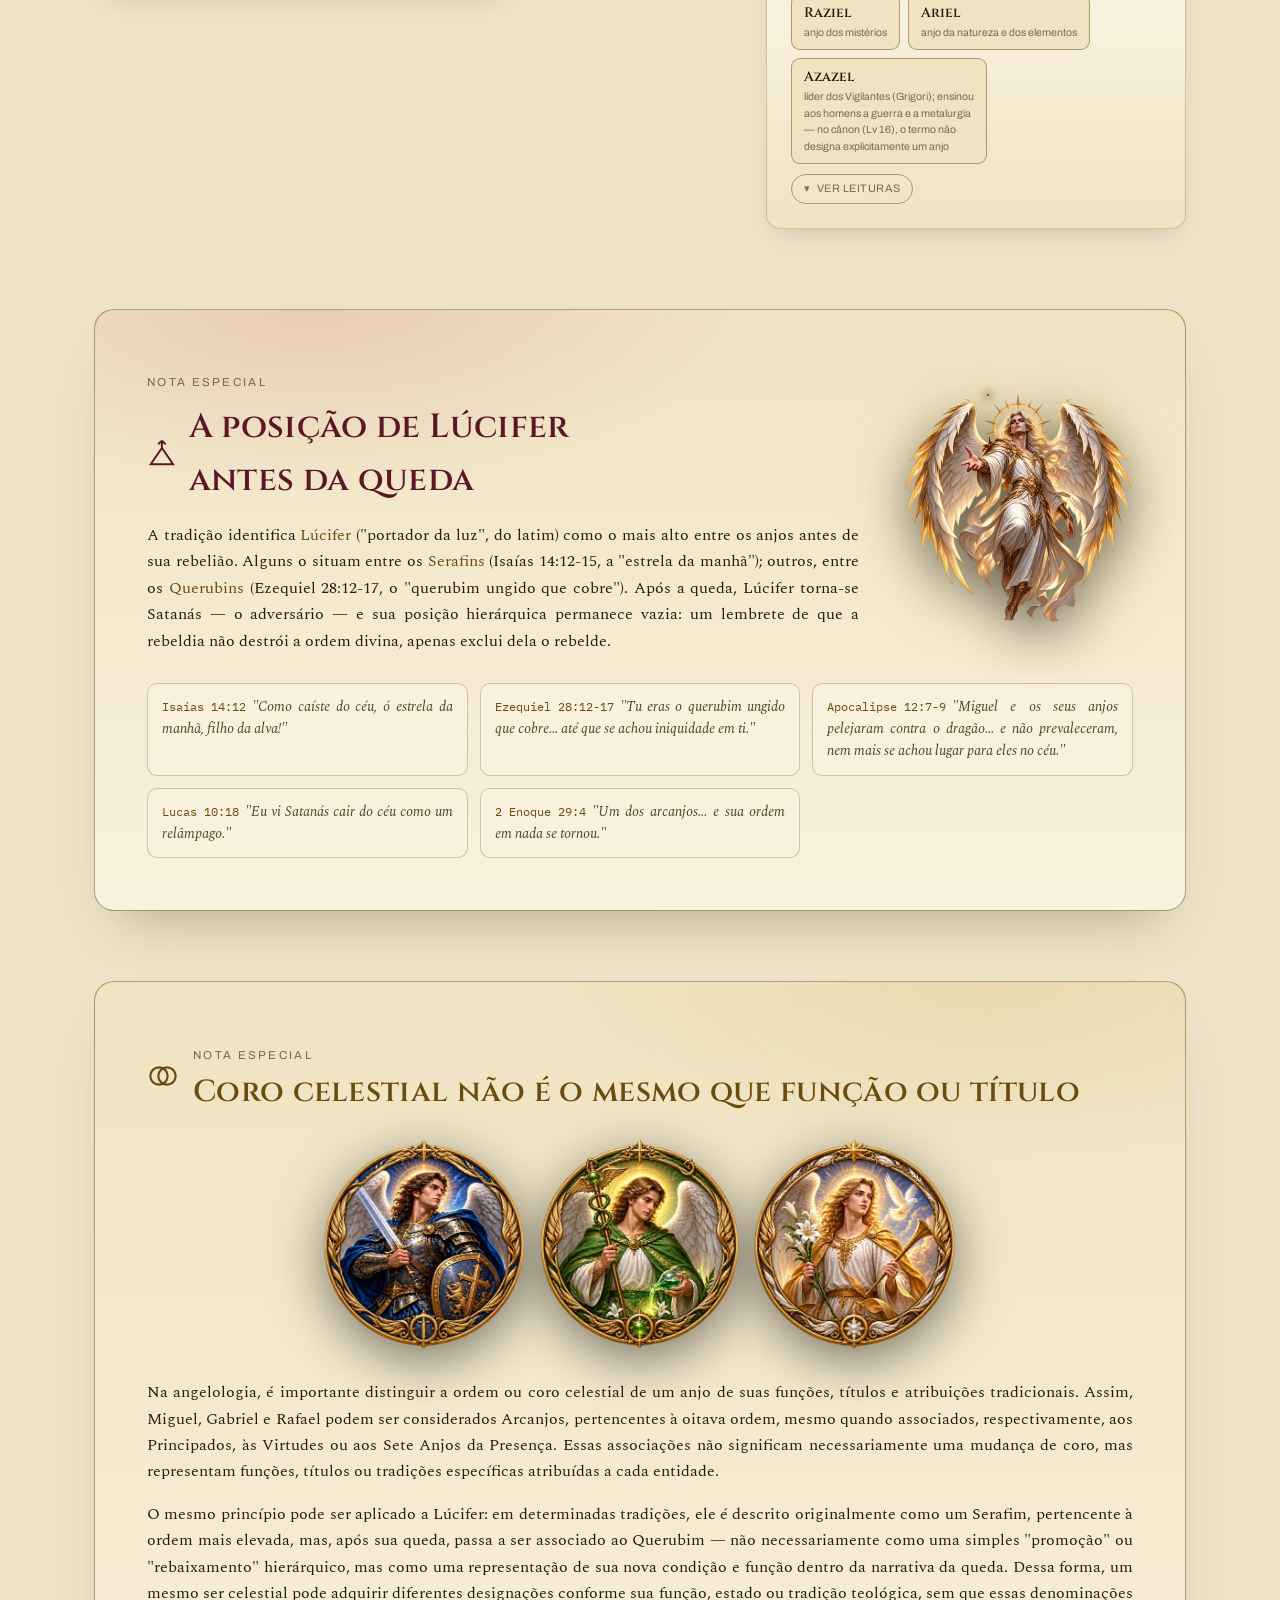
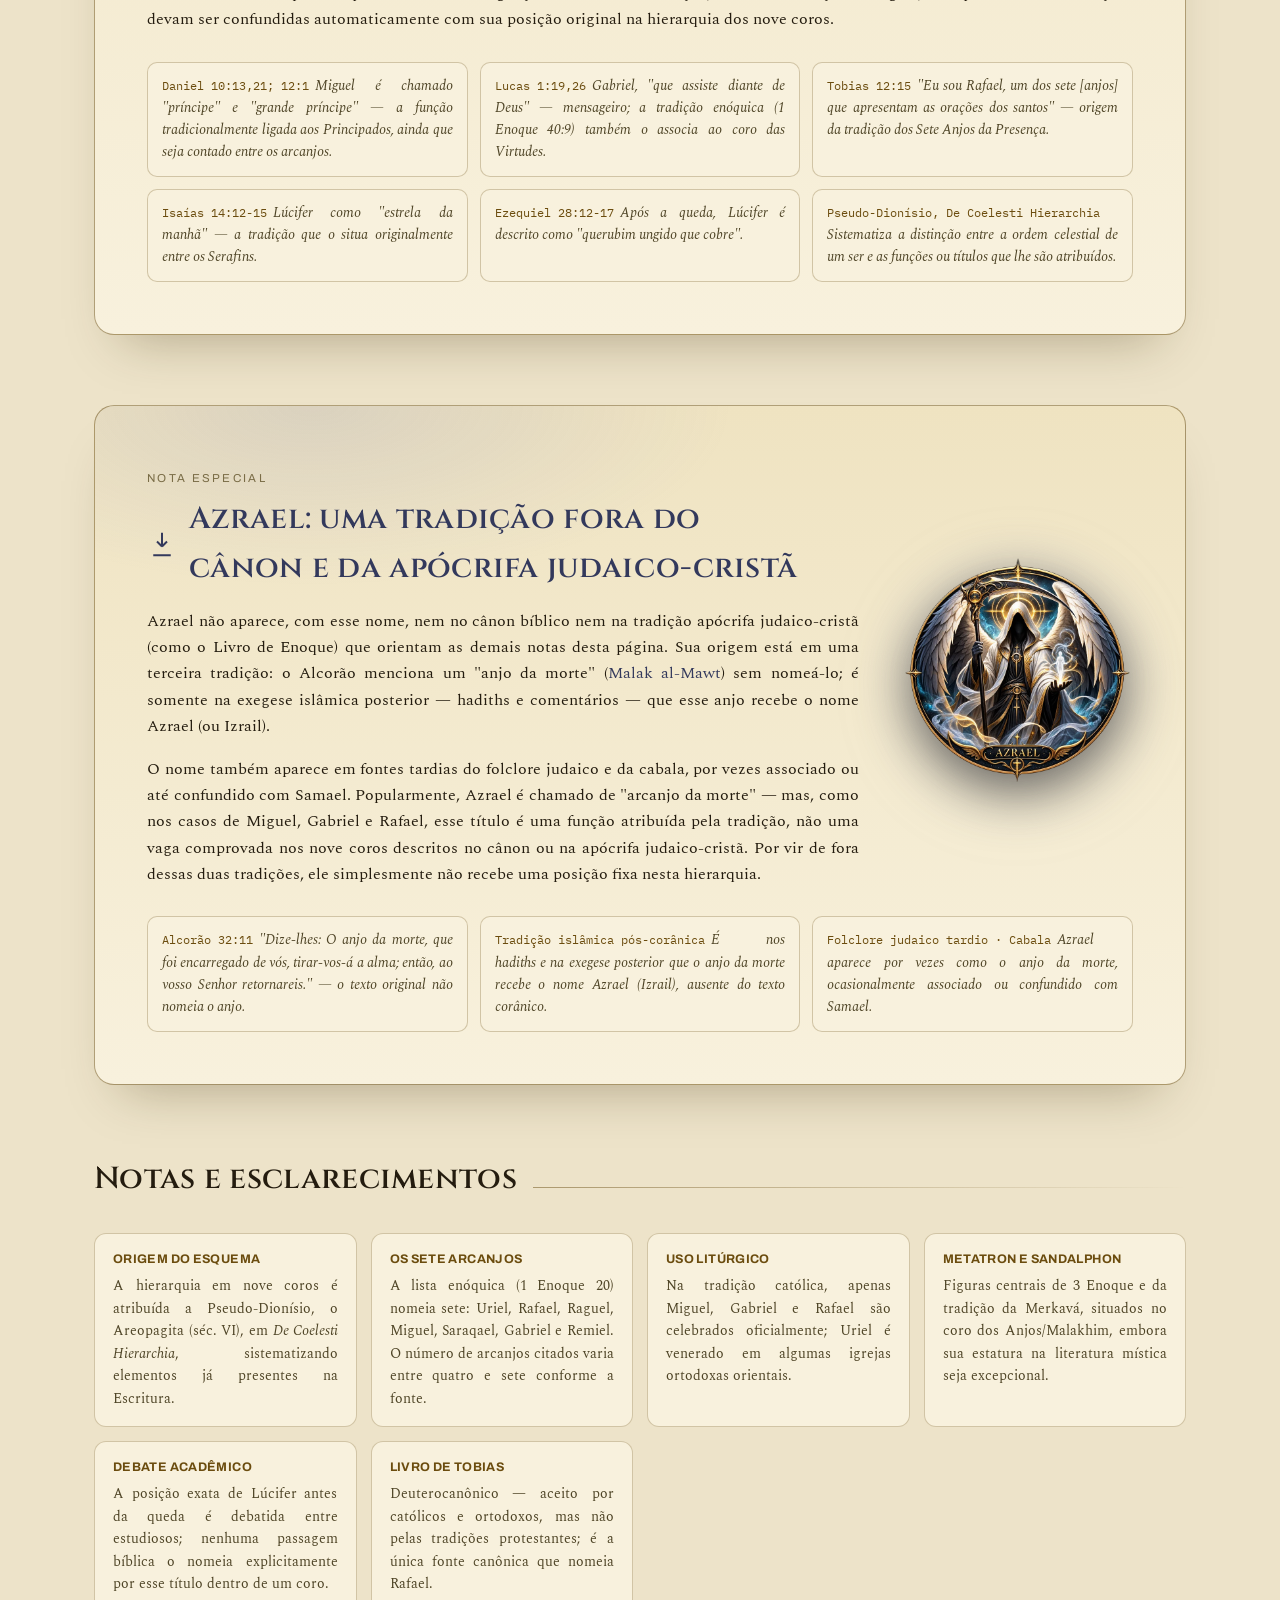
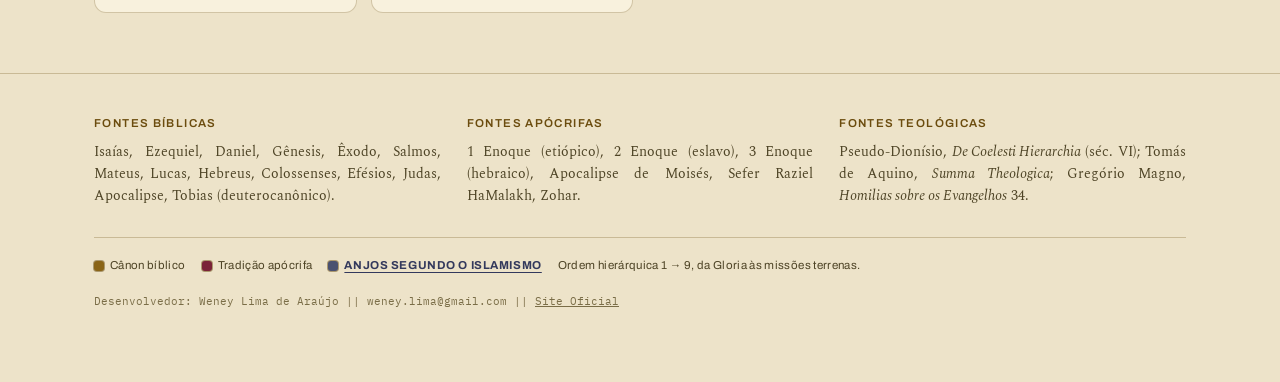
==== commit 8c22dbfd: "Add files via upload" ====
--- a/index.html
+++ b/index.html
@@ -24,6 +24,7 @@
     <div class="legend-strip">
       <span class="legend-chip"><i class="canon"></i>Cânon bíblico</span>
       <span class="legend-chip"><i class="apoc"></i>Tradição apócrifa</span>
+      <a href="islamismo.html" class="legend-chip islam-link"><i class="islam"></i>Anjos segundo o Islamismo</a>
     </div>
   </div>
   <nav class="ordernav" id="ordernav" aria-label="Menu das ordens angélicas">
@@ -96,6 +97,28 @@
     </div>
   </section>
 
+  <section class="azrael-note" id="azrael-note">
+    <div class="azrael-top">
+      <div class="azrael-content">
+        <p class="kicker ui">Nota especial</p>
+        <div class="azrael-head">
+          <svg viewBox="0 0 24 24" fill="none" stroke="currentColor" stroke-width="1.6"><path d="M12 3v11M12 14l-4-4M12 14l4-4M5 21h14"/></svg>
+          <h2>Azrael: uma tradição fora do cânon e da apócrifa judaico-cristã</h2>
+        </div>
+        <p class="body">Azrael não aparece, com esse nome, nem no cânon bíblico nem na tradição apócrifa judaico-cristã (como o Livro de Enoque) que orientam as demais notas desta página. Sua origem está em uma terceira tradição: o Alcorão menciona um "anjo da morte" (<em>Malak al-Mawt</em>) sem nomeá-lo; é somente na exegese islâmica posterior — hadiths e comentários — que esse anjo recebe o nome Azrael (ou Izrail).</p>
+        <p class="body">O nome também aparece em fontes tardias do folclore judaico e da cabala, por vezes associado ou até confundido com Samael. Popularmente, Azrael é chamado de "arcanjo da morte" — mas, como nos casos de Miguel, Gabriel e Rafael, esse título é uma função atribuída pela tradição, não uma vaga comprovada nos nove coros descritos no cânon ou na apócrifa judaico-cristã. Por vir de fora dessas duas tradições, ele simplesmente não recebe uma posição fixa nesta hierarquia.</p>
+      </div>
+      <div class="azrael-figure">
+        <img src="img/azrael.webp" alt="Azrael, retratado como o anjo da morte, com foice e um espírito luminoso na mão" width="700" height="700" loading="lazy">
+      </div>
+    </div>
+    <div class="azrael-refs">
+      <div class="reading"><span class="cite">Alcorão 32:11</span><span class="quote">"Dize-lhes: O anjo da morte, que foi encarregado de vós, tirar-vos-á a alma; então, ao vosso Senhor retornareis." — o texto original não nomeia o anjo.</span></div>
+      <div class="reading"><span class="cite">Tradição islâmica pós-corânica</span><span class="quote">É nos hadiths e na exegese posterior que o anjo da morte recebe o nome Azrael (Izrail), ausente do texto corânico.</span></div>
+      <div class="reading"><span class="cite">Folclore judaico tardio · Cabala</span><span class="quote">Azrael aparece por vezes como o anjo da morte, ocasionalmente associado ou confundido com Samael.</span></div>
+    </div>
+  </section>
+
   <section class="notes" id="notes">
     <div class="section-head"><h2>Notas e esclarecimentos</h2><span class="line"></span></div>
     <div class="notes-grid">
@@ -129,6 +152,7 @@
     <div class="legend-strip footer-legend">
       <span class="legend-chip"><i class="canon"></i>Cânon bíblico</span>
       <span class="legend-chip"><i class="apoc"></i>Tradição apócrifa</span>
+      <a href="islamismo.html" class="legend-chip islam-link"><i class="islam"></i>Anjos segundo o Islamismo</a>
       <span class="legend-chip">Ordem hierárquica 1 → 9, da Gloria às missões terrenas.</span>
     </div>
     <p class="colophon">Desenvolvedor: Weney Lima de Araújo || weney.lima@gmail.com || <a href="https://weneylima-source.github.io/portfolio/" target="_blank">Site Oficial</a></p>
--- a/css/style.css
+++ b/css/style.css
@@ -40,6 +40,8 @@
   --wine:#8a3348;
   --wine-bright:#c4536b;
   --wine-ink:#fbe9ed;
+  --slate:#5b6591;
+  --slate-bright:#a7b0dd;
   --shadow: 0 30px 60px -25px rgba(0,0,0,.7);
   --shadow-soft: 0 14px 34px -18px rgba(0,0,0,.6);
   --glow-gold: 0 0 0 1px var(--line-strong), 0 0 28px -6px rgba(201,164,84,.55);
@@ -64,6 +66,8 @@
     --wine:#7a2338;
     --wine-bright:#5c1727;
     --wine-ink:#fdf1f2;
+    --slate:#4a5170;
+    --slate-bright:#33395c;
     --shadow: 0 30px 50px -28px rgba(60,45,10,.35);
     --shadow-soft: 0 12px 26px -16px rgba(60,45,10,.3);
     --glow-gold: 0 0 0 1px var(--line-strong), 0 0 22px -8px rgba(138,100,22,.4);
@@ -77,6 +81,7 @@
   --ink:#241c0f; --ink-dim:#4e4426; --ink-faint:#7a6d47;
   --gold:#8a6416; --gold-bright:#6b4c0e; --gold-ink:#fff9ec;
   --wine:#7a2338; --wine-bright:#5c1727; --wine-ink:#fdf1f2;
+  --slate:#4a5170; --slate-bright:#33395c;
   --shadow: 0 30px 50px -28px rgba(60,45,10,.35); --shadow-soft: 0 12px 26px -16px rgba(60,45,10,.3);
   --glow-gold: 0 0 0 1px var(--line-strong), 0 0 22px -8px rgba(138,100,22,.4);
   --glow-wine: 0 0 0 1px rgba(122,35,56,.35), 0 0 22px -8px rgba(122,35,56,.35);
@@ -88,6 +93,7 @@
   --ink:#ece5d3; --ink-dim:#9aa2c4; --ink-faint:#6b7295;
   --gold:#c9a454; --gold-bright:#e9c876; --gold-ink:#171106;
   --wine:#8a3348; --wine-bright:#c4536b; --wine-ink:#fbe9ed;
+  --slate:#5b6591; --slate-bright:#a7b0dd;
   --shadow: 0 30px 60px -25px rgba(0,0,0,.7); --shadow-soft: 0 14px 34px -18px rgba(0,0,0,.6);
   --glow-gold: 0 0 0 1px var(--line-strong), 0 0 28px -6px rgba(201,164,84,.55);
   --glow-wine: 0 0 0 1px rgba(196,83,107,.4), 0 0 28px -6px rgba(196,83,107,.45);
@@ -161,7 +167,14 @@
 .legend-chip i.canon{ background:var(--gold); }
 .legend-chip i.apoc{ background:var(--wine); }
 .legend-chip i.fall{ background:linear-gradient(135deg,var(--gold),var(--wine)); }
+.legend-chip i.islam{ background:var(--slate); }
 .legend-strip{ display:flex; gap:16px; flex-wrap:wrap; margin-left:auto; }
+a.legend-chip.islam-link{
+  color:var(--slate-bright); text-decoration:underline; text-underline-offset:3px;
+  font-weight:700; text-transform:uppercase; letter-spacing:.05em; cursor:pointer;
+  transition:opacity .2s ease;
+}
+a.legend-chip.islam-link:hover{ opacity:.75; }
 
 /* centered order menu: order names, then the explode/theme buttons at its end */
 .ordernav{
@@ -221,7 +234,7 @@
 
 /* medallion = the order's illustrated seal, lifted from the supplied artwork set */
 .medallion{
-  grid-column:2; align-self:start; position:sticky; top:96px;
+  grid-column:2; align-self:start;
   cursor:pointer; user-select:none; background:none; border:none; padding:0;
   display:flex; flex-direction:column; align-items:center; gap:10px; width:100%;
   transition:transform .6s cubic-bezier(.2,.8,.2,1), filter .4s ease;
@@ -351,11 +364,36 @@
 .orders-note-refs{ display:grid; grid-template-columns:repeat(3,1fr); gap:12px; }
 .orders-note-refs .reading{ background:var(--surface); border:1px solid var(--line); border-radius:10px; padding:12px 14px; margin:0; text-align:justify; text-justify:inter-word; }
 @media (max-width:880px){
-  .lucifer-refs, .orders-note-refs{ grid-template-columns:repeat(2,1fr); }
+  .lucifer-refs, .orders-note-refs, .azrael-refs{ grid-template-columns:repeat(2,1fr); }
 }
 @media (max-width:520px){
-  .lucifer-refs, .orders-note-refs{ grid-template-columns:1fr; }
-}
+  .lucifer-refs, .orders-note-refs, .azrael-refs{ grid-template-columns:1fr; }
+}
+
+/* ============ AZRAEL NOTE (tradição fora do cânon e da apócrifa) ============ */
+.azrael-note{
+  margin:70px 0; border-radius:20px; padding:clamp(30px,5vw,52px);
+  background:
+    radial-gradient(ellipse 700px 300px at 20% 0%, rgba(110,120,180,.16), transparent 60%),
+    linear-gradient(180deg,var(--surface-2),var(--surface));
+  border:1px solid var(--line-strong); box-shadow:var(--shadow); position:relative; overflow:hidden;
+}
+.azrael-top{ display:flex; align-items:center; gap:clamp(20px,4vw,44px); margin-bottom:28px; flex-wrap:wrap-reverse; }
+.azrael-content{ flex:1 1 380px; min-width:280px; }
+.azrael-figure{ flex:0 0 auto; width:min(230px,44vw); margin:0 auto; }
+.azrael-figure img{
+  width:100%; height:auto; display:block;
+  filter:drop-shadow(0 18px 26px rgba(0,0,0,.55)) drop-shadow(0 0 26px rgba(167,176,221,.28));
+}
+.azrael-head{ display:flex; align-items:center; gap:12px; margin-bottom:16px; }
+.azrael-head svg{ width:30px; height:30px; color:var(--slate-bright); flex:none; }
+.azrael-note h2{ font-size:clamp(1.4rem,3.2vw,1.9rem); color:var(--slate-bright); }
+.azrael-note .kicker{ font-family:"Archivo"; font-size:.72rem; letter-spacing:.2em; text-transform:uppercase; color:var(--ink-faint); margin-bottom:8px; }
+.azrael-note p.body{ font-size:1.03rem; color:var(--ink); margin:16px 0 0; text-align:justify; text-justify:inter-word; hyphens:auto; }
+.azrael-note p.body:first-of-type{ margin-top:0; }
+.azrael-note p.body em{ color:var(--slate-bright); font-style:normal; }
+.azrael-refs{ display:grid; grid-template-columns:repeat(3,1fr); gap:12px; }
+.azrael-refs .reading{ background:var(--surface); border:1px solid var(--line); border-radius:10px; padding:12px 14px; margin:0; text-align:justify; text-justify:inter-word; }
 
 /* ============ NOTES ============ */
 .notes{ margin:60px 0; }
